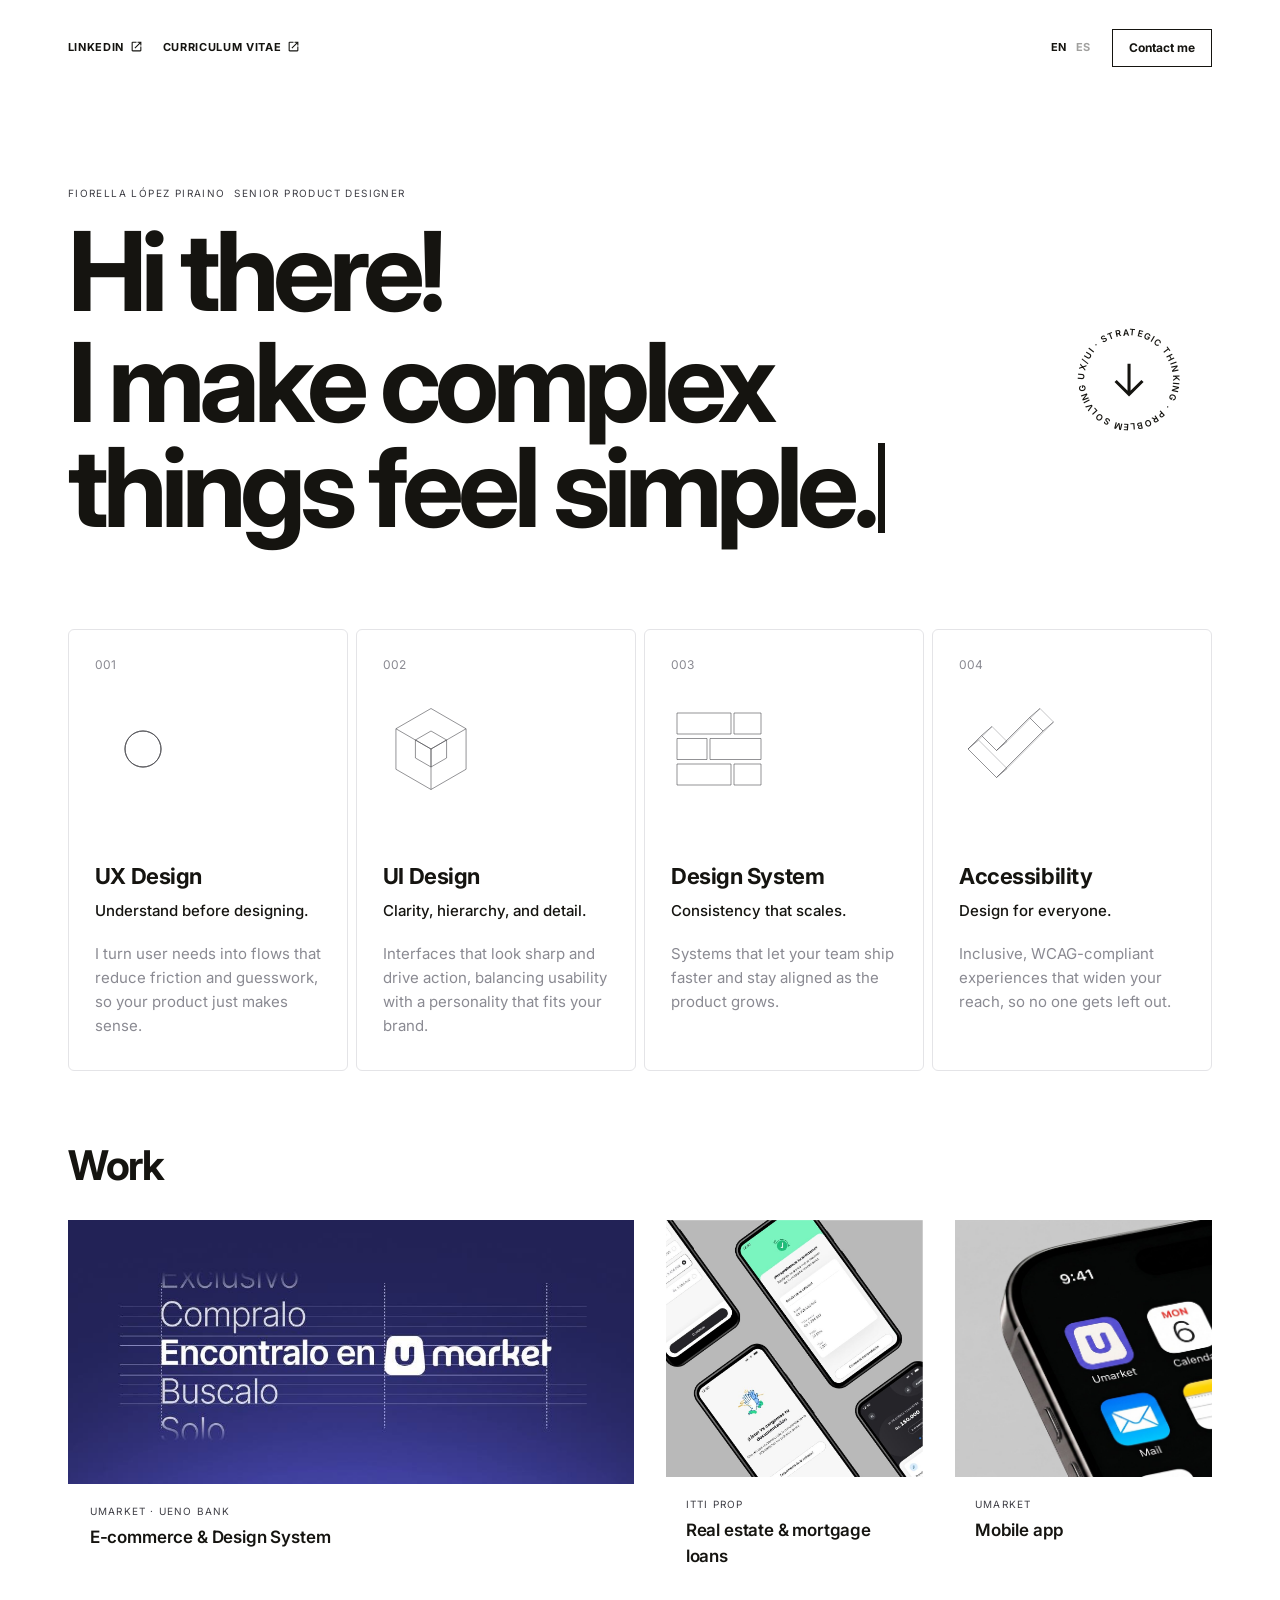
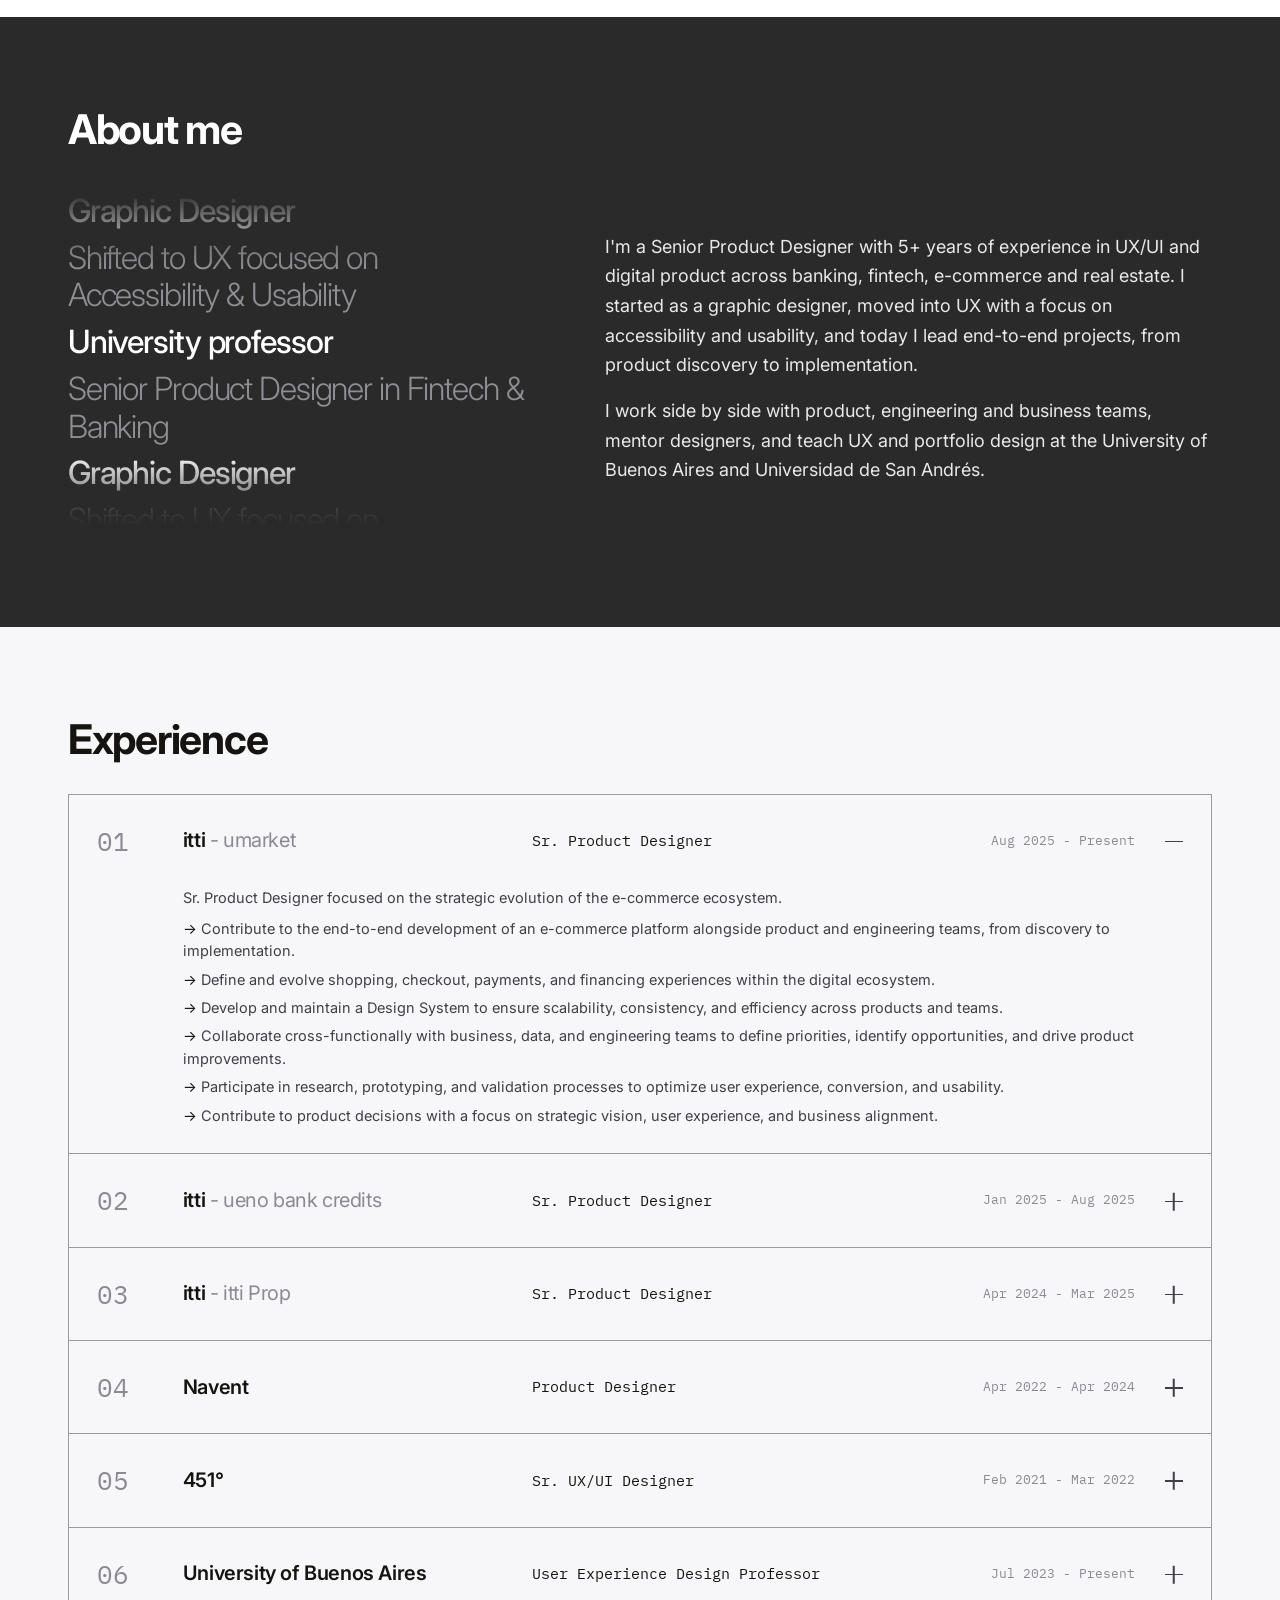
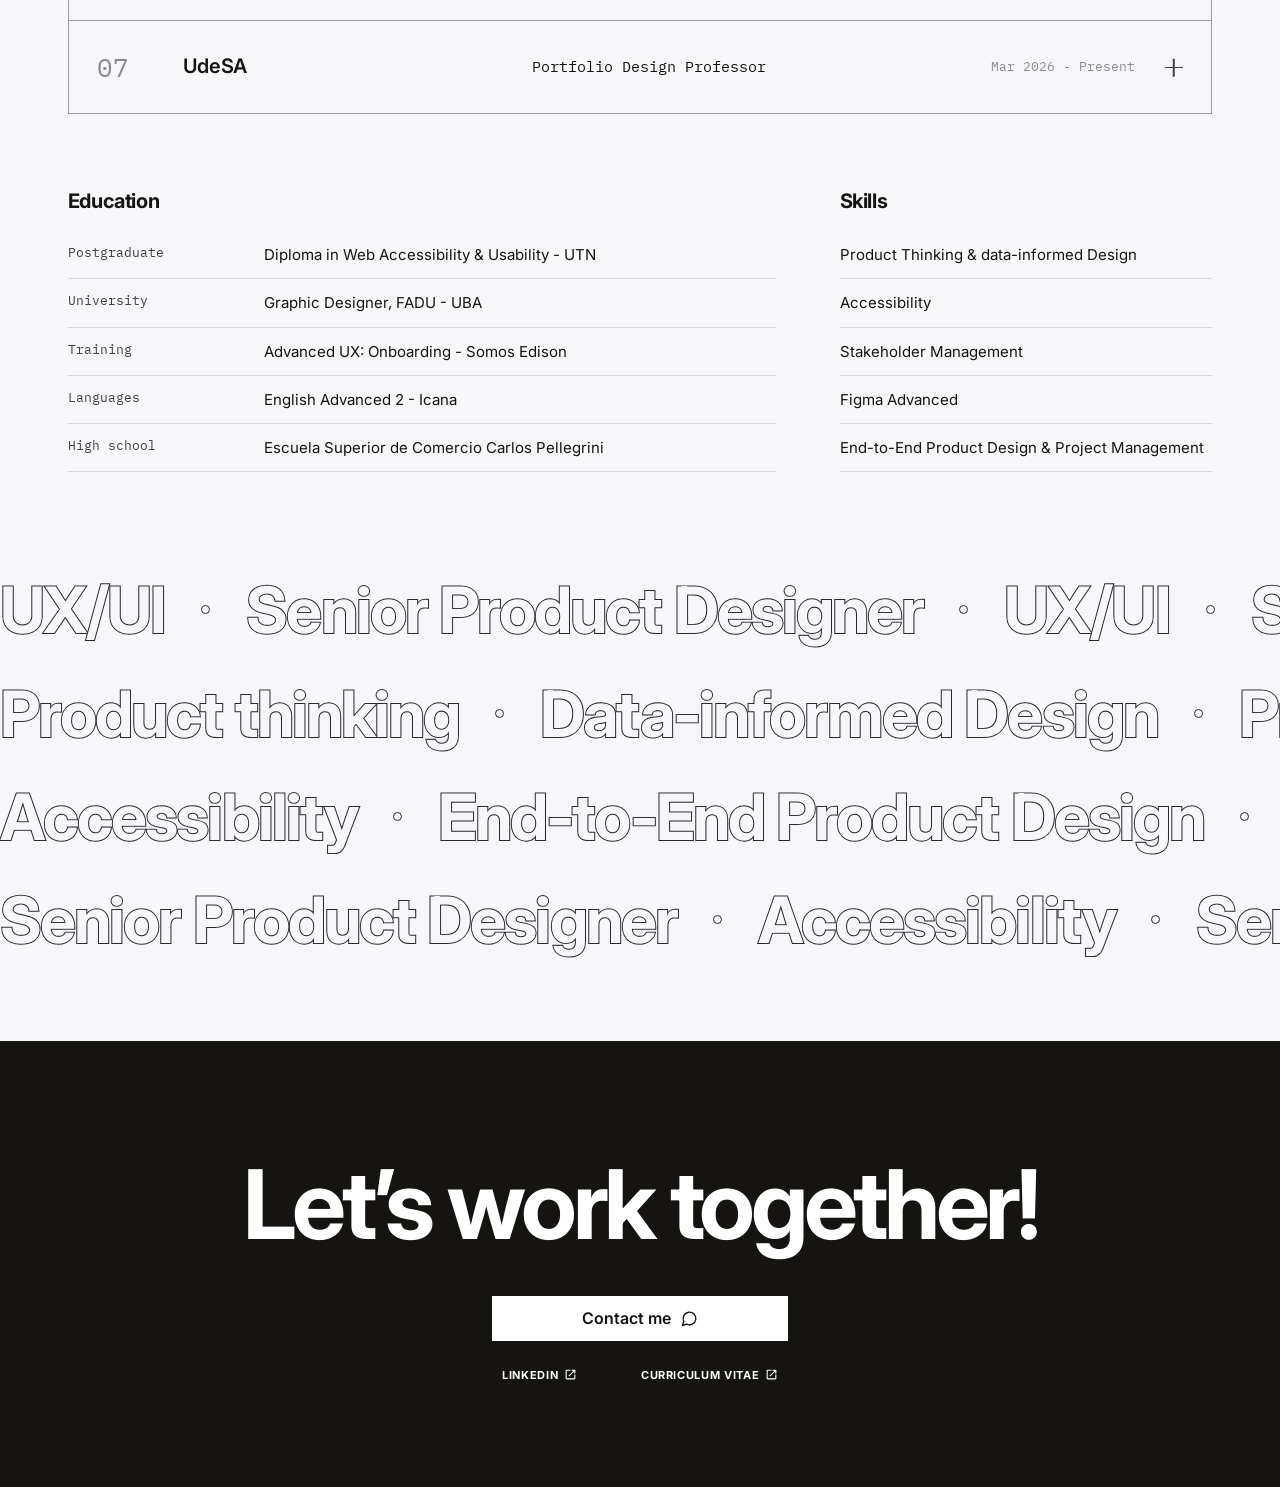
==== index.html @ e880e8de "Add files via upload" ====
<!DOCTYPE html>
<html lang="en">
<head>
  <meta charset="utf-8">
  <meta name="viewport" content="width=device-width, initial-scale=1">
  <title>Fiorella López Piraino · Senior Product Designer</title>
  <meta name="description" content="Senior Product Designer in fintech, banking and e-commerce. I make complex things feel simple.">
  <link rel="preconnect" href="https://fonts.googleapis.com">
  <link rel="preconnect" href="https://fonts.gstatic.com" crossorigin>
  <link href="https://fonts.googleapis.com/css2?family=Inter:wght@300;400;500;600;700;800&family=IBM+Plex+Mono:wght@400;500&display=swap" rel="stylesheet">
  <link rel="stylesheet" href="styles.css">
  <!-- Apply the saved language before the page paints -->
  <script>try { var l = localStorage.getItem('lang'); if (l === 'es' || l === 'en') document.documentElement.lang = l; } catch (e) {}</script>
</head>
<body>
  <!--
    HOW TEXTS WORK
    Every text exists twice: data-lang="en" (English) and data-lang="es" (Spanish).
    The EN / ES buttons show one and hide the other. To edit a text, change both versions.
  -->

  <!-- ===== Floating contact button (appears after scrolling) ===== -->
  <a class="float-contact" href="mailto:fiorelopezp@hotmail.com"><span data-lang="en">Contact me</span><span data-lang="es">Contactame</span></a>

  <!-- ===== Header: hides when you scroll down, comes back when you scroll up ===== -->
  <header class="site-header" id="top">
    <nav class="wrap nav">
      <div class="nav-links">
        <a href="https://linkedin.com/in/fiorelopez" target="_blank" rel="noopener">LinkedIn <svg class="i-ext" viewBox="0 0 24 24" aria-hidden="true"><path d="M5 21q-.825 0-1.413-.588T3 19V5q0-.825.588-1.413T5 3h7v2H5v14h14v-7h2v7q0 .825-.588 1.413T19 21H5Zm4.7-5.3-1.4-1.4L17.6 5H14V3h7v7h-2V6.4l-9.3 9.3Z"/></svg></a>
        <a href="#" target="_blank" rel="noopener"><span data-lang="en">Curriculum vitae</span><span data-lang="es">Currículum</span> <svg class="i-ext" viewBox="0 0 24 24" aria-hidden="true"><path d="M5 21q-.825 0-1.413-.588T3 19V5q0-.825.588-1.413T5 3h7v2H5v14h14v-7h2v7q0 .825-.588 1.413T19 21H5Zm4.7-5.3-1.4-1.4L17.6 5H14V3h7v7h-2V6.4l-9.3 9.3Z"/></svg></a>
      </div>
      <div class="nav-right">
        <div class="lang" role="group" aria-label="Language / Idioma">
          <button type="button" data-set-lang="en">EN</button>
          <button type="button" data-set-lang="es">ES</button>
        </div>
        <a class="btn-outline" href="mailto:fiorelopezp@hotmail.com"><span data-lang="en">Contact me</span><span data-lang="es">Contactame</span></a>
      </div>
    </nav>
  </header>

  <main>
    <!-- ===== Hero ===== -->
    <section class="hero wrap">
      <p class="eyebrow reveal">Fiorella López Piraino &nbsp;Senior Product Designer</p>
      <div class="hero-row">
        <h1 class="hero-title">
          <span class="line"><span>Hi there!</span></span>
          <!-- Typing effect: the phrases are in script.js -->
          <span class="typed" aria-live="polite"><span class="typed-text">I make complex
things feel simple.</span><span class="caret" aria-hidden="true"></span></span>
        </h1>
        <a class="scroll-badge" href="#services" aria-label="Scroll to content">
          <svg class="ring" viewBox="0 0 120 120" aria-hidden="true">
            <defs><path id="circle" d="M60,60 m-46,0 a46,46 0 1,1 92,0 a46,46 0 1,1 -92,0"/></defs>
            <text><textPath href="#circle">UX/UI · STRATEGIC THINKING · PROBLEM SOLVING · WIREFRAMING · </textPath></text>
          </svg>
          <svg class="arrow" viewBox="0 0 24 24" aria-hidden="true"><path d="M12 4v16M5 13l7 7 7-7"/></svg>
        </a>
      </div>
    </section>

    <!-- ===== Services ===== -->
    <section class="services wrap" id="services">
      <article class="service reveal">
        <span class="num">001</span>
        <svg class="icon icon-ux" viewBox="0 0 64 64" aria-hidden="true"><circle class="c c1" cx="32" cy="32" r="12"/><circle class="c c2" cx="32" cy="32" r="12"/><circle class="c c3" cx="32" cy="32" r="12"/></svg>
        <h3><span data-lang="en">UX Design</span><span data-lang="es">Diseño UX</span></h3>
        <p class="lead"><span data-lang="en">Understand before designing.</span><span data-lang="es">Entender antes de diseñar.</span></p>
        <p class="desc"><span data-lang="en">I turn user needs into flows that reduce friction and guesswork, so your product just makes sense.</span><span data-lang="es">Convierto las necesidades de las personas en flujos que reducen la fricción y las dudas, para que tu producto simplemente se entienda.</span></p>
      </article>
      <article class="service reveal">
        <span class="num">002</span>
        <svg class="icon icon-ui" viewBox="0 0 64 64" aria-hidden="true"><g class="outer"><path d="M32.00 5.00 L55.38 18.50 L55.38 45.50 L32.00 59.00 L8.62 45.50 L8.62 18.50Z M32 32 L55.38 18.50 M32 32 L32.00 59.00 M32 32 L8.62 18.50"/></g><g class="inner"><path d="M32.00 20.00 L42.39 26.00 L42.39 38.00 L32.00 44.00 L21.61 38.00 L21.61 26.00Z M32 32 L42.39 26.00 M32 32 L32.00 44.00 M32 32 L21.61 26.00"/></g></svg>
        <h3><span data-lang="en">UI Design</span><span data-lang="es">Diseño UI</span></h3>
        <p class="lead"><span data-lang="en">Clarity, hierarchy, and detail.</span><span data-lang="es">Claridad, jerarquía y detalle.</span></p>
        <p class="desc"><span data-lang="en">Interfaces that look sharp and drive action, balancing usability with a personality that fits your brand.</span><span data-lang="es">Interfaces prolijas que invitan a la acción, equilibrando usabilidad con una personalidad acorde a tu marca.</span></p>
      </article>
      <article class="service reveal">
        <span class="num">003</span>
        <svg class="icon icon-ds" viewBox="0 0 64 64" aria-hidden="true"><rect class="b a1" x="4" y="8" width="36" height="14"/><rect class="b a2" x="42" y="8" width="18" height="14"/><rect class="b b1" x="4" y="25" width="20" height="14"/><rect class="b b2" x="26" y="25" width="34" height="14"/><rect class="b c1" x="4" y="42" width="36" height="14"/><rect class="b c2" x="42" y="42" width="18" height="14"/></svg>
        <h3>Design System</h3>
        <p class="lead"><span data-lang="en">Consistency that scales.</span><span data-lang="es">Consistencia que escala.</span></p>
        <p class="desc"><span data-lang="en">Systems that let your team ship faster and stay aligned as the product grows.</span><span data-lang="es">Sistemas que le permiten a tu equipo lanzar más rápido y mantenerse alineado a medida que el producto crece.</span></p>
      </article>
      <article class="service reveal">
        <span class="num">004</span>
        <svg class="icon icon-a11y" viewBox="0 0 64 64" aria-hidden="true"><g class="check"><path class="back" d="M13 26 L22 17 L32 27 L54 5 L63 14 L32 45Z"/><path d="M6 32 L13 26 M15 23 L22 17 M25 33 L32 27 M47 11 L54 5 M56 20 L63 14 M25 51 L32 45"/><path class="front" d="M6 32 L15 23 L25 33 L47 11 L56 20 L25 51Z"/></g></svg>
        <h3><span data-lang="en">Accessibility</span><span data-lang="es">Accesibilidad</span></h3>
        <p class="lead"><span data-lang="en">Design for everyone.</span><span data-lang="es">Diseño para todas las personas.</span></p>
        <p class="desc"><span data-lang="en">Inclusive, WCAG-compliant experiences that widen your reach, so no one gets left out.</span><span data-lang="es">Experiencias inclusivas, alineadas a WCAG, que amplían tu alcance para que nadie quede afuera.</span></p>
      </article>
    </section>

    <!-- ===== Work ===== -->
    <section class="work wrap" id="work">
      <h2 class="section-title reveal"><span data-lang="en">Work</span><span data-lang="es">Proyectos</span></h2>
      <div class="work-grid">
        <a class="project project--wide reveal" href="#" data-cursor-en="View case" data-cursor-es="Ver caso">
          <div class="project-media"><img src="assets/work-umarket.jpg" alt="umarket brand visual: Encontralo en umarket" width="908" height="510"></div>
          <p class="project-client">umarket · ueno bank</p>
          <h3 class="project-title"><span data-lang="en">E-commerce &amp; Design System</span><span data-lang="es">E-commerce y Design System</span></h3>
        </a>
        <a class="project reveal" href="#" data-cursor-en="View case" data-cursor-es="Ver caso">
          <div class="project-media"><img src="assets/work-itti-prop.jpg" alt="Four phones showing itti Prop loan pre-approval screens" width="913" height="912"></div>
          <p class="project-client">itti Prop</p>
          <h3 class="project-title"><span data-lang="en">Real estate &amp; mortgage loans</span><span data-lang="es">Real estate y créditos hipotecarios</span></h3>
        </a>
        <a class="project reveal" href="#" data-cursor-en="View case" data-cursor-es="Ver caso">
          <div class="project-media"><img src="assets/work-umarket-app.jpg" alt="Phone home screen with the umarket app icon" width="1600" height="1067"></div>
          <p class="project-client">umarket</p>
          <h3 class="project-title"><span data-lang="en">Mobile app</span><span data-lang="es">App mobile</span></h3>
        </a>
      </div>
    </section>

    <!-- ===== About ===== -->
    <section class="about" id="about">
      <div class="wrap about-grid">
        <h2 class="section-title reveal"><span data-lang="en">About me</span><span data-lang="es">Sobre mí</span></h2>

        <!-- Moving list: the visible track is duplicated so the loop is seamless -->
        <div class="reel reveal">
          <ul class="sr-only" data-lang="en">
            <li>Graphic Designer</li><li>Shifted to UX focused on Accessibility &amp; Usability</li><li>University professor</li><li>Senior Product Designer in Fintech &amp; Banking</li>
          </ul>
          <ul class="sr-only" data-lang="es">
            <li>Diseñadora gráfica</li><li>Especialización en UX</li><li>Accesibilidad y Usabilidad</li><li>Docente universitaria</li><li>Senior Product Designer</li><li>Fintech &amp; Banking</li>
          </ul>
          <ul class="reel-track" aria-hidden="true" data-lang="en">
            <li>Graphic Designer</li><li>Shifted to UX focused on Accessibility &amp; Usability</li><li>University professor</li><li>Senior Product Designer in Fintech &amp; Banking</li>
            <li>Graphic Designer</li><li>Shifted to UX focused on Accessibility &amp; Usability</li><li>University professor</li><li>Senior Product Designer in Fintech &amp; Banking</li>
          </ul>
          <ul class="reel-track" aria-hidden="true" data-lang="es">
            <li>Diseñadora gráfica</li><li>Especialización en UX</li><li>Accesibilidad y Usabilidad</li><li>Docente universitaria</li><li>Senior Product Designer</li><li>Fintech &amp; Banking</li>
            <li>Diseñadora gráfica</li><li>Especialización en UX</li><li>Accesibilidad y Usabilidad</li><li>Docente universitaria</li><li>Senior Product Designer</li><li>Fintech &amp; Banking</li>
          </ul>
        </div>

        <div class="about-text reveal">
          <div data-lang="en">
            <p>I'm a Senior Product Designer with 5+ years of experience in UX/UI and digital product across banking, fintech, e-commerce and real estate. I started as a graphic designer, moved into UX with a focus on accessibility and usability, and today I lead end-to-end projects, from product discovery to implementation.</p>
            <p>I work side by side with product, engineering and business teams, mentor designers, and teach UX and portfolio design at the University of Buenos Aires and Universidad de San Andrés.</p>
          </div>
          <div data-lang="es">
            <p>Soy Senior Product Designer con más de 5 años de experiencia en UX/UI y producto digital en banca, fintech, e-commerce y real estate. Empecé como diseñadora gráfica, me pasé a UX con foco en accesibilidad y usabilidad, y hoy lidero proyectos end-to-end, de product discovery a implementación.</p>
            <p>Trabajo codo a codo con equipos de producto, ingeniería y negocio, mentoreo diseñadores y doy clases de UX y de diseño de portfolio en la Universidad de Buenos Aires y la Universidad de San Andrés.</p>
          </div>
        </div>
      </div>
    </section>

    <!-- ===== Experience ===== -->
    <section class="experience" id="experience">
      <div class="wrap">
        <h2 class="section-title reveal"><span data-lang="en">Experience</span><span data-lang="es">Experiencia</span></h2>
        <div class="accordion reveal">

          <details class="job" open>
            <summary><span class="job-num">01</span><span class="job-co"><b>itti</b> - umarket</span><span class="job-role">Sr. Product Designer</span><span class="job-date"><span data-lang="en">Aug 2025 - Present</span><span data-lang="es">Ago 2025 - Actualidad</span></span><span class="job-toggle" aria-hidden="true"></span></summary>
            <div class="job-body"><div class="job-inner">
              <div data-lang="en">
                <p>Sr. Product Designer focused on the strategic evolution of the e-commerce ecosystem.</p>
                <ul>
                  <li>Contribute to the end-to-end development of an e-commerce platform alongside product and engineering teams, from discovery to implementation.</li>
                  <li>Define and evolve shopping, checkout, payments, and financing experiences within the digital ecosystem.</li>
                  <li>Develop and maintain a Design System to ensure scalability, consistency, and efficiency across products and teams.</li>
                  <li>Collaborate cross-functionally with business, data, and engineering teams to define priorities, identify opportunities, and drive product improvements.</li>
                  <li>Participate in research, prototyping, and validation processes to optimize user experience, conversion, and usability.</li>
                  <li>Contribute to product decisions with a focus on strategic vision, user experience, and business alignment.</li>
                </ul>
              </div>
              <div data-lang="es">
                <p>Sr. Product Designer enfocada en la evolución estratégica del ecosistema de e-commerce.</p>
                <ul>
                  <li>Participo en el desarrollo end-to-end de una plataforma de e-commerce junto a los equipos de producto e ingeniería, de discovery a implementación.</li>
                  <li>Defino y evoluciono las experiencias de compra, checkout, pagos y financiación dentro del ecosistema digital.</li>
                  <li>Desarrollo y mantengo un Design System para asegurar escalabilidad, consistencia y eficiencia entre productos y equipos.</li>
                  <li>Colaboro con negocio, data e ingeniería para definir prioridades, detectar oportunidades e impulsar mejoras de producto.</li>
                  <li>Participo en procesos de research, prototipado y validación para optimizar la experiencia, la conversión y la usabilidad.</li>
                  <li>Aporto a las decisiones de producto con foco en visión estratégica, experiencia de usuario y alineación con el negocio.</li>
                </ul>
              </div>
            </div></div>
          </details>

          <details class="job">
            <summary><span class="job-num">02</span><span class="job-co"><b>itti</b> - ueno bank credits</span><span class="job-role">Sr. Product Designer</span><span class="job-date"><span data-lang="en">Jan 2025 - Aug 2025</span><span data-lang="es">Ene 2025 - Ago 2025</span></span><span class="job-toggle" aria-hidden="true"></span></summary>
            <div class="job-body"><div class="job-inner">
              <ul data-lang="en">
                <li>Designed the loans section of the app and the end-to-end application, management and payment flows.</li>
                <li>Validated solutions through user testing and supported the handoff to development.</li>
              </ul>
              <ul data-lang="es">
                <li>Diseñé la sección de préstamos de la app y los flujos end-to-end de solicitud, gestión y pago.</li>
                <li>Validé las soluciones con testeos de usuarios y acompañé el handoff a desarrollo.</li>
              </ul>
            </div></div>
          </details>

          <details class="job">
            <summary><span class="job-num">03</span><span class="job-co"><b>itti</b> - itti Prop</span><span class="job-role">Sr. Product Designer</span><span class="job-date"><span data-lang="en">Apr 2024 - Mar 2025</span><span data-lang="es">Abr 2024 - Mar 2025</span></span><span class="job-toggle" aria-hidden="true"></span></summary>
            <div class="job-body"><div class="job-inner">
              <ul data-lang="en">
                <li>Designed from scratch a platform connecting real estate listings with financial services; led strategy, research and testing.</li>
                <li>Reduced usability issues from 11 to 5 between testing rounds; in its first month, 45 loans were approved, three times the bank's monthly average.</li>
              </ul>
              <ul data-lang="es">
                <li>Diseñé desde cero una plataforma que une oferta inmobiliaria y servicios financieros; lideré estrategia, research y testeo.</li>
                <li>Reduje los problemas de usabilidad de 11 a 5 entre rondas de testeo; en su primer mes se aprobaron 45 préstamos, el triple del promedio mensual del banco.</li>
              </ul>
            </div></div>
          </details>

          <details class="job">
            <summary><span class="job-num">04</span><span class="job-co"><b>Navent</b></span><span class="job-role">Product Designer</span><span class="job-date"><span data-lang="en">Apr 2022 - Apr 2024</span><span data-lang="es">Abr 2022 - Abr 2024</span></span><span class="job-toggle" aria-hidden="true"></span></summary>
            <div class="job-body"><div class="job-inner">
              <ul data-lang="en">
                <li>Apps &amp; Seekers: UX/UI for Android, iOS and web apps of LATAM real estate portals; user research, design systems and accessibility.</li>
                <li>Financial Services: financial interfaces (rental guarantees, mortgage loans) compliant with local regulations; regional design system and usability testing.</li>
              </ul>
              <ul data-lang="es">
                <li>Apps &amp; Seekers: UX/UI de apps Android, iOS y web de portales inmobiliarios de LATAM; user research, design systems y accesibilidad.</li>
                <li>Financial Services: interfaces financieras (garantías de alquiler, créditos hipotecarios) según regulaciones locales; design system regional y usability testing.</li>
              </ul>
            </div></div>
          </details>

          <details class="job">
            <summary><span class="job-num">05</span><span class="job-co"><b>451°</b></span><span class="job-role">Sr. UX/UI Designer</span><span class="job-date"><span data-lang="en">Feb 2021 - Mar 2022</span><span data-lang="es">Feb 2021 - Mar 2022</span></span><span class="job-toggle" aria-hidden="true"></span></summary>
            <div class="job-body"><div class="job-inner">
              <ul data-lang="en"><li>UX/UI flows and prototypes for Visa International within Visa's Design System; presentations to stakeholders.</li></ul>
              <ul data-lang="es"><li>Flujos UX/UI y prototipos para Visa Internacional bajo el Design System de Visa; presentaciones a stakeholders.</li></ul>
            </div></div>
          </details>

          <details class="job">
            <summary><span class="job-num">06</span><span class="job-co"><b><span data-lang="en">University of Buenos Aires</span><span data-lang="es">Universidad de Buenos Aires</span></b></span><span class="job-role"><span data-lang="en">User Experience Design Professor</span><span data-lang="es">Docente de Diseño de Experiencia de Usuario</span></span><span class="job-date"><span data-lang="en">Jul 2023 - Present</span><span data-lang="es">Jul 2023 - Actualidad</span></span><span class="job-toggle" aria-hidden="true"></span></summary>
            <div class="job-body"><div class="job-inner">
              <ul data-lang="en"><li>Elective course for Graphic Design, Industrial Design and Image &amp; Sound: human-centered methods and research (Cátedra Valdez / UX Labs).</li></ul>
              <ul data-lang="es"><li>Materia optativa para Diseño Gráfico, Industrial e Imagen y Sonido: metodologías centradas en personas y research (Cátedra Valdez / UX Labs).</li></ul>
            </div></div>
          </details>

          <details class="job">
            <summary><span class="job-num">07</span><span class="job-co"><b>UdeSA</b></span><span class="job-role"><span data-lang="en">Portfolio Design Professor</span><span data-lang="es">Docente de Diseño de Portfolio</span></span><span class="job-date"><span data-lang="en">Mar 2026 - Present</span><span data-lang="es">Mar 2026 - Actualidad</span></span><span class="job-toggle" aria-hidden="true"></span></summary>
            <div class="job-body"><div class="job-inner">
              <ul data-lang="en"><li>Guiding advanced Design students through portfolios, case studies and defending their design decisions.</li></ul>
              <ul data-lang="es"><li>Acompaño a estudiantes avanzados de Diseño en sus portfolios, casos de estudio y la defensa de sus decisiones de diseño.</li></ul>
            </div></div>
          </details>

        </div>

        <div class="edu-skills">
          <div class="reveal">
            <h3 class="small-title"><span data-lang="en">Education</span><span data-lang="es">Educación</span></h3>
            <dl class="table" data-lang="en">
              <div><dt>Postgraduate</dt><dd>Diploma in Web Accessibility &amp; Usability - UTN</dd></div>
              <div><dt>University</dt><dd>Graphic Designer, FADU - UBA</dd></div>
              <div><dt>Training</dt><dd>Advanced UX: Onboarding - Somos Edison</dd></div>
              <div><dt>Languages</dt><dd>English Advanced 2 - Icana</dd></div>
              <div><dt>High school</dt><dd>Escuela Superior de Comercio Carlos Pellegrini</dd></div>
            </dl>
            <dl class="table" data-lang="es">
              <div><dt>Posgrado</dt><dd>Diplomatura en Accesibilidad y Usabilidad Web - UTN</dd></div>
              <div><dt>Universitario</dt><dd>Diseñadora Gráfica, FADU - UBA</dd></div>
              <div><dt>Capacitación</dt><dd>UX Avanzado: Onboarding - Somos Edison</dd></div>
              <div><dt>Idiomas</dt><dd>Inglés Advanced 2 - Icana</dd></div>
              <div><dt>Secundario</dt><dd>Escuela Superior de Comercio Carlos Pellegrini</dd></div>
            </dl>
          </div>
          <div class="reveal">
            <h3 class="small-title"><span data-lang="en">Skills</span><span data-lang="es">Habilidades</span></h3>
            <ul class="table skills" data-lang="en">
              <li>Product Thinking &amp; data-informed Design</li>
              <li>Accessibility</li>
              <li>Stakeholder Management</li>
              <li>Figma Advanced</li>
              <li>End-to-End Product Design &amp; Project Management</li>
            </ul>
            <ul class="table skills" data-lang="es">
              <li>Product thinking y diseño data-informed</li>
              <li>Accesibilidad</li>
              <li>Gestión de stakeholders</li>
              <li>Figma avanzado</li>
              <li>Diseño de producto end-to-end y gestión de proyectos</li>
            </ul>
          </div>
        </div>
      </div>

      <!-- ===== Marquee: outlined words moving sideways (same terms in both languages) ===== -->
      <div class="marquee" aria-hidden="true">
        <div class="marquee-row"><div class="marquee-track"><span>UX/UI</span><i></i><span>Senior Product Designer</span><i></i><span>UX/UI</span><i></i><span>Senior Product Designer</span><i></i></div></div>
        <div class="marquee-row reverse"><div class="marquee-track"><span>Product thinking</span><i></i><span>Data-informed Design</span><i></i><span>Product thinking</span><i></i><span>Data-informed Design</span><i></i></div></div>
        <div class="marquee-row"><div class="marquee-track"><span>Accessibility</span><i></i><span>End-to-End Product Design</span><i></i><span>Accessibility</span><i></i><span>End-to-End Product Design</span><i></i></div></div>
        <div class="marquee-row reverse"><div class="marquee-track"><span>Senior Product Designer</span><i></i><span>Accessibility</span><i></i><span>Senior Product Designer</span><i></i><span>Accessibility</span><i></i></div></div>
      </div>
    </section>
  </main>

  <!-- ===== Footer ===== -->
  <footer class="footer" id="contact">
    <div class="wrap">
      <h2 class="reveal">Let’s work together!</h2>
      <a class="btn-white reveal" href="mailto:fiorelopezp@hotmail.com"><span data-lang="en">Contact me</span><span data-lang="es">Contactame</span> <svg class="i-chat" viewBox="0 0 24 24" aria-hidden="true"><path d="M7.9 20A9 9 0 1 0 4 16.1L2 22Z"/></svg></a>
      <div class="footer-links">
        <a href="https://linkedin.com/in/fiorelopez" target="_blank" rel="noopener">LinkedIn <svg class="i-ext" viewBox="0 0 24 24" aria-hidden="true"><path d="M5 21q-.825 0-1.413-.588T3 19V5q0-.825.588-1.413T5 3h7v2H5v14h14v-7h2v7q0 .825-.588 1.413T19 21H5Zm4.7-5.3-1.4-1.4L17.6 5H14V3h7v7h-2V6.4l-9.3 9.3Z"/></svg></a>
        <a href="#" target="_blank" rel="noopener"><span data-lang="en">Curriculum vitae</span><span data-lang="es">Currículum</span> <svg class="i-ext" viewBox="0 0 24 24" aria-hidden="true"><path d="M5 21q-.825 0-1.413-.588T3 19V5q0-.825.588-1.413T5 3h7v2H5v14h14v-7h2v7q0 .825-.588 1.413T19 21H5Zm4.7-5.3-1.4-1.4L17.6 5H14V3h7v7h-2V6.4l-9.3 9.3Z"/></svg></a>
      </div>
    </div>
  </footer>

  <!-- Custom cursor shown over project cards -->
  <div class="cursor" aria-hidden="true"><span></span></div>

  <script src="script.js"></script>
</body>
</html>
---- styles.css ----
/* =========================================================
   Fiorella López Piraino · Portfolio
   Colors, fonts and sizes live here as variables:
   change a value once and it updates the whole site.
   ========================================================= */
:root {
  --ink: #151410;          /* main text, dark footer */
  --ink-2: #3F3F46;        /* secondary text */
  --muted: #8A8A92;        /* small labels, descriptions */
  --line: #E4E4E7;         /* borders */
  --line-strong: #9A9AA0;  /* experience list borders */
  --paper: #FFFFFF;        /* page background */
  --soft: #F7F7F9;         /* experience section background */
  --about: #2A2A2A;        /* about section background */
  --sans: "Inter", -apple-system, "Segoe UI", Helvetica, Arial, sans-serif;
  --mono: "IBM Plex Mono", ui-monospace, "SFMono-Regular", Menlo, monospace;
  --ease: cubic-bezier(.2, .7, .2, 1);
  color-scheme: light;
}

* { box-sizing: border-box; }
html { scroll-behavior: smooth; }
body { margin: 0; background: var(--paper); color: var(--ink); font-family: var(--sans); font-size: 16px; line-height: 1.55; -webkit-font-smoothing: antialiased; }
img { max-width: 100%; display: block; }
/* Language: show only the texts of the active language */
html[lang="en"] [data-lang="es"], html[lang="es"] [data-lang="en"] { display: none !important; }
.sr-only { position: absolute; width: 1px; height: 1px; padding: 0; margin: -1px; overflow: hidden; clip: rect(0 0 0 0); white-space: nowrap; border: 0; }
a { color: inherit; text-decoration: none; }
a:focus-visible, summary:focus-visible { outline: 2px solid var(--ink); outline-offset: 3px; }
h1, h2, h3, p { margin: 0; }
.wrap { max-width: 1512px; margin: 0 auto; padding: 0 clamp(16px, 5.3vw, 80px); }
.section-title { font-size: clamp(32px, 3.2vw, 48px); font-weight: 700; letter-spacing: -0.03em; line-height: 1.1; }

/* ---------- Header ---------- */
.site-header { position: sticky; top: 0; z-index: 50; background: rgba(255,255,255,.92); backdrop-filter: blur(8px); transition: transform .45s var(--ease); }
.site-header.is-hidden { transform: translateY(-100%); }
.nav { display: flex; justify-content: space-between; align-items: center; height: 96px; }
.nav-links, .nav-right { display: flex; gap: 20px; align-items: center; }
.nav a, .lang { font-size: 11px; font-weight: 700; letter-spacing: .06em; text-transform: uppercase; }
.lang { display: flex; gap: 6px; }
.lang button { background: none; border: 0; padding: 4px 2px; font: inherit; color: var(--ink); opacity: .4; cursor: pointer; transition: opacity .2s; }
.lang button:hover { opacity: .75; }
.lang button[aria-pressed="true"] { opacity: 1; }
.i-ext { width: 13px; height: 13px; fill: currentColor; vertical-align: -2px; margin-left: 2px; }
.i-chat { width: 17px; height: 17px; fill: none; stroke: currentColor; stroke-width: 2; stroke-linejoin: round; vertical-align: -3px; margin-left: 6px; }
.btn-outline { border: 1.5px solid var(--ink); padding: 9px 16px; font-size: 12px !important; letter-spacing: 0 !important; text-transform: none !important; transition: background .25s, color .25s; }
.btn-outline:hover { background: var(--ink); color: #fff; }

/* Floating contact button: hidden at the top, slides in after scrolling */
.float-contact { position: fixed; top: 0; right: clamp(16px, 8.5vw, 130px); z-index: 60; background: var(--ink); color: #fff; font-size: 12px; font-weight: 600; padding: 10px 18px; transform: translateY(-110%); transition: transform .45s var(--ease); }
.float-contact.is-visible { transform: translateY(0); }

/* ---------- Hero ---------- */
.hero { padding-top: clamp(56px, 7vw, 110px); padding-bottom: clamp(56px, 7vw, 110px); }
.eyebrow { font-size: 10px; letter-spacing: .14em; text-transform: uppercase; color: var(--ink-2); margin-bottom: 18px; }
.hero-row { display: flex; justify-content: space-between; align-items: center; gap: 32px; }
.hero-title { font-size: clamp(52px, 8.6vw, 132px); font-weight: 700; letter-spacing: -0.055em; line-height: .95; }
.hero-title .line { display: block; overflow: hidden; padding-bottom: .06em; }
.typed { display: block; white-space: pre-line; min-height: 1.9em; }
.caret { display: inline-block; width: .06em; height: .82em; margin-left: .04em; background: var(--ink); vertical-align: -0.06em; animation: blink 1s steps(1) infinite; }
@keyframes blink { 50% { opacity: 0; } }
.hero-title .line > span { display: inline-block; transform: translateY(105%); animation: rise .9s var(--ease) forwards; }
.hero-title .line:nth-child(2) > span { animation-delay: .12s; }
.hero-title .line:nth-child(3) > span { animation-delay: .24s; }
@keyframes rise { to { transform: translateY(0); } }

.scroll-badge { position: relative; width: clamp(96px, 9vw, 136px); aspect-ratio: 1; flex: none; margin-right: 2vw; }
.scroll-badge .ring { position: absolute; inset: 0; animation: spin 20s linear infinite; }
.scroll-badge .ring text { font-family: var(--sans); font-size: 9.2px; font-weight: 600; letter-spacing: .14em; fill: var(--ink); }
.scroll-badge .arrow { position: absolute; inset: 30%; fill: none; stroke: var(--ink); stroke-width: 1.6; transition: transform .35s var(--ease); }
.scroll-badge:hover .arrow { transform: translateY(6px); }
@keyframes spin { to { transform: rotate(360deg); } }

/* ---------- Services ---------- */
.services { display: grid; grid-template-columns: repeat(4, 1fr); gap: 8px; padding-bottom: 72px; }
.service { border: 1px solid var(--line); border-radius: 6px; padding: 26px 26px 32px; display: grid; align-content: start; gap: 6px; background: var(--paper); transition: transform .35s var(--ease), box-shadow .35s; }
.service:hover { transform: translateY(-4px); box-shadow: 0 10px 30px rgba(21,20,16,.07); }
.service .num { font-size: 12px; color: var(--muted); }
.service .icon { width: 96px; height: 96px; margin: 20px 0 56px; fill: none; stroke: #4A4A50; stroke-width: .6; overflow: visible; }
.service .icon * { transform-box: fill-box; transform-origin: center; vector-effect: non-scaling-stroke; }

/* Animated icons (loop). Very thin dark-grey lines; non-scaling-stroke keeps them thin at any size. */
/* 001 UX: three rings breathe at different rhythms, split apart and merge into one */
.icon-ux .c { animation: 4.8s cubic-bezier(.65,0,.35,1) infinite; }
.icon-ux .c1 { animation-name: ux1; } .icon-ux .c2 { animation-name: ux2; } .icon-ux .c3 { animation-name: ux3; }
@keyframes ux1 { 0%, 100% { transform: scale(2.5); } 25% { transform: scale(1.35); } 50% { transform: scale(.75); } 72% { transform: scale(1.05); } }
@keyframes ux2 { 0%, 100% { transform: scale(1.85); } 25% { transform: scale(1.1); } 50% { transform: scale(.55); } 72% { transform: scale(1.05); } }
@keyframes ux3 { 0%, 100% { transform: scale(1.15); } 25% { transform: scale(.7); } 50% { transform: scale(.32); } 72% { transform: scale(1.05); } }

/* 002 UI: a cube inside a cube, turning at different times */
.icon-ui .outer { animation: ui-out 6s cubic-bezier(.7,0,.3,1) infinite; }
.icon-ui .inner { animation: ui-in 6s cubic-bezier(.7,0,.3,1) infinite; }
@keyframes ui-out { 0%, 12% { transform: rotate(0) scale(1); } 38%, 50% { transform: rotate(60deg) scale(.92); } 76%, 88% { transform: rotate(120deg) scale(1); } 100% { transform: rotate(120deg) scale(1); } }
@keyframes ui-in { 0%, 20% { transform: rotate(0) scale(1); } 45%, 55% { transform: rotate(-120deg) scale(1.45); } 80%, 100% { transform: rotate(-240deg) scale(1); } }

/* 003 Design System: blocks swap places */
.icon-ds .b { animation: 5s var(--ease) infinite; }
.icon-ds .a1 { animation-name: ds-a1; } .icon-ds .a2 { animation-name: ds-a2; }
.icon-ds .b1 { animation-name: ds-b1; animation-delay: .25s; } .icon-ds .b2 { animation-name: ds-b2; animation-delay: .25s; }
.icon-ds .c1 { animation-name: ds-a1; animation-delay: .5s; } .icon-ds .c2 { animation-name: ds-a2; animation-delay: .5s; }
@keyframes ds-a1 { 0%, 15% { transform: translateX(0); } 35%, 65% { transform: translateX(20px); } 85%, 100% { transform: translateX(0); } }
@keyframes ds-a2 { 0%, 15% { transform: translateX(0); } 35%, 65% { transform: translateX(-38px); } 85%, 100% { transform: translateX(0); } }
@keyframes ds-b1 { 0%, 15% { transform: translateX(0); } 35%, 65% { transform: translateX(36px); } 85%, 100% { transform: translateX(0); } }
@keyframes ds-b2 { 0%, 15% { transform: translateX(0); } 35%, 65% { transform: translateX(-22px); } 85%, 100% { transform: translateX(0); } }

/* 004 Accessibility: a 3D check mark turning on its axis */
.icon-a11y { animation: a11y 5s cubic-bezier(.65,0,.35,1) infinite; }
.icon-a11y .back { stroke-opacity: .55; }
@keyframes a11y {
  0%, 100% { transform: perspective(260px) rotateY(-28deg) rotateX(8deg) rotateZ(-6deg); }
  50% { transform: perspective(260px) rotateY(32deg) rotateX(-6deg) rotateZ(6deg); }
}
.service h3 { font-size: 22px; font-weight: 700; letter-spacing: -0.02em; }
.service .lead { font-size: 15px; font-weight: 500; margin-bottom: 14px; }
.service .desc { font-size: 15px; color: var(--muted); line-height: 1.6; }

/* ---------- Work ---------- */
.work { padding-bottom: 48px; }
.work .section-title { margin-bottom: 32px; }
.work-grid { display: grid; grid-template-columns: 2.2fr 1fr 1fr; gap: 32px; align-items: start; }
.project { display: grid; gap: 4px; cursor: none; }
.project-media { overflow: hidden; aspect-ratio: 1 / 1; background: #eee; margin-bottom: 16px; }
.project--wide .project-media { aspect-ratio: 675 / 315; }
.project-media img { width: 100%; height: 100%; object-fit: cover; transition: transform .9s var(--ease); }
.project:hover .project-media img { transform: scale(1.06); }
.project-client { font-size: 10px; letter-spacing: .12em; text-transform: uppercase; color: var(--ink-2); padding: 0 20px; }
.project-title { font-size: 17px; font-weight: 600; letter-spacing: -0.01em; padding: 0 20px; }
.project--wide .project-title, .project--wide .project-client { padding: 0 22px; }

/* Custom cursor ("View case") over projects */
.cursor { position: fixed; left: 0; top: 0; z-index: 100; pointer-events: none; width: 104px; height: 104px; margin: -52px 0 0 -52px; border-radius: 50%; background: var(--ink); color: #fff; display: grid; place-items: center; font-size: 12px; font-weight: 600; transform: scale(0); transition: transform .3s var(--ease); }
.cursor.is-active { transform: scale(1); }

/* ---------- About ---------- */
.about { background: var(--about); color: #fff; padding: clamp(64px, 7vw, 96px) 0 clamp(72px, 8vw, 112px); }
.about-grid { display: grid; grid-template-columns: 1.3fr 1.7fr; gap: 40px 72px; }
.about .section-title { grid-column: 1 / -1; }
.reel { position: relative; height: clamp(260px, 26vw, 380px); overflow: hidden;
  -webkit-mask-image: linear-gradient(transparent, #000 22%, #000 78%, transparent); mask-image: linear-gradient(transparent, #000 22%, #000 78%, transparent); }
.reel-track { list-style: none; margin: 0; padding: 0; animation: reel 18s linear infinite; }
.reel-track li { font-size: clamp(24px, 2.5vw, 38px); font-weight: 300; letter-spacing: -0.035em; line-height: 1.18; padding-bottom: .28em; color: #8E8E93; }
.reel-track li:nth-child(odd) { color: #fff; font-weight: 500; }
.reel:hover .reel-track { animation-play-state: paused; }
@keyframes reel { to { transform: translateY(-50%); } }
.about-text { align-self: center; }
.about-text > div { display: grid; gap: 16px; }
.about-text { display: grid; gap: 16px; font-size: 18px; line-height: 1.65; color: #E9E9EC; max-width: 62ch; }

/* ---------- Experience ---------- */
.experience { background: var(--soft); padding-top: clamp(64px, 7vw, 96px); overflow: hidden; }
.experience .section-title { margin-bottom: 32px; }
.accordion { border: 1px solid var(--line-strong); }
.job + .job { border-top: 1px solid var(--line-strong); }
.job summary { position: relative; isolation: isolate; overflow: hidden; list-style: none; display: grid; grid-template-columns: 70px 1.25fr 1.2fr 1fr 32px; align-items: center; gap: 16px; padding: 26px 28px; cursor: pointer; }
.job summary::-webkit-details-marker { display: none; }
.job-num { font-family: var(--mono); font-size: 26px; color: var(--muted); }
.job-co { font-size: 20px; color: var(--muted); letter-spacing: -0.02em; }
.job-co b { color: var(--ink); font-weight: 600; }
.job-role { font-family: var(--mono); font-size: 15px; }
.job-date { font-family: var(--mono); font-size: 13px; color: var(--muted); text-align: right; }
.job-toggle { width: 18px; height: 18px; justify-self: end; position: relative; }
.job-toggle::before, .job-toggle::after { content: ""; position: absolute; left: 0; right: 0; top: 50%; height: 1.5px; background: var(--ink-2); transition: transform .35s var(--ease); }
.job-toggle::after { transform: rotate(90deg); }
.job[open] .job-toggle::after { transform: rotate(0); }
.job summary::before { content: ""; position: absolute; inset: 0; z-index: -1; background: var(--ink); transform: scaleY(0); transform-origin: bottom; transition: transform .5s var(--ease); }
.job summary > * { transition: color .3s; }
.job summary:hover::before, .job summary:focus-visible::before { transform: scaleY(1); }
.job summary:hover > *, .job summary:hover .job-co b,
.job summary:focus-visible > *, .job summary:focus-visible .job-co b { color: #fff; }
.job summary:hover .job-toggle::before, .job summary:hover .job-toggle::after,
.job summary:focus-visible .job-toggle::before, .job summary:focus-visible .job-toggle::after { background: #fff; }
.job-toggle::before, .job-toggle::after { transition: transform .35s var(--ease), background .3s; }
.job-body { display: grid; grid-template-rows: 0fr; transition: grid-template-rows .45s var(--ease); }
.job[open] .job-body { grid-template-rows: 1fr; }
.job-inner { overflow: hidden; padding: 0 28px 0 114px; }
.job[open] .job-inner { padding-bottom: 26px; }
.job-inner p, .job-inner li { font-size: 14.5px; color: var(--ink-2); }
.job-inner ul { list-style: none; padding: 0; margin: 8px 0 0; display: grid; gap: 6px; }
.job-inner li::before { content: "→ "; color: var(--ink); }

.edu-skills { display: grid; grid-template-columns: 1.9fr 1fr; gap: 64px; padding: 72px 0 40px; }
.small-title { font-size: 20px; font-weight: 700; letter-spacing: -0.02em; margin-bottom: 14px; }
.table { margin: 0; padding: 0; list-style: none; }
.table > div, .table > li { border-bottom: 1px solid #D8D8DC; padding: 12px 0; font-size: 15px; }
.table > div { display: grid; grid-template-columns: 180px 1fr; gap: 16px; }
.table dt { font-family: var(--mono); font-size: 13px; color: var(--ink-2); }
.table dd { margin: 0; }

/* Marquee: outlined text, rows move in opposite directions */
.marquee { padding: 48px 0 72px; display: grid; gap: 4px; }
.marquee-row { overflow: hidden; white-space: nowrap; }
.marquee-track { display: inline-flex; align-items: center; gap: 36px; padding-right: 36px; animation: marquee 40s linear infinite; }
.marquee-row.reverse .marquee-track { animation-direction: reverse; animation-duration: 46s; }
.marquee-track span { font-size: clamp(40px, 5vw, 76px); font-weight: 700; letter-spacing: -0.03em; color: var(--soft); -webkit-text-stroke: 2px #2A2A2E; paint-order: stroke fill; transition: color .3s; }
.marquee-track span:hover { color: var(--ink); }
.marquee-track i { width: 9px; height: 9px; border-radius: 50%; border: 1px solid #2A2A2E; flex: none; }
@keyframes marquee { to { transform: translateX(-50%); } }

/* ---------- Footer ---------- */
.footer { background: var(--ink); color: #fff; text-align: center; padding: clamp(80px, 9vw, 130px) 0 clamp(72px, 8vw, 120px); }
.footer h2 { font-size: clamp(48px, 7.5vw, 110px); font-weight: 700; letter-spacing: -0.045em; line-height: 1; }
.btn-white { display: inline-block; background: #fff; color: var(--ink); font-weight: 600; font-size: 16px; padding: 10px clamp(40px, 7vw, 108px); margin-top: 44px; transition: transform .3s var(--ease), background .3s; }
.btn-white:hover { transform: translateY(-3px); background: #EDEDED; }
.footer-links { display: flex; gap: 64px; justify-content: center; margin-top: 26px; font-size: 11px; font-weight: 700; letter-spacing: .06em; text-transform: uppercase; }

/* ---------- Reveal on scroll ---------- */
.reveal { opacity: 0; transform: translateY(28px); transition: opacity .9s var(--ease), transform .9s var(--ease); }
.reveal.is-in { opacity: 1; transform: none; }
.no-js .reveal { opacity: 1; transform: none; }

/* ---------- Responsive ---------- */
@media (max-width: 1100px) {
  .services { grid-template-columns: repeat(2, 1fr); }
  .work-grid { grid-template-columns: 1fr 1fr; }
  .project--wide { grid-column: 1 / -1; }
  .job summary { grid-template-columns: 48px 1fr 32px; }
  .job-role, .job-date { grid-column: 2; text-align: left; }
  .job-toggle { grid-column: 3; grid-row: 1; }
  .job-inner { padding-left: 92px; }
}
@media (max-width: 760px) {
  .nav { height: 72px; }
  .nav-links { display: none; }
  .hero-row { flex-direction: column; align-items: flex-start; }
  .services, .work-grid, .about-grid, .edu-skills { grid-template-columns: 1fr; }
  .job summary { padding: 20px 16px; }
  .job-inner { padding-left: 16px; padding-right: 16px; }
  .table > div { grid-template-columns: 1fr; gap: 2px; }
  .footer-links { gap: 28px; }
  .project { cursor: pointer; }
}

/* Respect people who turn animations off in their system */
@media (prefers-reduced-motion: reduce) {
  *, *::before, *::after { animation: none !important; transition: none !important; }
  .reveal, .hero-title .line > span { opacity: 1; transform: none; }
  .reel { height: auto; -webkit-mask-image: none; mask-image: none; }
  .reel-track li:nth-child(n+5) { display: none; }
  html { scroll-behavior: auto; }
}
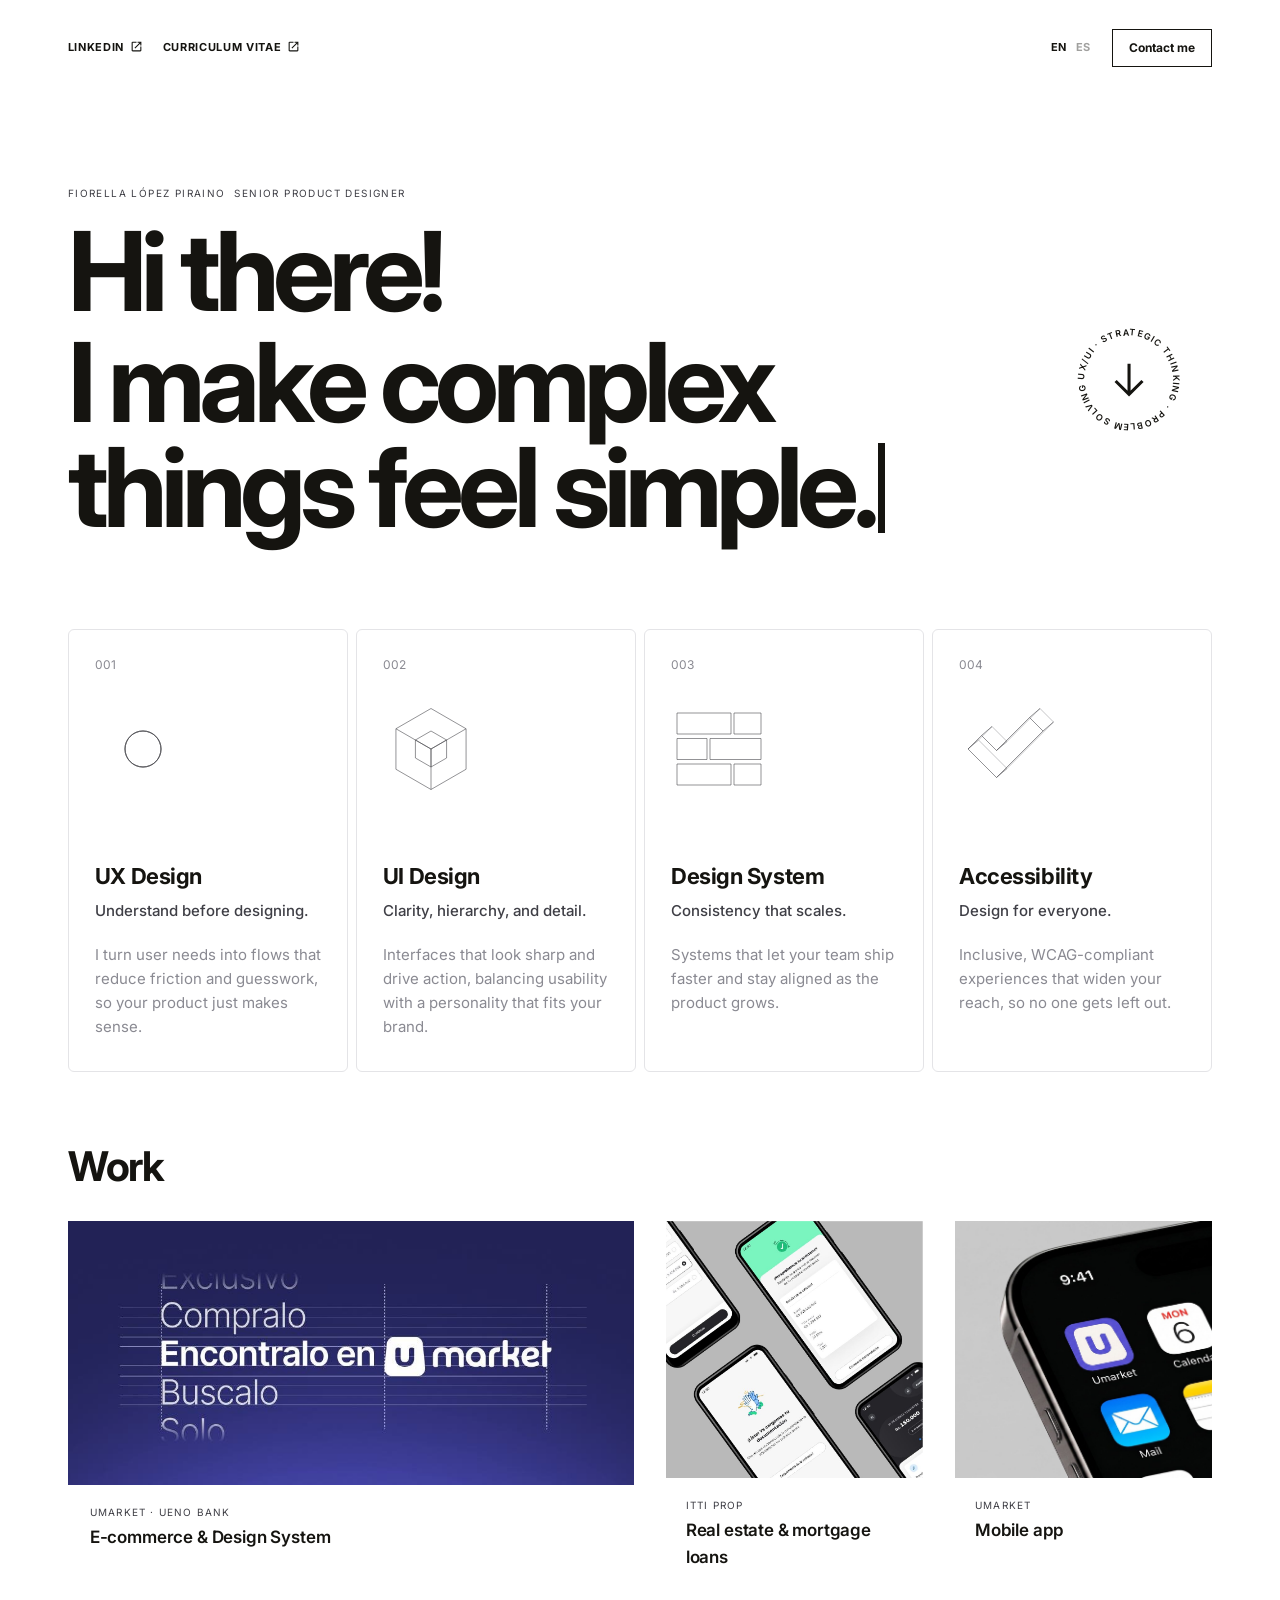
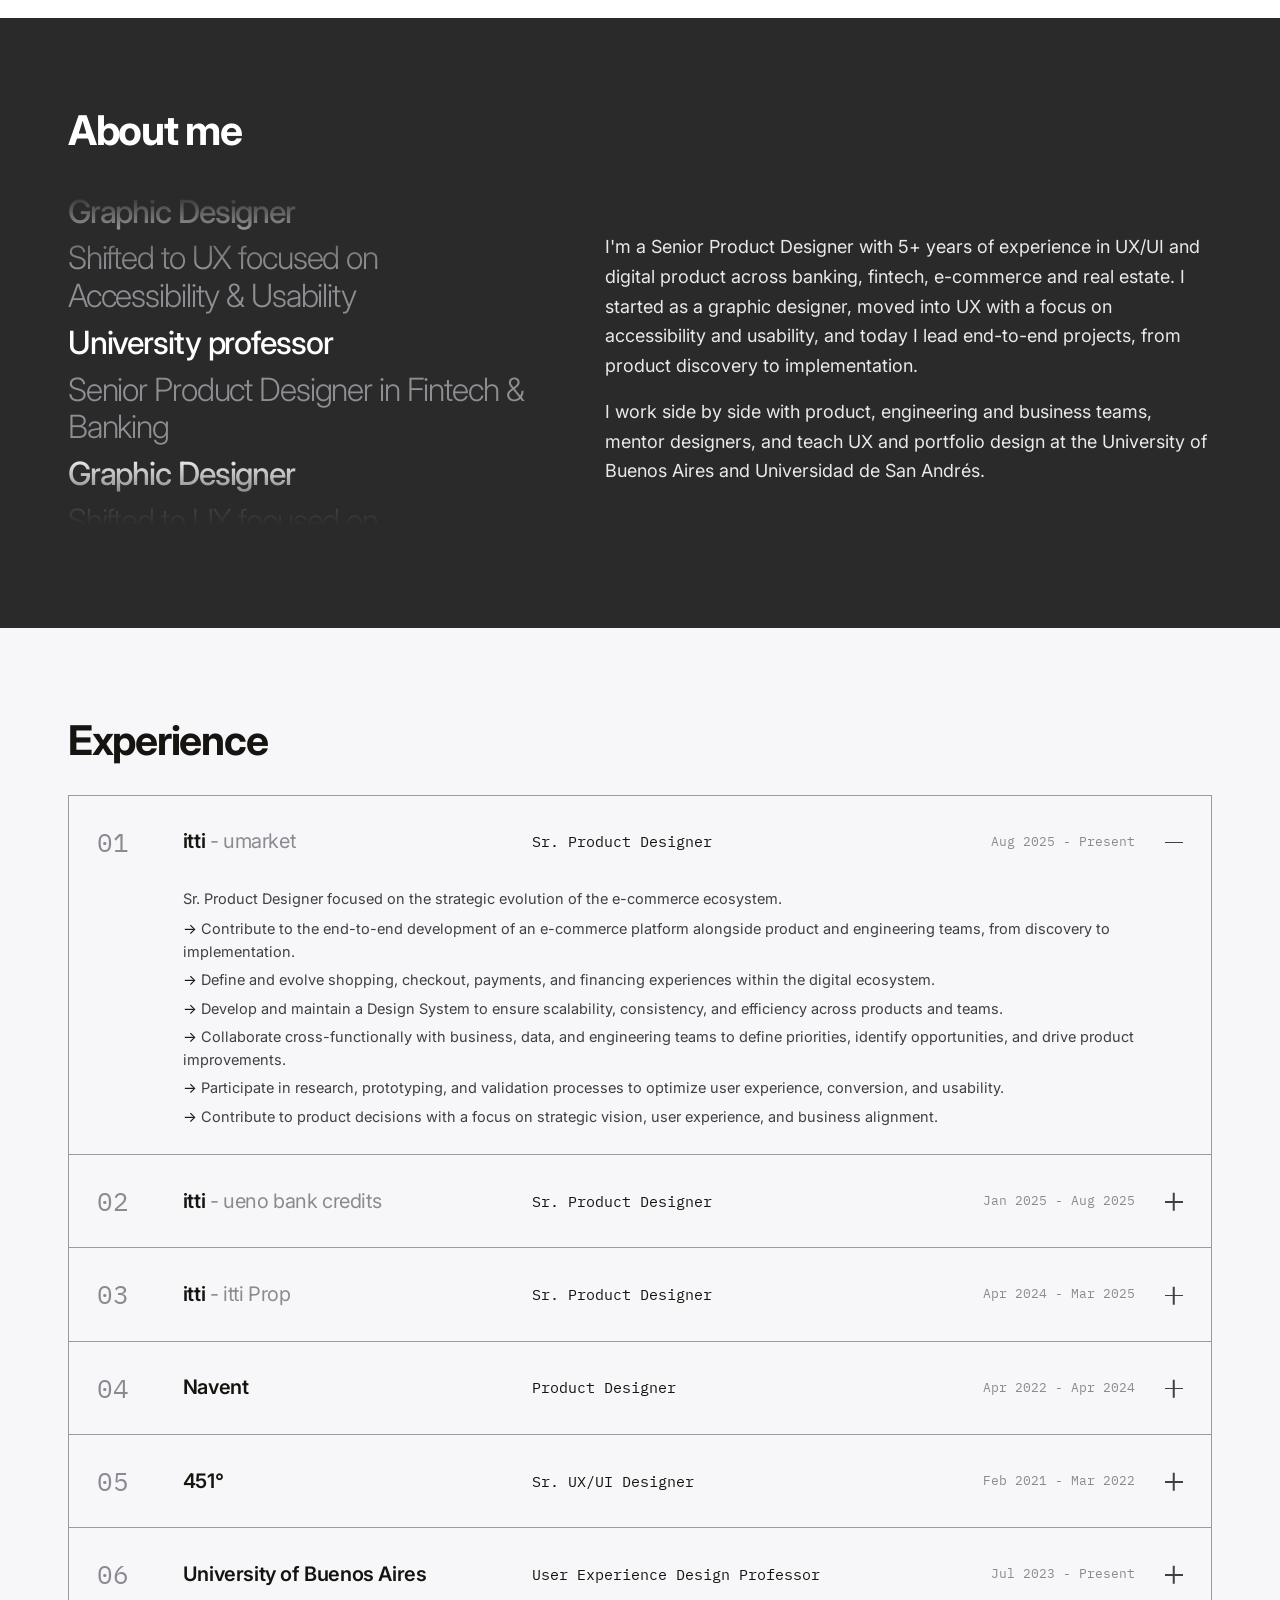
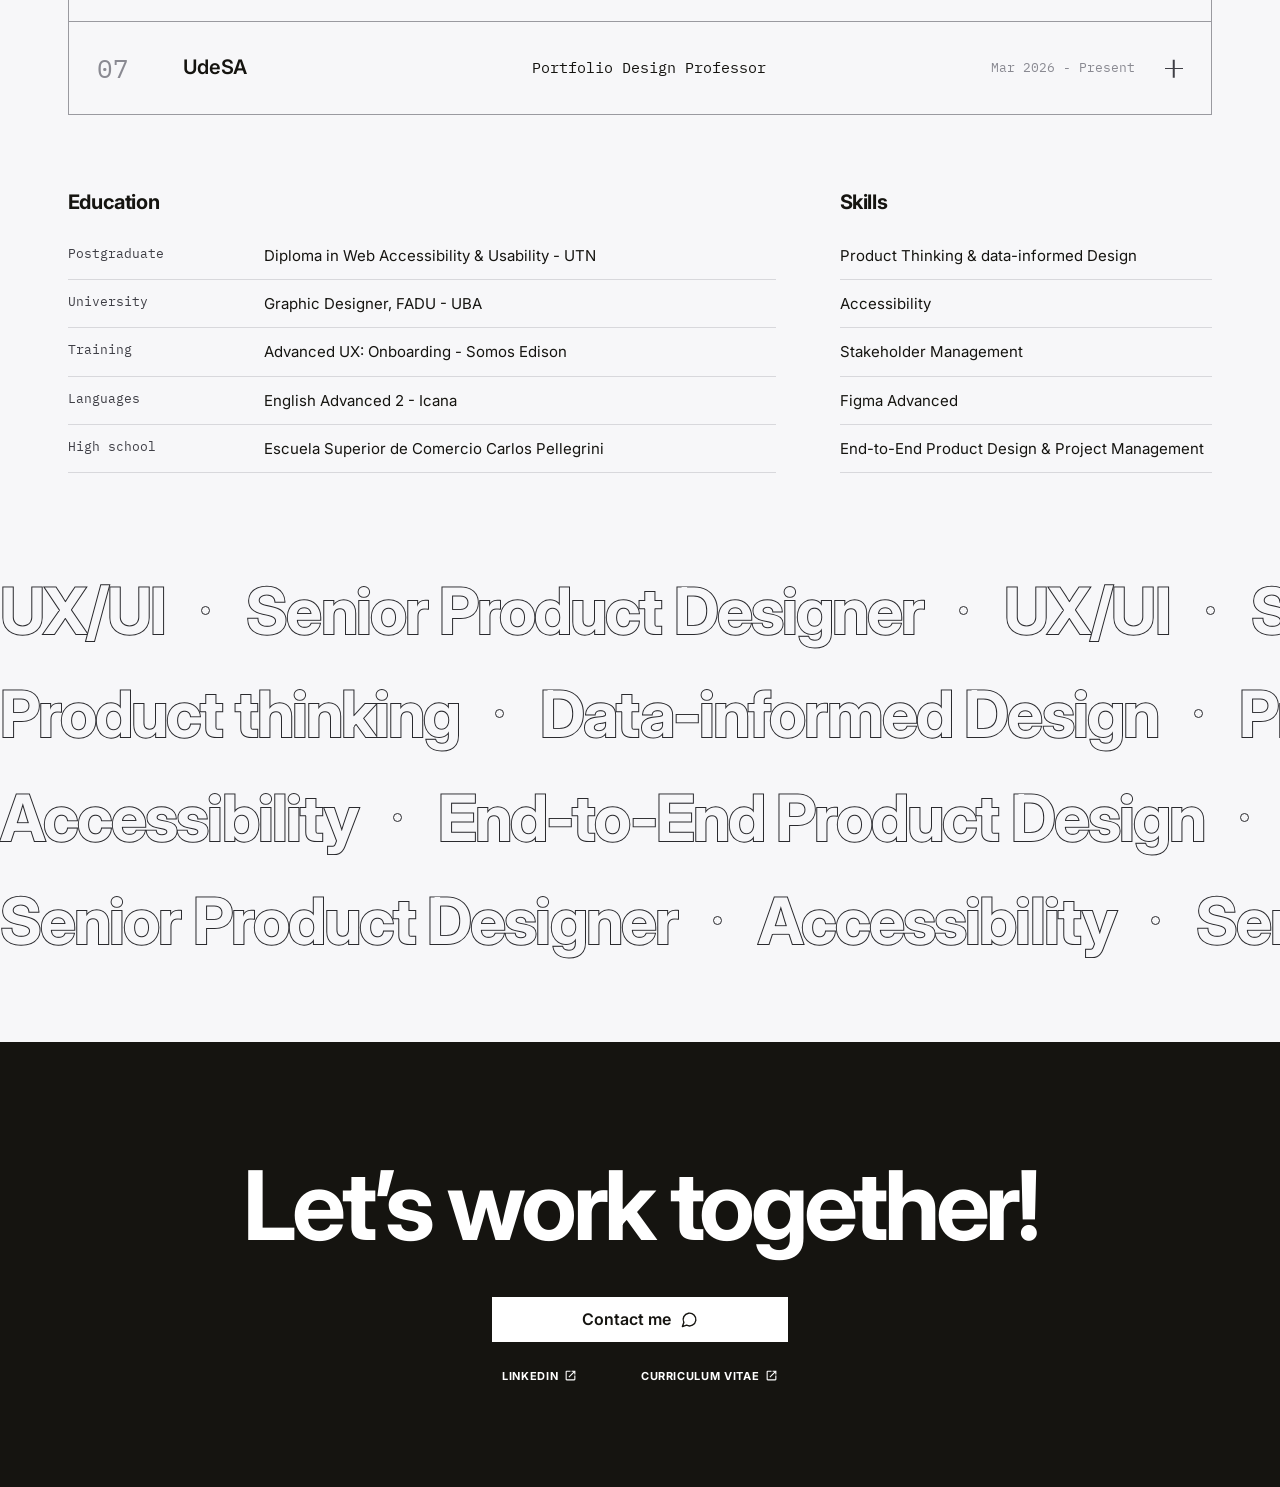
==== commit 855e41a8: "Add files via upload" ====
--- a/index.html
+++ b/index.html
@@ -20,21 +20,21 @@
   -->
 
   <!-- ===== Floating contact button (appears after scrolling) ===== -->
-  <a class="float-contact" href="mailto:fiorelopezp@hotmail.com"><span data-lang="en">Contact me</span><span data-lang="es">Contactame</span></a>
+  <a class="float-contact" href="mailto:fiorelopezph@gmail.com"><span data-lang="en">Contact me</span><span data-lang="es">Contactame</span></a>
 
   <!-- ===== Header: hides when you scroll down, comes back when you scroll up ===== -->
   <header class="site-header" id="top">
     <nav class="wrap nav">
       <div class="nav-links">
         <a href="https://linkedin.com/in/fiorelopez" target="_blank" rel="noopener">LinkedIn <svg class="i-ext" viewBox="0 0 24 24" aria-hidden="true"><path d="M5 21q-.825 0-1.413-.588T3 19V5q0-.825.588-1.413T5 3h7v2H5v14h14v-7h2v7q0 .825-.588 1.413T19 21H5Zm4.7-5.3-1.4-1.4L17.6 5H14V3h7v7h-2V6.4l-9.3 9.3Z"/></svg></a>
-        <a href="#" target="_blank" rel="noopener"><span data-lang="en">Curriculum vitae</span><span data-lang="es">Currículum</span> <svg class="i-ext" viewBox="0 0 24 24" aria-hidden="true"><path d="M5 21q-.825 0-1.413-.588T3 19V5q0-.825.588-1.413T5 3h7v2H5v14h14v-7h2v7q0 .825-.588 1.413T19 21H5Zm4.7-5.3-1.4-1.4L17.6 5H14V3h7v7h-2V6.4l-9.3 9.3Z"/></svg></a>
+        <a href="cv.html" target="_blank" rel="noopener"><span data-lang="en">Curriculum vitae</span><span data-lang="es">Currículum</span> <svg class="i-ext" viewBox="0 0 24 24" aria-hidden="true"><path d="M5 21q-.825 0-1.413-.588T3 19V5q0-.825.588-1.413T5 3h7v2H5v14h14v-7h2v7q0 .825-.588 1.413T19 21H5Zm4.7-5.3-1.4-1.4L17.6 5H14V3h7v7h-2V6.4l-9.3 9.3Z"/></svg></a>
       </div>
       <div class="nav-right">
         <div class="lang" role="group" aria-label="Language / Idioma">
           <button type="button" data-set-lang="en">EN</button>
           <button type="button" data-set-lang="es">ES</button>
         </div>
-        <a class="btn-outline" href="mailto:fiorelopezp@hotmail.com"><span data-lang="en">Contact me</span><span data-lang="es">Contactame</span></a>
+        <a class="btn-outline" href="mailto:fiorelopezph@gmail.com"><span data-lang="en">Contact me</span><span data-lang="es">Contactame</span></a>
       </div>
     </nav>
   </header>
@@ -96,7 +96,7 @@
     <section class="work wrap" id="work">
       <h2 class="section-title reveal"><span data-lang="en">Work</span><span data-lang="es">Proyectos</span></h2>
       <div class="work-grid">
-        <a class="project project--wide reveal" href="#" data-cursor-en="View case" data-cursor-es="Ver caso">
+        <a class="project project--wide reveal" href="umarket.html" data-cursor-en="View case" data-cursor-es="Ver caso">
           <div class="project-media"><img src="assets/work-umarket.jpg" alt="umarket brand visual: Encontralo en umarket" width="908" height="510"></div>
           <p class="project-client">umarket · ueno bank</p>
           <h3 class="project-title"><span data-lang="en">E-commerce &amp; Design System</span><span data-lang="es">E-commerce y Design System</span></h3>
@@ -304,10 +304,10 @@
   <footer class="footer" id="contact">
     <div class="wrap">
       <h2 class="reveal">Let’s work together!</h2>
-      <a class="btn-white reveal" href="mailto:fiorelopezp@hotmail.com"><span data-lang="en">Contact me</span><span data-lang="es">Contactame</span> <svg class="i-chat" viewBox="0 0 24 24" aria-hidden="true"><path d="M7.9 20A9 9 0 1 0 4 16.1L2 22Z"/></svg></a>
+      <a class="btn-white reveal" href="mailto:fiorelopezph@gmail.com"><span data-lang="en">Contact me</span><span data-lang="es">Contactame</span> <svg class="i-chat" viewBox="0 0 24 24" aria-hidden="true"><path d="M7.9 20A9 9 0 1 0 4 16.1L2 22Z"/></svg></a>
       <div class="footer-links">
         <a href="https://linkedin.com/in/fiorelopez" target="_blank" rel="noopener">LinkedIn <svg class="i-ext" viewBox="0 0 24 24" aria-hidden="true"><path d="M5 21q-.825 0-1.413-.588T3 19V5q0-.825.588-1.413T5 3h7v2H5v14h14v-7h2v7q0 .825-.588 1.413T19 21H5Zm4.7-5.3-1.4-1.4L17.6 5H14V3h7v7h-2V6.4l-9.3 9.3Z"/></svg></a>
-        <a href="#" target="_blank" rel="noopener"><span data-lang="en">Curriculum vitae</span><span data-lang="es">Currículum</span> <svg class="i-ext" viewBox="0 0 24 24" aria-hidden="true"><path d="M5 21q-.825 0-1.413-.588T3 19V5q0-.825.588-1.413T5 3h7v2H5v14h14v-7h2v7q0 .825-.588 1.413T19 21H5Zm4.7-5.3-1.4-1.4L17.6 5H14V3h7v7h-2V6.4l-9.3 9.3Z"/></svg></a>
+        <a href="cv.html" target="_blank" rel="noopener"><span data-lang="en">Curriculum vitae</span><span data-lang="es">Currículum</span> <svg class="i-ext" viewBox="0 0 24 24" aria-hidden="true"><path d="M5 21q-.825 0-1.413-.588T3 19V5q0-.825.588-1.413T5 3h7v2H5v14h14v-7h2v7q0 .825-.588 1.413T19 21H5Zm4.7-5.3-1.4-1.4L17.6 5H14V3h7v7h-2V6.4l-9.3 9.3Z"/></svg></a>
       </div>
     </div>
   </footer>
--- a/styles.css
+++ b/styles.css
@@ -59,10 +59,10 @@
 .typed { display: block; white-space: pre-line; min-height: 1.9em; }
 .caret { display: inline-block; width: .06em; height: .82em; margin-left: .04em; background: var(--ink); vertical-align: -0.06em; animation: blink 1s steps(1) infinite; }
 @keyframes blink { 50% { opacity: 0; } }
-.hero-title .line > span { display: inline-block; transform: translateY(105%); animation: rise .9s var(--ease) forwards; }
+.hero-title .line > span { display: inline-block; opacity: 0; animation: fadein 1.2s ease-out .15s forwards; }
 .hero-title .line:nth-child(2) > span { animation-delay: .12s; }
 .hero-title .line:nth-child(3) > span { animation-delay: .24s; }
-@keyframes rise { to { transform: translateY(0); } }
+@keyframes fadein { to { opacity: 1; } }
 
 .scroll-badge { position: relative; width: clamp(96px, 9vw, 136px); aspect-ratio: 1; flex: none; margin-right: 2vw; }
 .scroll-badge .ring { position: absolute; inset: 0; animation: spin 20s linear infinite; }
@@ -238,3 +238,154 @@
   .reel-track li:nth-child(n+5) { display: none; }
   html { scroll-behavior: auto; }
 }
+
+/* =========================================================
+   Inner pages (cv.html, umarket.html)
+   ========================================================= */
+.nav-home { opacity: .55; transition: opacity .2s; }
+.nav-home:hover { opacity: 1; }
+/* Softer fade-in on inner pages */
+.page-cv .reveal, .page-case .reveal { transform: translateY(12px); transition: opacity 1.1s ease-out, transform 1.1s var(--ease); }
+.page-cv .reveal.is-in, .page-case .reveal.is-in { transform: none; }
+.ms { font-family: "Material Symbols Outlined"; font-size: 26px; line-height: 1; font-weight: 300; display: inline-block; font-feature-settings: "liga"; -webkit-font-smoothing: antialiased; }
+.ms-svg { width: 24px; height: 24px; fill: none; stroke: currentColor; stroke-width: 1.5; stroke-linejoin: round; }
+
+/* ---------- CV ---------- */
+.cv { padding-top: clamp(40px, 5vw, 72px); padding-bottom: clamp(80px, 9vw, 130px); max-width: 1180px; }
+.cv-name { text-align: center; font-size: clamp(26px, 3.6vw, 48px); font-weight: 300; letter-spacing: .14em; text-transform: uppercase; line-height: 1.15; margin-bottom: clamp(40px, 5vw, 72px); }
+.cv-name b { font-weight: 700; }
+.cv-grid { display: grid; grid-template-columns: minmax(220px, 300px) 1fr; gap: 0 clamp(32px, 5vw, 72px); }
+.cv-side { padding-right: clamp(24px, 3vw, 48px); border-right: 1px solid var(--line); }
+.cv-photo { width: min(220px, 80%); height: auto; aspect-ratio: 1; object-fit: cover; border-radius: 50%; margin: 0 auto 48px; filter: grayscale(1); }
+.cv-block { margin-bottom: 40px; font-size: 15px; color: var(--ink-2); line-height: 1.6; }
+.cv-block p + p { margin-top: 6px; }
+.cv-block a:hover { color: var(--ink); text-decoration: underline; }
+.cv-h { font-size: 15px; font-weight: 700; letter-spacing: .28em; text-transform: uppercase; color: var(--ink); margin-bottom: 18px; }
+.cv-section { padding: 28px 0 8px; border-top: 1px solid var(--line); }
+.cv-section:first-child { border-top: 0; padding-top: 0; }
+.cv-entry { margin-bottom: 26px; }
+.cv-entry h3 { font-size: 14px; font-weight: 700; letter-spacing: .04em; text-transform: uppercase; margin-bottom: 6px; }
+.cv-entry .sep { font-weight: 400; color: var(--muted); margin: 0 4px; }
+.cv-entry p { font-size: 15px; color: var(--ink-2); line-height: 1.6; max-width: 70ch; }
+.cv-skills { list-style: none; padding: 0; margin: 0 0 20px; font-size: 15px; color: var(--ink-2); line-height: 1.9; }
+
+/* ---------- Case study ---------- */
+.page-case { --violet: #5754D6; --lavender: #E6E7FB; --band: #F4F4F6; }
+.case-hero { padding-top: clamp(24px, 3vw, 48px); }
+.case-title { font-size: clamp(64px, 10vw, 150px); font-weight: 700; letter-spacing: -0.055em; line-height: .95; }
+.case-about { display: grid; grid-template-columns: 1.6fr 1fr; gap: clamp(32px, 8vw, 140px); padding-top: clamp(64px, 8vw, 120px); padding-bottom: clamp(56px, 7vw, 100px); }
+.case-h2 { font-size: clamp(28px, 2.6vw, 40px); font-weight: 700; letter-spacing: -0.03em; line-height: 1.12; margin-bottom: 24px; }
+.case-h2.big { font-size: clamp(32px, 3.2vw, 48px); }
+.case-h3 { font-size: clamp(20px, 1.6vw, 24px); font-weight: 500; letter-spacing: -0.015em; margin: 8px 0 20px; }
+.lead { font-size: clamp(17px, 1.3vw, 20px); line-height: 1.6; color: var(--ink-2); }
+.tags { list-style: none; padding: 0; margin: 28px 0 0; display: flex; flex-wrap: wrap; gap: 10px; }
+.tags li { font-size: 12px; border: 1px solid var(--violet); color: var(--ink-2); border-radius: 999px; padding: 6px 12px; }
+.case-meta { margin: 0; }
+.case-meta div { padding: 16px 0; border-bottom: 1px solid var(--line); }
+.case-meta dt { font-size: 15px; font-weight: 600; color: var(--violet); margin-bottom: 4px; }
+.case-meta dd { margin: 0; font-size: 14px; color: var(--ink-2); line-height: 1.55; }
+.case-wide { max-width: 1512px; margin: 0 auto; padding: 0 clamp(8px, 1.5vw, 24px); }
+.case-split { display: grid; grid-template-columns: 1fr 1.5fr; gap: clamp(32px, 6vw, 100px); align-items: center; padding-top: clamp(80px, 10vw, 160px); }
+.case-split p { font-size: clamp(16px, 1.2vw, 19px); line-height: 1.65; color: var(--ink-2); }
+.callout { margin-top: 20px !important; background: var(--lavender); color: var(--ink) !important; font-weight: 600; padding: 10px 16px; }
+.case-text { padding-top: clamp(72px, 8vw, 130px); }
+.case-text p { font-size: clamp(16px, 1.15vw, 18px); line-height: 1.7; color: var(--ink-2); }
+.case-text .narrow { max-width: 760px; }
+.cols { display: grid; grid-template-columns: 1fr 1fr; gap: clamp(24px, 4vw, 64px); }
+.cols p + p { margin-top: 22px; }
+.case-figure { margin: 48px 0 0; }
+.case-figure img { width: 100%; border: 1px solid var(--line); }
+
+/* Grey band, edge to edge */
+.band { background: var(--band); margin-top: clamp(64px, 7vw, 110px); padding: clamp(48px, 5vw, 72px) 0; }
+.band-h { font-size: 17px; font-weight: 500; margin: 32px 0 14px; }
+.band .wrap > .band-h:first-child { margin-top: 0; }
+.stats { display: grid; gap: 14px; }
+.g-panorama { grid-template-columns: 1fr 1fr 1fr .7fr; }
+.g-pagos { grid-template-columns: repeat(5, 1fr) 1.8fr; }
+.g-bottom { display: grid; grid-template-columns: 1.65fr 1fr; gap: 24px; }
+.g-canales { grid-template-columns: 2.1fr 1fr 1fr 1fr; }
+.g-cat { grid-template-columns: 1fr 1fr 1.4fr; }
+.stat { background: #fff; border: 1px solid #ECECEF; border-radius: 6px; padding: 20px 18px; display: flex; flex-direction: column; gap: 10px; min-height: 150px; }
+.stat strong { font-size: clamp(26px, 2.3vw, 38px); font-weight: 700; letter-spacing: -0.03em; line-height: 1; margin-top: 8px; }
+.stat p { font-size: 12.5px !important; line-height: 1.45 !important; color: var(--muted) !important; }
+.stat.accent { background: var(--violet); border-color: var(--violet); color: #fff; justify-content: flex-end; }
+.stat.accent strong { font-size: clamp(36px, 3.4vw, 52px); }
+.stat.accent p { color: rgba(255,255,255,.85) !important; font-size: 14px !important; }
+.stat.accent .ms { align-self: flex-start; margin-bottom: auto; }
+.stat.note { background: var(--lavender); border-color: #CDD0F5; }
+.stat.note p { color: var(--ink-2) !important; }
+.stat.note b { color: var(--ink); }
+.pie-card { display: flex; align-items: center; gap: 24px; padding: 8px 4px; }
+.pie { width: 130px; height: 130px; border-radius: 50%; flex: none; background: conic-gradient(var(--violet) 0 81%, #CBD2F7 81% 100%); transform: rotate(-69deg); }
+.pie-legend { list-style: none; padding: 0; margin: 0; display: grid; gap: 22px; }
+.pie-legend li { display: flex; align-items: center; gap: 8px; font-size: 12px; color: var(--muted); }
+.pie-legend strong { display: block; font-size: 26px; color: var(--ink); letter-spacing: -0.02em; line-height: 1; }
+.pie-legend .dot { width: 8px; height: 8px; border-radius: 50%; background: var(--violet); }
+.pie-legend .dot.light { background: #CBD2F7; }
+.pie-legend .ms { font-size: 20px; color: var(--ink); }
+.source { margin-top: 24px; font-size: 11px; color: var(--muted); }
+.band-ds { padding: 0; margin-top: 48px; }
+.band-ds img { margin: 0 auto; }
+
+/* World Cup */
+.mundial { display: grid; grid-template-columns: 1fr 1.25fr; gap: clamp(24px, 4vw, 64px); align-items: center; }
+.mundial p + p { margin-top: 22px; }
+.mundial-phones img { width: 100%; border-radius: 10px; }
+.mundial-results { display: grid; grid-template-columns: 1fr 1.25fr; gap: clamp(24px, 4vw, 64px); align-items: center; margin-top: 40px; }
+.g-mundial { grid-template-columns: 1fr 1fr; }
+.g-mundial .stat { min-height: 120px; }
+
+/* Testing */
+.testing { display: grid; grid-template-columns: 1fr 1fr 1.1fr; gap: clamp(20px, 3vw, 48px); align-items: center; }
+.arrows { list-style: none; padding: 0; margin: 0; font-weight: 600; font-size: 16px; line-height: 2.1; }
+.testing img { width: 100%; border-radius: 10px; }
+
+/* Results */
+.results { display: grid; grid-template-columns: repeat(3, 1fr); background: #EEF2FC; border-radius: 12px; padding: clamp(28px, 3vw, 44px) 16px; text-align: center; margin-top: 8px; }
+.results strong { display: block; font-size: clamp(36px, 3.4vw, 52px); font-weight: 700; letter-spacing: -0.03em; }
+.results p { font-size: 13px !important; color: var(--ink-2); }
+.motto { font-size: clamp(20px, 1.7vw, 26px) !important; color: var(--ink) !important; line-height: 1.5 !important; margin-top: 40px; font-weight: 500; }
+
+/* Video + prototype */
+.case-video { background: #EEF2FC; border-radius: 12px; padding: clamp(32px, 4vw, 64px) 16px; margin-top: clamp(56px, 6vw, 96px); display: flex; justify-content: center; }
+.phone-frame { position: relative; width: min(340px, 80vw); aspect-ratio: 9 / 16; border-radius: 36px; overflow: hidden; background: #111; box-shadow: 0 0 0 8px #151410, 0 30px 60px rgba(21,20,16,.18); }
+.phone-frame video { width: 100%; height: 100%; object-fit: cover; display: block; }
+.sound-btn { position: absolute; left: 50%; bottom: 64px; transform: translate(-50%, 12px); opacity: 0; pointer-events: none; display: inline-flex; align-items: center; gap: 6px; background: #fff; color: var(--ink); border: 0; border-radius: 999px; padding: 10px 18px; font: 600 14px var(--sans); cursor: pointer; box-shadow: 0 6px 20px rgba(0,0,0,.25); transition: opacity .4s, transform .4s var(--ease); }
+.sound-btn .ms { font-size: 20px; }
+.sound-btn.is-visible { opacity: 1; transform: translate(-50%, 0); pointer-events: auto; }
+.proto-link { display: flex; justify-content: center; align-items: center; gap: 4px; background: #EEF2FC; border-radius: 12px; padding: 36px 16px; margin: 12px 0 clamp(80px, 9vw, 130px); font-size: clamp(17px, 1.4vw, 21px); font-weight: 600; transition: background .25s; }
+.proto-link:hover { background: #E0E6FA; }
+.proto-link .i-ext { width: 18px; height: 18px; }
+
+@media (max-width: 1100px) {
+  .g-panorama { grid-template-columns: 1fr 1fr; }
+  .g-pagos { grid-template-columns: repeat(3, 1fr); }
+  .g-pagos .accent { grid-column: span 3; }
+  .g-bottom { grid-template-columns: 1fr; }
+  .testing { grid-template-columns: 1fr 1fr; }
+  .testing img { grid-column: span 2; max-width: 520px; }
+}
+@media (max-width: 760px) {
+  .cv-grid { grid-template-columns: 1fr; }
+  .cv-side { border-right: 0; padding-right: 0; border-bottom: 1px solid var(--line); margin-bottom: 32px; }
+  .case-about, .case-split, .cols, .mundial, .mundial-results, .testing { grid-template-columns: 1fr; }
+  .testing img { grid-column: auto; }
+  .g-canales { grid-template-columns: 1fr 1fr 1fr; }
+  .g-canales .pie-card { grid-column: span 3; }
+  .g-cat { grid-template-columns: 1fr 1fr; }
+  .g-cat .note { grid-column: span 2; }
+  .g-pagos { grid-template-columns: 1fr 1fr; }
+  .g-pagos .accent { grid-column: span 2; }
+  .results { grid-template-columns: 1fr; gap: 24px; }
+  .nav-home { display: none; }
+}
+/* Icon font: if it hasn't loaded yet, never show the icon's name as text */
+.ms { width: 1em; height: 1em; overflow: hidden; white-space: nowrap; }
+.case-text p + .case-h3 { margin-top: 48px; }
+.testing { margin-top: 24px; }
+@media (max-width: 760px) {
+  /* The flow diagram is wide: on phones it scrolls sideways */
+  .case-figure.flow { overflow-x: auto; -webkit-overflow-scrolling: touch; }
+  .case-figure.flow img { width: 900px; max-width: none; }
+}
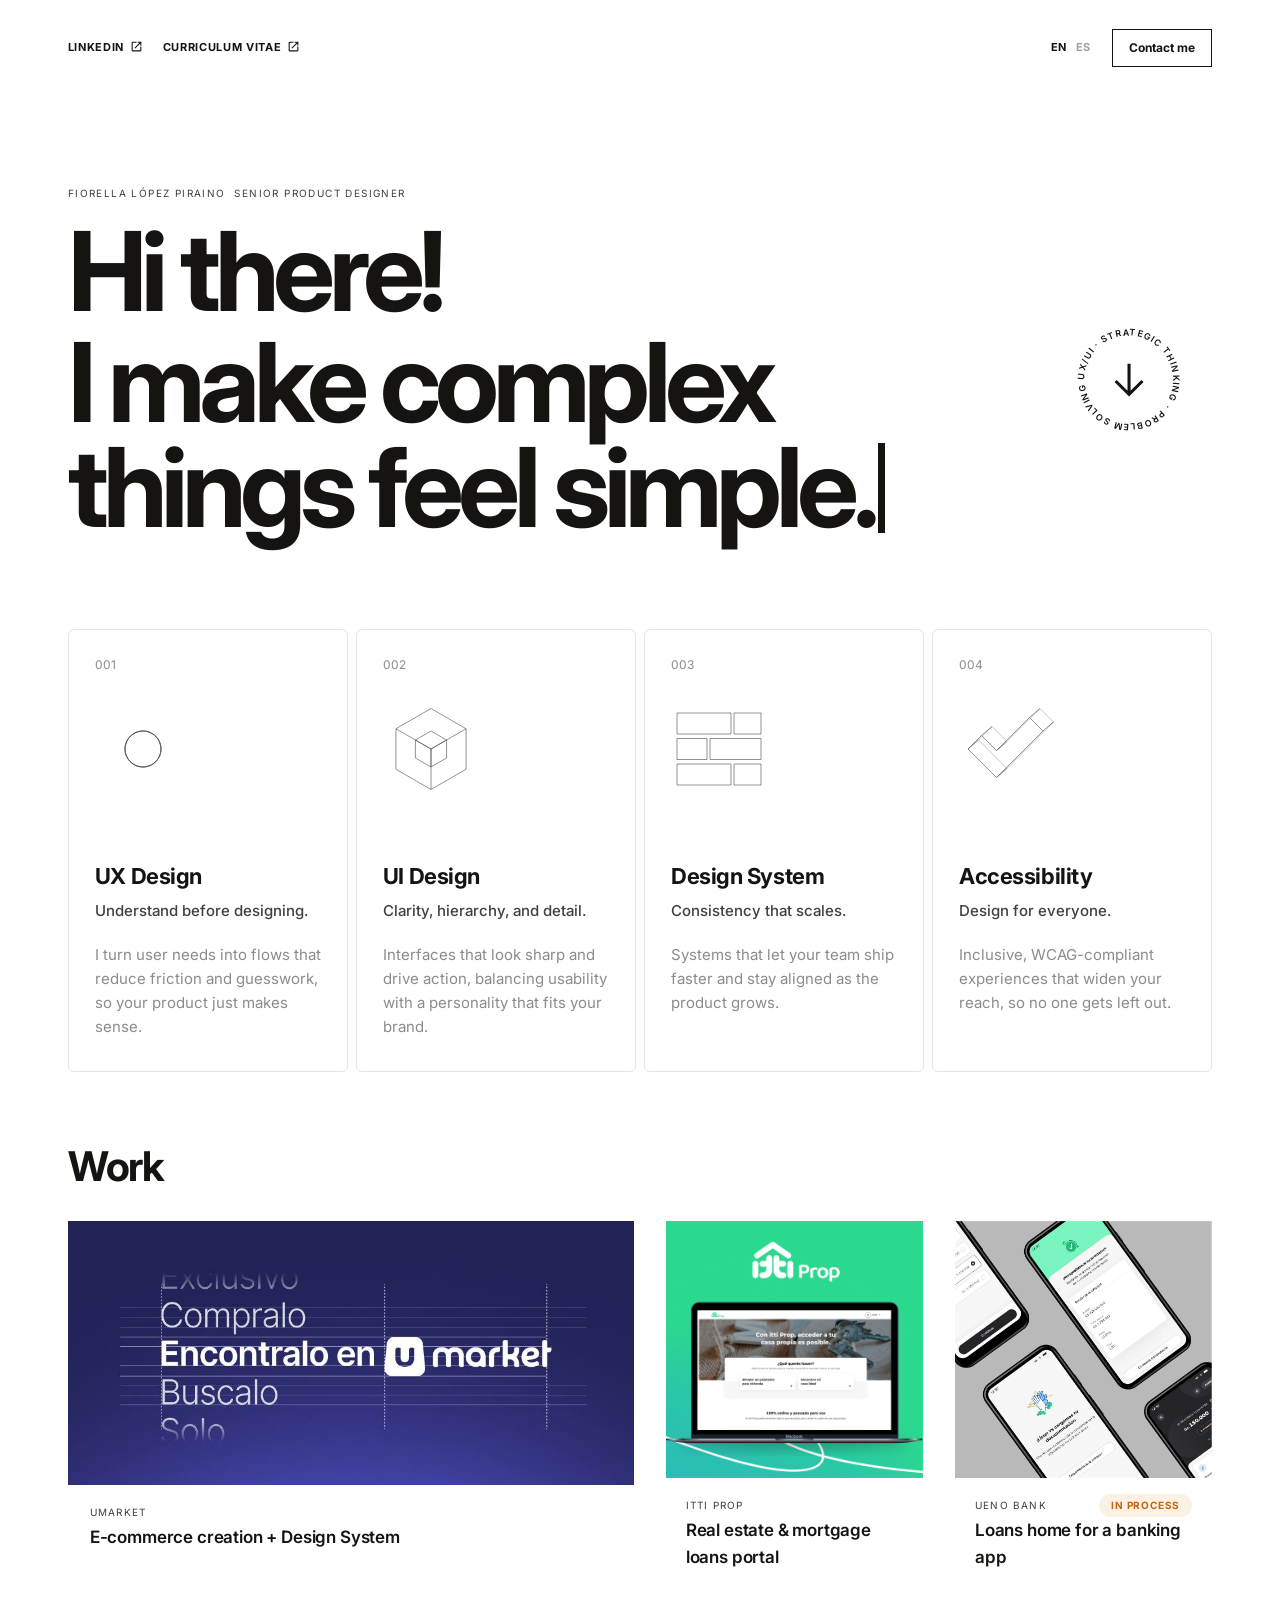
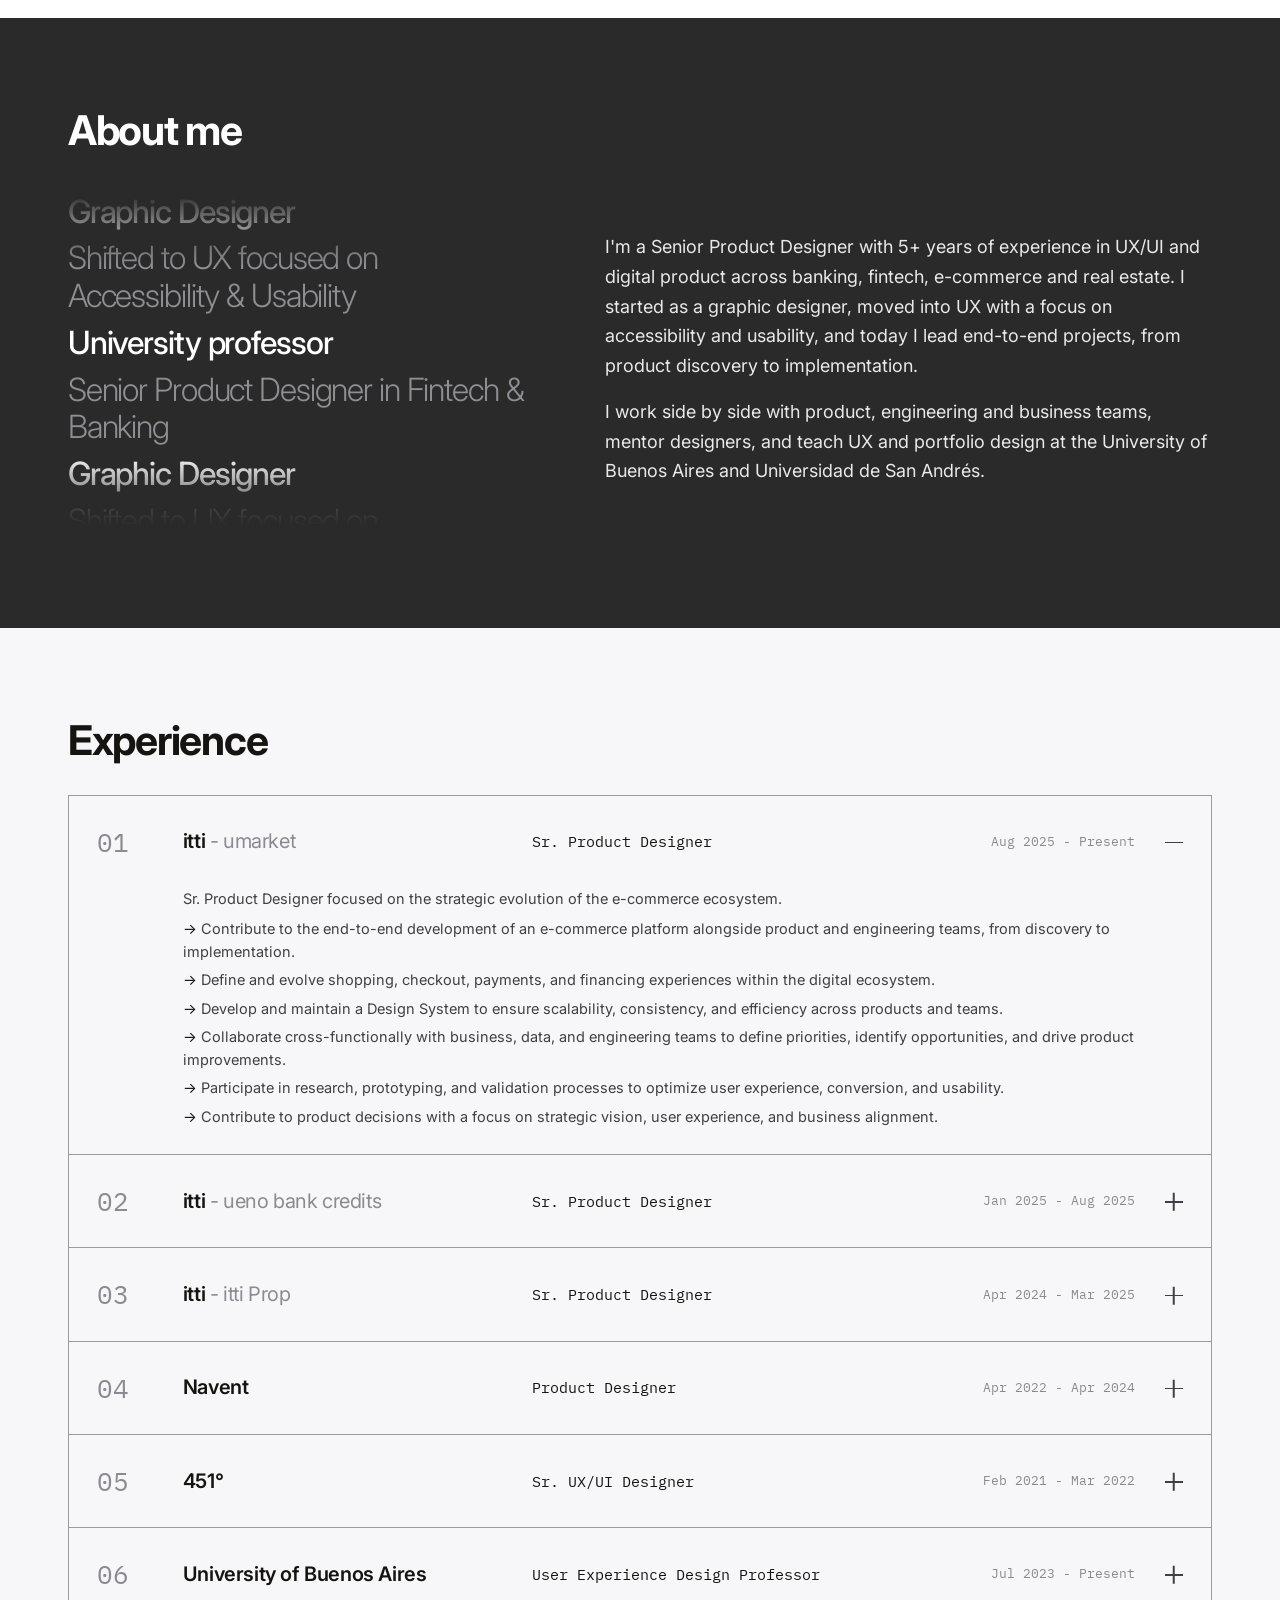
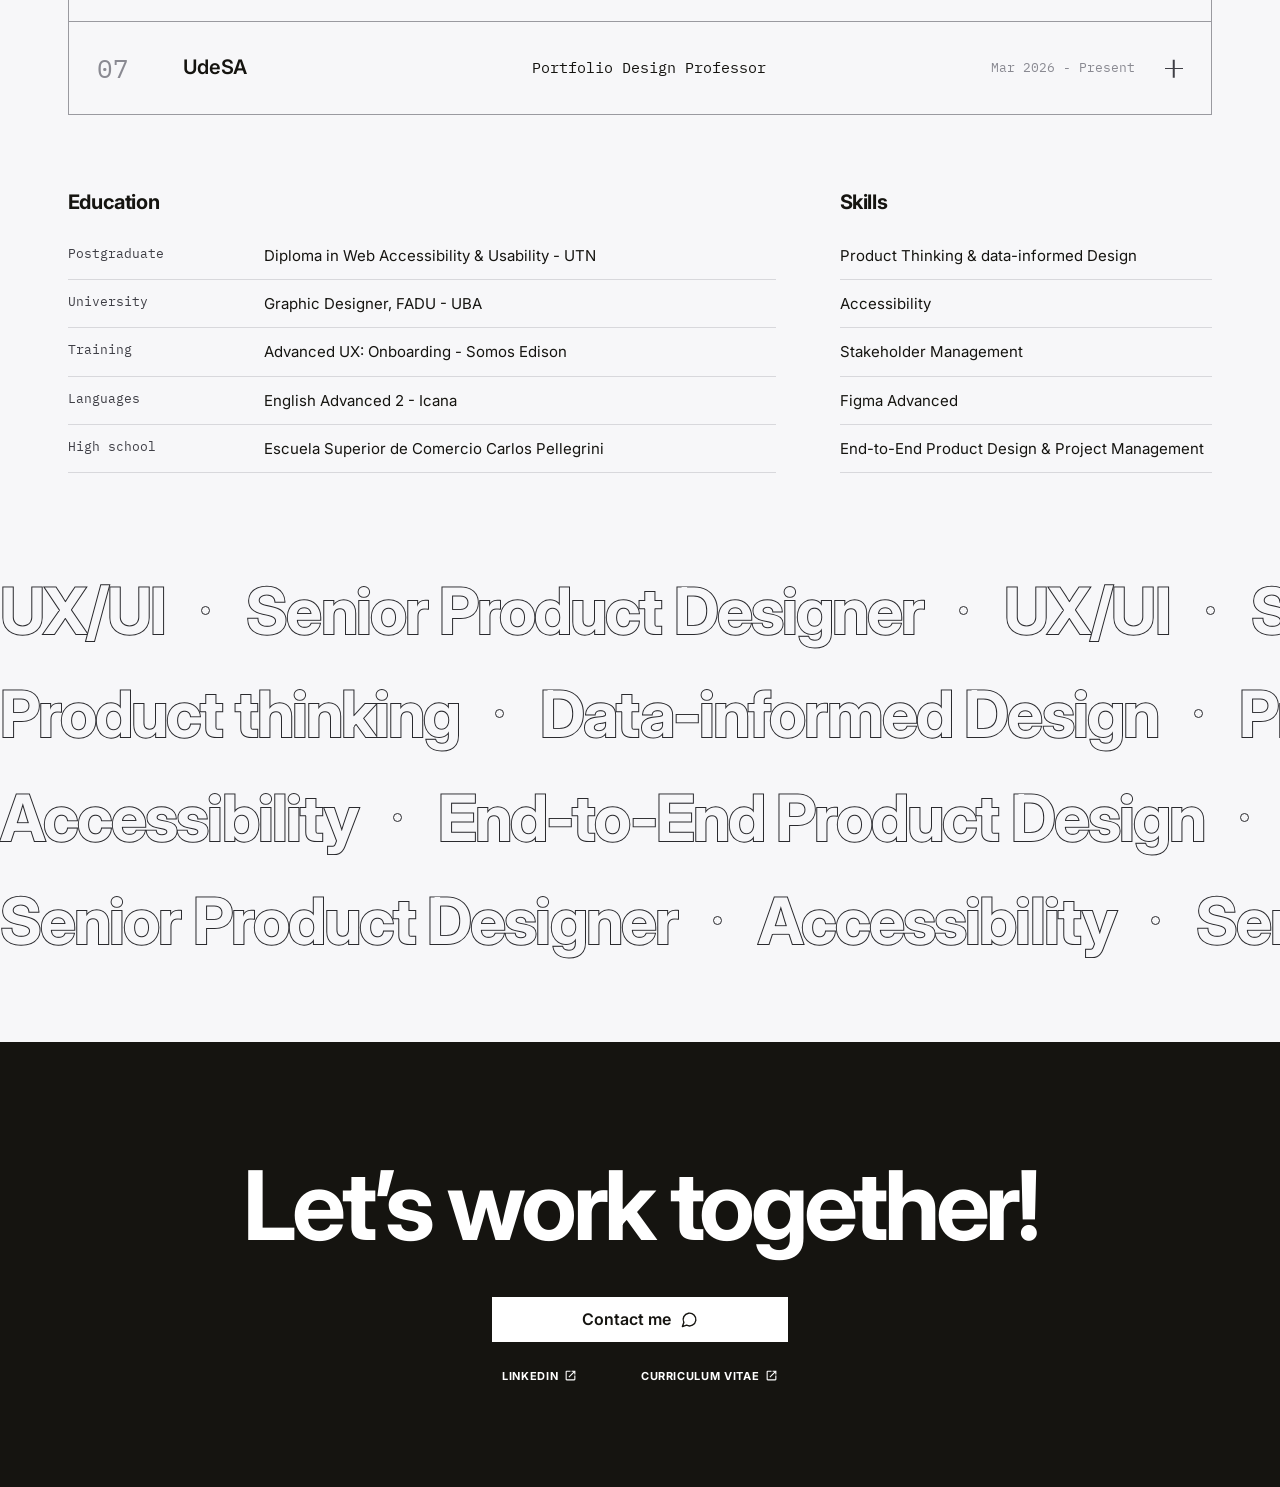
==== commit fad70557: "v9 · Sección Work actualizada + caso de estudio itti Prop Sección Work (index.html): - umarket: eti" ====
--- a/index.html
+++ b/index.html
@@ -98,19 +98,19 @@
       <div class="work-grid">
         <a class="project project--wide reveal" href="umarket.html" data-cursor-en="View case" data-cursor-es="Ver caso">
           <div class="project-media"><img src="assets/work-umarket.jpg" alt="umarket brand visual: Encontralo en umarket" width="908" height="510"></div>
-          <p class="project-client">umarket · ueno bank</p>
-          <h3 class="project-title"><span data-lang="en">E-commerce &amp; Design System</span><span data-lang="es">E-commerce y Design System</span></h3>
+          <p class="project-client">umarket</p>
+          <h3 class="project-title"><span data-lang="en">E-commerce creation + Design System</span><span data-lang="es">Creación de ecommerce + Design System</span></h3>
         </a>
-        <a class="project reveal" href="#" data-cursor-en="View case" data-cursor-es="Ver caso">
-          <div class="project-media"><img src="assets/work-itti-prop.jpg" alt="Four phones showing itti Prop loan pre-approval screens" width="913" height="912"></div>
+        <a class="project reveal" href="ittiprop.html" data-cursor-en="View case" data-cursor-es="Ver caso">
+          <div class="project-media"><img src="assets/work-itti-prop.jpg" alt="itti Prop logo and the platform home on a laptop" width="1200" height="1200"></div>
           <p class="project-client">itti Prop</p>
-          <h3 class="project-title"><span data-lang="en">Real estate &amp; mortgage loans</span><span data-lang="es">Real estate y créditos hipotecarios</span></h3>
+          <h3 class="project-title"><span data-lang="en">Real estate &amp; mortgage loans portal</span><span data-lang="es">Portal de viviendas y préstamos hipotecarios</span></h3>
         </a>
-        <a class="project reveal" href="#" data-cursor-en="View case" data-cursor-es="Ver caso">
-          <div class="project-media"><img src="assets/work-umarket-app.jpg" alt="Phone home screen with the umarket app icon" width="1600" height="1067"></div>
-          <p class="project-client">umarket</p>
-          <h3 class="project-title"><span data-lang="en">Mobile app</span><span data-lang="es">App mobile</span></h3>
-        </a>
+        <div class="project project--soon reveal">
+          <div class="project-media"><img src="assets/work-ueno-prestamos.jpg" alt="Phones showing loan screens of the ueno bank app" width="913" height="912"></div>
+          <p class="project-client">ueno bank <span class="pill-soon"><span data-lang="en">In process</span><span data-lang="es">En proceso</span></span></p>
+          <h3 class="project-title"><span data-lang="en">Loans home for a banking app</span><span data-lang="es">Home de préstamos para app bancaria</span></h3>
+        </div>
       </div>
     </section>
 
--- a/styles.css
+++ b/styles.css
@@ -389,3 +389,277 @@
   .case-figure.flow { overflow-x: auto; -webkit-overflow-scrolling: touch; }
   .case-figure.flow img { width: 900px; max-width: none; }
 }
+
+/* ---------- Round 2 adjustments (case study) ---------- */
+/* Pills: soft grey hover (not clickable) */
+.tags li { cursor: default; transition: background .25s, border-color .25s; }
+.tags li:hover { background: #EDEDF0; }
+/* Research cards closer to the Figma */
+.stat { padding: 18px 16px; min-height: 0; gap: 8px; }
+.stat .ms, .stat .ms-svg { color: var(--ink); }
+.stat .ms { font-size: 24px; }
+.stat strong { font-size: clamp(24px, 2vw, 30px); margin-top: 10px; }
+.stat p { font-size: 12px !important; }
+.stat.note p { font-size: 12px !important; line-height: 1.5 !important; margin-top: 10px; }
+.stat.accent strong { font-size: clamp(32px, 3vw, 44px); }
+.g-bottom { grid-template-columns: 1.5fr 1fr; gap: 20px; }
+.g-bottom > div { display: flex; flex-direction: column; }
+.g-bottom .stats { flex: 1; }
+.g-canales { grid-template-columns: 2.6fr 1fr 1fr 1fr; }
+.g-cat { grid-template-columns: 1fr 1fr 1.45fr; }
+.pie-card { gap: 20px; padding: 0; }
+.pie { width: 120px; height: 120px; }
+.pie-legend strong { font-size: 24px; }
+.pie-legend .ms { font-size: 20px; }
+/* Numbers that count up keep their width steady */
+.count { font-variant-numeric: tabular-nums; }
+/* Figma prototype: text link like the header links */
+.proto-link { background: none; border-radius: 0; padding: 0; margin: 40px 0 clamp(80px, 9vw, 130px); gap: 8px; font-size: 20px; font-weight: 700; letter-spacing: .06em; text-transform: uppercase; transition: opacity .2s; }
+.proto-link:hover { background: none; opacity: .6; }
+.proto-link .i-ext { width: 24px; height: 24px; margin: 0; vertical-align: middle; }
+@media (max-width: 760px) {
+  .g-canales { grid-template-columns: 1fr 1fr 1fr; }
+  .g-cat { grid-template-columns: 1fr 1fr; }
+  .proto-link { font-size: 16px; }
+}
+/* Icons stay invisible until their font loads (never shows the icon's name) */
+.ms { visibility: hidden; }
+.icons-ready .ms { visibility: visible; }
+
+/* ---------- Round 3 adjustments ---------- */
+img { height: auto; } /* images always keep their proportions */
+.stat.accent .ms { color: #fff; }
+.band-ds img { width: 100%; margin: 0; }
+.proto-link { font-size: 18px; }
+.proto-link .i-ext { width: 20px; height: 20px; }
+
+/* ---------- Round 4: Work cards ---------- */
+.project-client { display: flex; justify-content: space-between; align-items: center; gap: 8px; }
+.pill-soon { font-size: 10px; font-weight: 700; letter-spacing: .08em; text-transform: uppercase; color: #C2650F; background: #FDF1E4; border-radius: 999px; padding: 4px 12px; }
+.project--soon { cursor: default !important; }
+.project--soon:hover .project-media img { transform: none; }
+
+/* ---------- itti Prop case study ---------- */
+.page-itti { --violet: #13845A; --lavender: #E3F6EC; --green: #13845A; --mint: #2BD98E; --mint-soft: #E6F7EE; }
+.page-itti .tags li { border-color: #2BB97B; }
+.it-index { margin-top: 8px; }
+.it-index ol { list-style: none; margin: 0; padding: 0; display: grid; grid-template-columns: repeat(3, 1fr); border-top: 1px solid var(--line); }
+.it-index li { border-bottom: 1px solid var(--line); }
+.it-index a { display: flex; gap: 14px; align-items: baseline; padding: 16px 0; font-size: 14px; color: var(--ink); transition: color .2s; }
+.it-index a:hover { color: var(--green); }
+.it-index a .n { font: 500 11px var(--mono); color: var(--green); }
+.it-intro .case-h2 { max-width: 980px; }
+.it-intro-grid { display: grid; grid-template-columns: 1fr 1fr; gap: clamp(32px, 4vw, 64px); align-items: center; margin-top: 24px; }
+.it-intro-grid p + p { margin-top: 20px; }
+.it-intro-grid img { border-radius: 16px; }
+.it-callout { display: inline-block; margin-top: 48px; border: 1.5px solid #2BB97B; border-radius: 999px; padding: 10px 20px; color: var(--ink) !important; font-size: clamp(15px, 1.2vw, 18px) !important; }
+.it-sec { position: relative; padding: clamp(64px, 7vw, 110px) 0; margin-top: clamp(64px, 7vw, 110px); }
+.it-sec.white { margin-top: 0; }
+.it-sec.wrap { padding-left: clamp(16px, 5.3vw, 80px); padding-right: clamp(16px, 5.3vw, 80px); }
+.it-num { font: 500 clamp(28px, 2.6vw, 38px) var(--mono); color: var(--green); line-height: 1; margin-bottom: 10px; }
+.it-ilus { position: absolute; right: clamp(16px, 7vw, 120px); top: clamp(16px, 2vw, 32px); width: clamp(120px, 13vw, 210px); }
+.it-sec > .wrap { position: relative; }
+.it-p { font-size: clamp(15px, 1.1vw, 17px); line-height: 1.7; color: var(--ink-2); max-width: 980px; margin-bottom: 24px !important; }
+.it-h3 { font-size: clamp(22px, 1.8vw, 28px); font-weight: 500; letter-spacing: -0.015em; margin: 0 0 18px; }
+.it-h3.sm { font-size: clamp(19px, 1.5vw, 22px); margin-top: clamp(40px, 4vw, 64px); }
+.it-facts { display: grid; grid-template-columns: 1fr 1fr; gap: 16px; }
+.it-fact { background: #fff; border: 1px solid #ECECEF; border-radius: 10px; padding: 22px 28px; display: grid; grid-template-columns: minmax(110px, auto) 1fr; gap: 20px; align-items: center; }
+.it-fact strong { font-size: clamp(32px, 3vw, 46px); font-weight: 600; letter-spacing: -0.03em; line-height: 1; }
+.it-fact p { font-size: 14px; color: var(--ink-2); line-height: 1.5; }
+.it-fact b { color: var(--ink); }
+.it-fact.col { grid-template-columns: 1fr; gap: 10px; align-items: start; }
+.it-fact.mint { background: #E8F7EF; border-color: #C9ECD9; }
+.page-itti .source { font-size: 11px; color: var(--muted); margin-top: 12px; }
+.page-itti .band .case-h3 { margin-top: 48px; }
+.it-credit { display: grid; grid-template-columns: 3fr 1fr; gap: 16px; }
+.it-credit-side { display: grid; gap: 16px; align-content: start; }
+.mini { display: flex; gap: 22px; align-items: flex-end; height: 120px; margin-top: 14px; }
+.mini div { display: flex; flex-direction: column; align-items: center; justify-content: flex-end; height: 100%; font-size: 11px; color: var(--ink-2); }
+.mini i { display: block; width: 34px; height: calc(var(--h) * .75); background: #A6E6C6; border-radius: 3px 3px 0 0; transform-origin: bottom; transform: scaleY(0); transition: transform 1s var(--ease) .4s; }
+.mini div:first-child i { background: var(--green); min-height: 4px; }
+.mini b { font-size: 12px; margin-top: 6px; color: var(--ink); }
+.is-in .mini i { transform: none; }
+.it-banner { display: flex; align-items: center; gap: 10px; background: #6E6E6B; color: #fff; border-radius: 8px; padding: 10px 16px; margin-top: 16px; font-size: 13px; }
+.it-banner svg { width: 18px; height: 18px; fill: none; stroke: #fff; stroke-width: 1.8; flex: none; }
+
+/* Charts (HTML) */
+.it-chart { background: #fff; border: 1px solid #ECECEF; border-radius: 10px; padding: 22px 24px; }
+.it-chart h4 { margin: 0; font-size: 14px; font-weight: 600; }
+.it-chart .sub { font-size: 12px; color: var(--muted); margin-top: 2px; }
+.legend { list-style: none; margin: 14px 0 0; padding: 0; display: flex; flex-wrap: wrap; gap: 6px 16px; font-size: 11.5px; color: var(--ink-2); }
+.legend i { display: inline-block; width: 10px; height: 10px; border-radius: 2px; background: #2A2A2E; margin-right: 6px; vertical-align: -1px; }
+.legend i.g { background: var(--green); } .legend i.m { background: #45D3A0; } .legend i.l { background: #A6E6C6; }
+.plot { position: relative; height: 340px; margin: 56px 0 0 26px; }
+.plot .grid { position: absolute; inset: 0 0 92px 0; }
+.plot .grid span { position: absolute; left: 0; right: 0; border-top: 1px solid #EEEEF0; }
+.plot .grid em { position: absolute; left: -26px; top: -8px; font: normal 10px var(--sans); color: var(--muted); }
+.bars { position: absolute; inset: 0 0 0 0; display: grid; grid-template-columns: repeat(22, 1fr); gap: 1.3%; align-items: end; }
+.bars .b { position: relative; height: 100%; display: flex; flex-direction: column; justify-content: flex-end; padding-bottom: 92px; }
+.bars .b i { display: block; height: var(--h); background: #2A2A2E; border-radius: 3px 3px 0 0; transform-origin: bottom; transform: scaleY(0); transition: transform 1s var(--ease) var(--d); }
+.bars .b.g i { background: var(--green); } .bars .b.m i { background: #45D3A0; }
+.bars .b span { position: absolute; top: calc(100% - 84px); right: 50%; font-size: 10.5px; color: var(--muted); white-space: nowrap; transform: rotate(-45deg); transform-origin: right top; }
+.bars .b.g span, .bars .b.m span { color: var(--ink); font-weight: 600; }
+.is-in .bars .b i, .is-in .cplot i, .is-in .stack { transform: none !important; }
+.afd-co { position: absolute; display: flex; gap: 8px; align-items: center; font-size: 10.5px; line-height: 1.3; color: var(--ink-2); opacity: 0; transition: opacity .8s .9s; }
+.is-in .afd-co, .is-in .bracket { opacity: 1; }
+.afd-co strong { font-size: clamp(18px, 1.6vw, 24px); font-weight: 700; color: var(--green); letter-spacing: -0.02em; }
+.afd-co.c1 { left: 1%; top: -46px; }
+.afd-co.c2 { left: 26%; top: 22%; }
+.afd-co.c2 strong { color: #2DBD86; }
+.bracket { position: absolute; opacity: 0; transition: opacity .8s .9s; border: 1.5px solid var(--green); border-bottom: 0; height: 10px; }
+.bracket.b1 { left: 0; width: 13.4%; top: -4px; }
+.bracket.b2 { left: 22.8%; width: 22.9%; top: 34%; height: calc(66% - 92px - 18%); border-color: #45D3A0; }
+
+.it-two { display: grid; grid-template-columns: 1fr 1fr; gap: clamp(32px, 5vw, 80px); margin-top: 24px; }
+.it-two p { font-size: 14.5px; color: var(--ink-2); line-height: 1.65; margin-bottom: 12px; }
+.it-two b { color: var(--ink); }
+.it-arrows { list-style: none; margin: 0; padding: 0; display: grid; gap: 12px; }
+.it-arrows li { position: relative; padding-left: 24px; font-size: 14.5px; color: var(--ink-2); line-height: 1.6; }
+.it-arrows li::before { content: "→"; position: absolute; left: 0; color: var(--green); }
+.it-arrows b { color: var(--ink); }
+.it-metrics { display: grid; grid-template-columns: repeat(4, 1fr); gap: 14px; }
+.it-card { background: #fff; border: 1px solid #ECECEF; border-radius: 10px; padding: 18px 20px; font-size: 13.5px; line-height: 1.55; color: var(--ink-2); }
+.it-card b { color: var(--ink); }
+.it-card p { margin-top: 6px; }
+.it-card.big strong { display: block; font-size: clamp(30px, 2.6vw, 40px); font-weight: 700; letter-spacing: -0.03em; color: var(--ink); line-height: 1.1; }
+.it-card.big { display: flex; flex-direction: column; justify-content: center; min-height: 110px; }
+.it-kind { display: inline-block; font-size: 10px; font-weight: 700; letter-spacing: .08em; text-transform: uppercase; border-radius: 999px; padding: 3px 9px; margin-bottom: 8px; }
+.k-pat { background: #EEEEF0; color: #2A2A2E; } .k-pain { background: #FDE8E8; color: #C42424; } .k-find { background: #E2F6EE; color: #10845A; }
+.it-grid3 { display: grid; grid-template-columns: repeat(3, 1fr); gap: 14px; margin-bottom: 24px; }
+.it-grid2 { display: grid; grid-template-columns: repeat(2, 1fr); gap: 14px; }
+.it-quote { margin: 0; background: #fff; border-left: 3px solid #2BB97B; border-radius: 0 10px 10px 0; padding: 22px 28px; }
+.it-quote p { font-size: clamp(15px, 1.2vw, 18px); line-height: 1.5; color: var(--ink); }
+.it-sub { padding: clamp(56px, 6vw, 90px) 0; }
+.it-sub.white { padding-left: clamp(16px, 5.3vw, 80px); padding-right: clamp(16px, 5.3vw, 80px); }
+.band.it-sub { margin-top: clamp(56px, 6vw, 90px); }
+.it-head2 { display: grid; grid-template-columns: 1.2fr 1fr; gap: 32px; align-items: end; }
+.it-head2 img { max-width: min(520px, 100%); justify-self: end; }
+.it-rounds { display: grid; grid-template-columns: 1fr 1fr; gap: 16px; margin-top: 24px; }
+.it-round { border: 1px solid #ECECEF; border-radius: 10px; padding: 22px 24px; }
+.it-round-n { display: flex; align-items: baseline; gap: 12px; font-size: 15px; margin: 6px 0 18px; }
+.it-round-n strong { font-size: 34px; font-weight: 700; }
+.it-round ul { margin: 8px 0 0; padding-left: 18px; font-size: 13.5px; color: var(--ink-2); line-height: 1.8; }
+.it-table { background: #fff; border: 1px solid #ECECEF; border-radius: 10px; overflow: hidden; margin: 8px 0 32px; }
+.it-table .tr { display: grid; grid-template-columns: 1.2fr 1fr 1fr; gap: 24px; padding: 18px 22px; border-top: 1px solid #ECECEF; font-size: 14px; color: var(--ink-2); }
+.it-table .tr b { color: var(--ink); }
+.it-table .th { border-top: 0; font-size: 10.5px; letter-spacing: .1em; text-transform: uppercase; color: var(--muted); padding-top: 14px; padding-bottom: 14px; }
+.it-props { display: grid; grid-template-columns: repeat(5, 1fr); gap: 12px; }
+.it-props div { background: #fff; border: 1px solid #ECECEF; border-radius: 10px; padding: 16px; }
+.it-props .n { font: 600 14px var(--mono); color: var(--green); }
+.it-props p { font-size: 13px; color: var(--ink-2); line-height: 1.5; margin-top: 6px; }
+.it-props b { color: var(--ink); }
+.it-ds-text { padding-top: clamp(56px, 6vw, 90px); }
+
+/* Product module */
+.it-product { position: relative; text-align: center; padding: clamp(56px, 6vw, 90px) 0 clamp(64px, 7vw, 110px); }
+.it-topline { position: absolute; top: 0; left: 0; right: 0; height: 14px; background: linear-gradient(90deg, #6ED696, #5CBEB6); }
+.it-logo { width: clamp(150px, 15vw, 230px); height: auto; margin: 0 auto; }
+.it-claim { font-size: clamp(30px, 3.6vw, 56px); font-weight: 800; letter-spacing: -0.03em; color: #5ACF8F; margin-top: 18px; }
+.it-claim-sub { font-size: clamp(18px, 1.8vw, 28px) !important; color: var(--ink) !important; margin-top: 12px; max-width: 760px; margin-left: auto; margin-right: auto; line-height: 1.3; }
+.it-mac { width: min(1100px, 100%); margin: 8px auto 0; }
+.it-benefits { display: grid; grid-template-columns: repeat(3, 1fr); gap: 16px; max-width: 1100px; margin: 0 auto; text-align: left; }
+.it-benefits p { display: flex; gap: 10px; align-items: flex-start; border: 1px solid #A9E3C5; background: #F3FCF7; border-radius: 14px; padding: 14px 18px; font-size: clamp(15px, 1.2vw, 18px); line-height: 1.4; color: var(--ink); }
+.it-check { width: 22px; height: 22px; flex: none; margin-top: 1px; }
+.it-check rect { fill: #2BD98E; } .it-check path { fill: none; stroke: #fff; stroke-width: 2.6; stroke-linecap: round; stroke-linejoin: round; }
+.it-video { background: #D7FAE8; margin-top: clamp(48px, 5vw, 80px); padding: clamp(24px, 3.5vw, 56px); }
+.desk-frame { position: relative; width: 100%; max-width: 1100px; aspect-ratio: 16 / 9; border-radius: 12px; overflow: hidden; background: #0f2a20; box-shadow: 0 24px 60px rgba(10, 60, 40, .22); }
+.desk-frame video { width: 100%; height: 100%; object-fit: cover; display: block; }
+.desk-frame .sound-btn { bottom: 28px; }
+
+/* Testing */
+.it-tasks { display: grid; grid-template-columns: 1fr 1fr; gap: 16px; }
+.it-task { background: #fff; border: 1px solid #ECECEF; border-radius: 10px; padding: 22px 24px; display: flex; flex-direction: column; }
+.it-task > p { font-size: 13.5px; color: var(--ink-2); line-height: 1.6; }
+.it-task .crit { border-top: 1px solid #ECECEF; margin-top: 14px; padding-top: 12px; }
+.it-task .crit b { color: var(--ink); }
+.it-task .it-chart { border: 0; padding: 22px 0 0; margin-top: auto; }
+.cplot { display: grid; grid-template-columns: repeat(5, 1fr); gap: 10px; margin-top: 34px; height: 260px; }
+.pair { display: flex; flex-direction: column; justify-content: flex-end; height: 100%; }
+.pair .bb { flex: 1; display: flex; gap: 6px; align-items: flex-end; justify-content: center; border-bottom: 1px solid #E4E4E7; }
+.pair .bb i { position: relative; display: block; width: 32%; max-width: 30px; height: var(--h); background: #A6E6C6; border-radius: 3px 3px 0 0; transform-origin: bottom; transform: scaleY(0); transition: transform 1s var(--ease) var(--d); }
+.pair .bb i.p2 { background: var(--green); transition-delay: calc(var(--d) + .15s); }
+.pair .bb em { position: absolute; top: -17px; left: 50%; translate: -50% 0; font: normal 10px var(--sans); color: var(--muted); }
+.pair > span { font-size: 10.5px; color: var(--ink-2); text-align: center; line-height: 1.3; margin-top: 8px; min-height: 42px; }
+.it-imp { background: #fff; border: 1px solid #ECECEF; border-radius: 12px; padding: clamp(18px, 2vw, 28px); margin-top: 16px; }
+.it-imp h3 { display: flex; gap: 12px; align-items: baseline; font-size: clamp(16px, 1.3vw, 19px); font-weight: 600; margin-bottom: 18px; }
+.it-imp h3 .n { font: 600 13px var(--mono); color: var(--green); }
+.it-ba { display: grid; grid-template-columns: 1fr auto 1fr; gap: 18px; align-items: center; }
+.it-ba figure { margin: 0; }
+.it-ba figcaption { display: inline-block; font-size: 11px; font-weight: 600; background: #EEEEF0; border-radius: 6px; padding: 3px 8px; margin-bottom: 10px; }
+.it-ba figcaption.after { background: #E2F6EE; color: #10845A; }
+.it-ba img { border-radius: 10px; }
+.it-ba .arrow { color: var(--green); font-size: 22px; }
+.it-imp-text { display: grid; grid-template-columns: 1fr 1fr; gap: 28px; margin-top: 22px; border-top: 1px solid #ECECEF; padding-top: 18px; }
+.it-imp-text.has-test { grid-template-columns: 1fr 1.2fr 0.9fr; }
+.it-imp-text .eyebrow { margin-bottom: 10px; }
+.it-imp-text p:not(.eyebrow) { font-size: 13.5px; color: var(--ink-2); line-height: 1.6; }
+.it-imp-text .it-arrows li { font-size: 13.5px; }
+.it-test { background: #E8F7EF; border-radius: 10px; padding: 16px 18px; }
+.it-test .lbl { font-size: 12px !important; margin-top: 6px; }
+.it-test .big { font-size: clamp(22px, 1.8vw, 28px) !important; font-weight: 700; color: var(--ink) !important; letter-spacing: -0.02em; }
+.it-test .foot { font-size: 11px !important; color: var(--muted) !important; margin-top: 10px; }
+.it-usab { display: grid; grid-template-columns: 1.1fr 1fr; gap: 32px; align-items: center; margin-top: clamp(48px, 5vw, 80px); }
+.uplot { display: flex; gap: clamp(16px, 2vw, 32px); align-items: flex-end; height: 230px; margin-top: 20px; }
+.ucol { width: 26%; height: 100%; display: flex; flex-direction: column; justify-content: flex-end; align-items: center; text-align: center; }
+.stack { width: 100%; height: calc(var(--h) - 46px); display: flex; flex-direction: column-reverse; border-radius: 3px 3px 0 0; overflow: hidden; transform-origin: bottom; transform: scaleY(0); transition: transform 1.1s var(--ease) .2s; }
+.stack i { display: grid; place-items: center; font: normal 10px var(--sans); color: #fff; }
+.stack .s1 { background: #6AA6E2; } .stack .s2 { background: #EDC23A; } .stack .s3 { background: #EE8E35; } .stack .s4 { background: #D3262A; }
+.ucol strong { font-size: 13px; margin-top: 8px; } .ucol span { font-size: 11px; color: var(--muted); }
+.legend.v { flex-direction: column; margin: 0 0 40px; }
+.legend.v .s1 { background: #6AA6E2; } .legend.v .s2 { background: #EDC23A; } .legend.v .s3 { background: #EE8E35; } .legend.v .s4 { background: #D3262A; }
+.it-score { background: #fff; border: 1px solid #ECECEF; border-radius: 10px; padding: 22px 24px; }
+.it-score .val { display: flex; align-items: baseline; gap: 8px; }
+.it-score .val strong { font-size: clamp(32px, 3vw, 44px); font-weight: 700; letter-spacing: -0.03em; }
+.it-score .val span { color: var(--muted); font-size: 15px; }
+.scale { position: relative; margin: 16px 0 6px; }
+.scale .track { height: 8px; border-radius: 99px; background: linear-gradient(90deg, #DDF6E9, #6CD3A3 55%, #13845A); }
+.scale .knob { position: absolute; top: -6px; left: 0; width: 36px; height: 20px; margin-left: -18px; border: 3px solid #13845A; background: #fff; border-radius: 99px; transition: left 1.6s var(--ease) .3s; }
+.is-in .scale .knob { left: var(--v); }
+.scale ol { list-style: none; margin: 10px 0 0; padding: 0; display: flex; justify-content: space-between; font-size: 10.5px; color: var(--muted); }
+.it-score .note { font-size: 11.5px; color: var(--muted); margin-top: 10px; max-width: 520px; }
+.it-concl { list-style: none; margin: 0; padding: 0; display: grid; grid-template-columns: 1fr 1fr; gap: 16px 48px; }
+.it-concl li { position: relative; padding-left: 24px; font-size: 14.5px; color: var(--ink-2); line-height: 1.6; }
+.it-concl li::before { content: "→"; position: absolute; left: 0; color: var(--ink); }
+.it-concl b { color: var(--ink); }
+.it-impact { display: grid; grid-template-columns: 1fr 1fr; gap: 24px; background: #E4F4EC; border-radius: 12px; padding: clamp(24px, 3vw, 40px); }
+.it-impact strong { display: block; font-size: clamp(40px, 4vw, 60px); font-weight: 700; letter-spacing: -0.04em; line-height: 1; margin-bottom: 14px; }
+.it-impact p { font-size: 14px; color: var(--ink-2); max-width: 320px; line-height: 1.55; }
+.it-impact b { color: var(--ink); }
+.it-last { overflow: hidden; margin-top: 0; }
+.it-swirl { position: absolute; right: -6%; top: -30px; width: min(620px, 55vw); fill: #fff; pointer-events: none; }
+.it-opps { display: grid; grid-template-columns: repeat(4, 1fr); gap: 14px; margin-top: 24px; }
+.it-opps div { background: #fff; border-radius: 10px; padding: 20px; font-size: 14px; line-height: 1.55; color: var(--ink-2); }
+.it-opps b { color: var(--ink); }
+.it-opps .accent { background: var(--green); color: #fff; }
+.it-opps .accent b { color: #fff; }
+
+@media (max-width: 1100px) {
+  .it-props { grid-template-columns: repeat(3, 1fr); }
+  .it-metrics, .it-opps { grid-template-columns: 1fr 1fr; }
+  .it-credit { grid-template-columns: 1fr; }
+  .it-credit-side { grid-template-columns: 1fr 1fr; }
+  .it-imp-text.has-test { grid-template-columns: 1fr 1fr; }
+  .it-imp-text.has-test .it-test { grid-column: span 2; }
+}
+@media (max-width: 760px) {
+  .it-index ol, .it-intro-grid, .it-facts, .it-grid3, .it-grid2, .it-rounds, .it-head2, .it-two, .it-tasks, .it-usab, .it-concl, .it-impact, .it-benefits, .it-imp-text, .it-credit-side { grid-template-columns: 1fr; }
+  .it-imp-text.has-test .it-test { grid-column: auto; }
+  .it-props { grid-template-columns: 1fr 1fr; }
+  .it-table .tr { grid-template-columns: 1fr; gap: 6px; }
+  .it-table .th { display: none; }
+  .it-ba { grid-template-columns: 1fr; }
+  .it-ba .arrow { transform: rotate(90deg); justify-self: center; }
+  .it-ilus { position: static; width: 120px; margin-bottom: 16px; }
+  .it-fact { grid-template-columns: 1fr; gap: 8px; }
+  .plot { overflow-x: auto; }
+  .afd .plot { min-width: 640px; }
+  .afd { overflow-x: auto; }
+}
+/* itti: keep grids from growing wider than the screen */
+.it-credit > *, .it-tasks > *, .it-usab > *, .it-two > *, .it-head2 > * { min-width: 0; }
+.pill-soon { margin: -4px 0; }
+@media (max-width: 760px) {
+  .it-imp-text.has-test { grid-template-columns: 1fr; }
+  .cplot { gap: 4px; }
+  .pair > span { font-size: 9.5px; }
+}
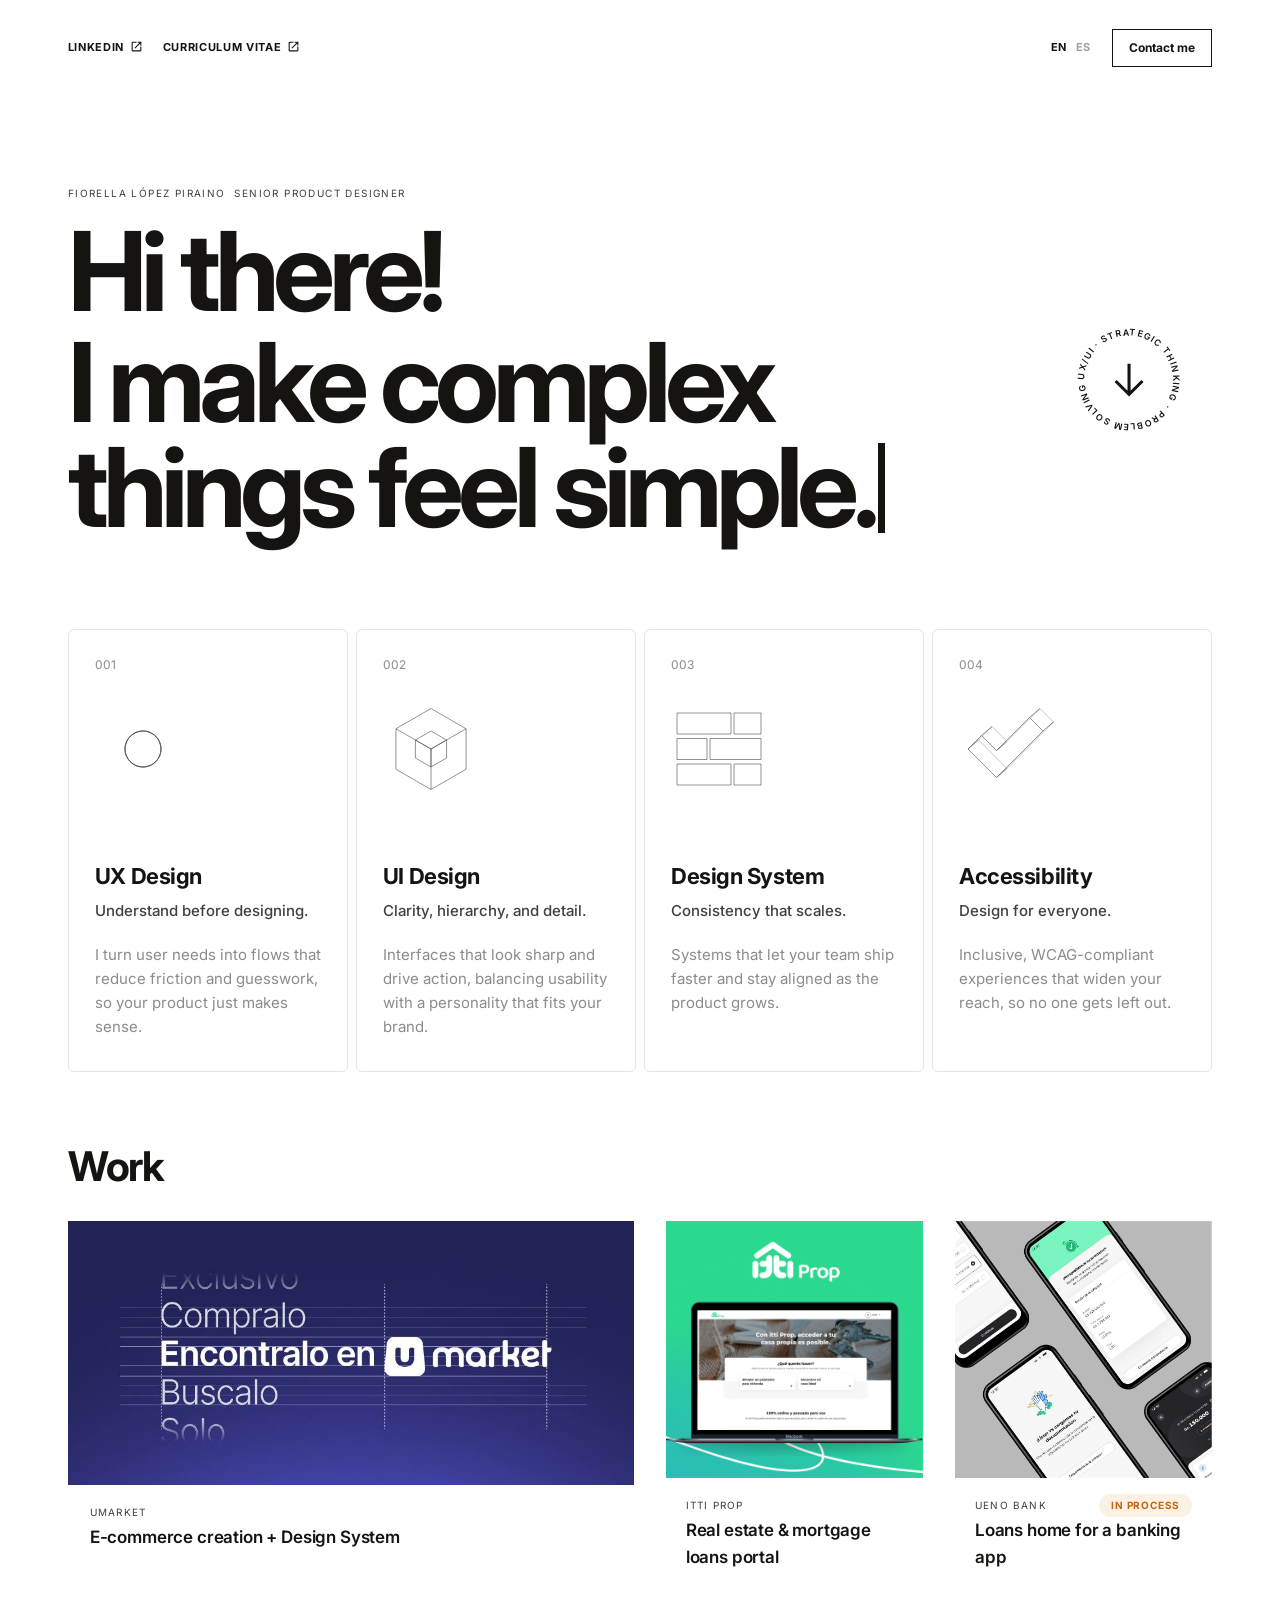
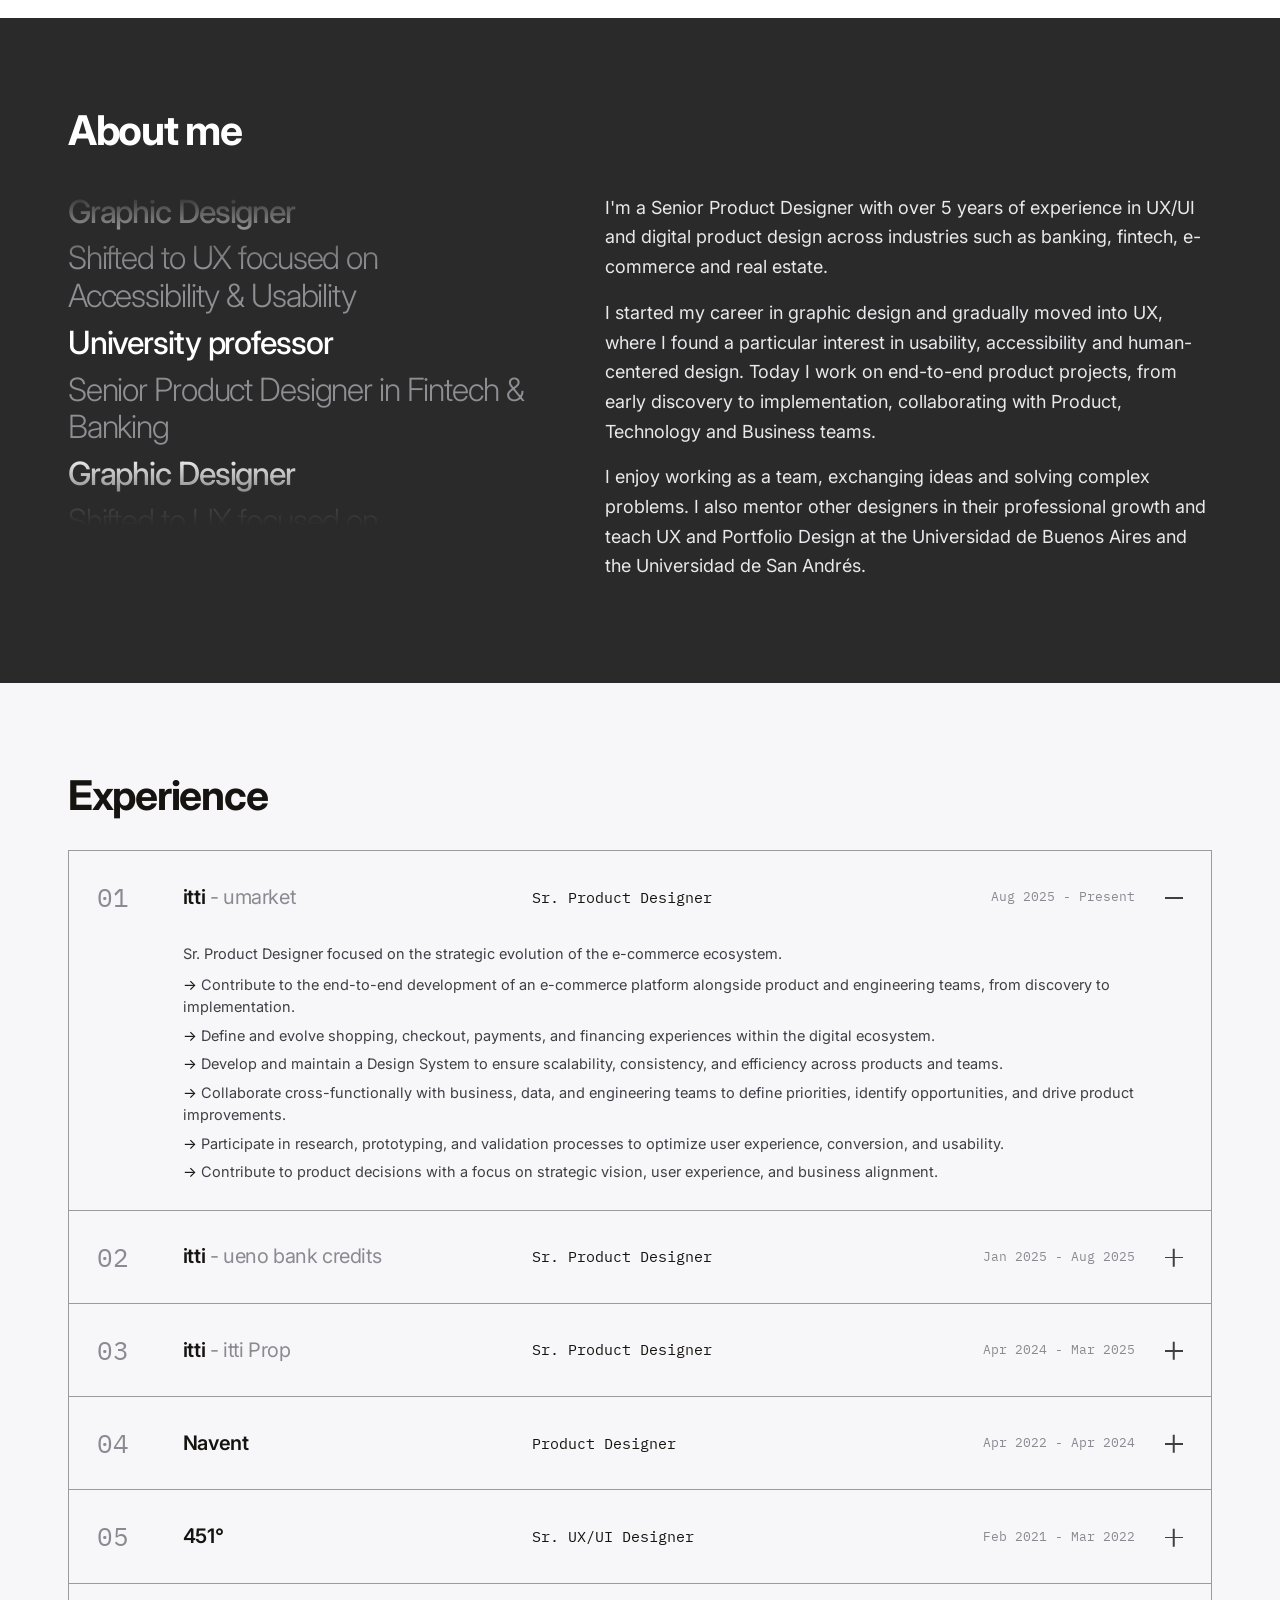
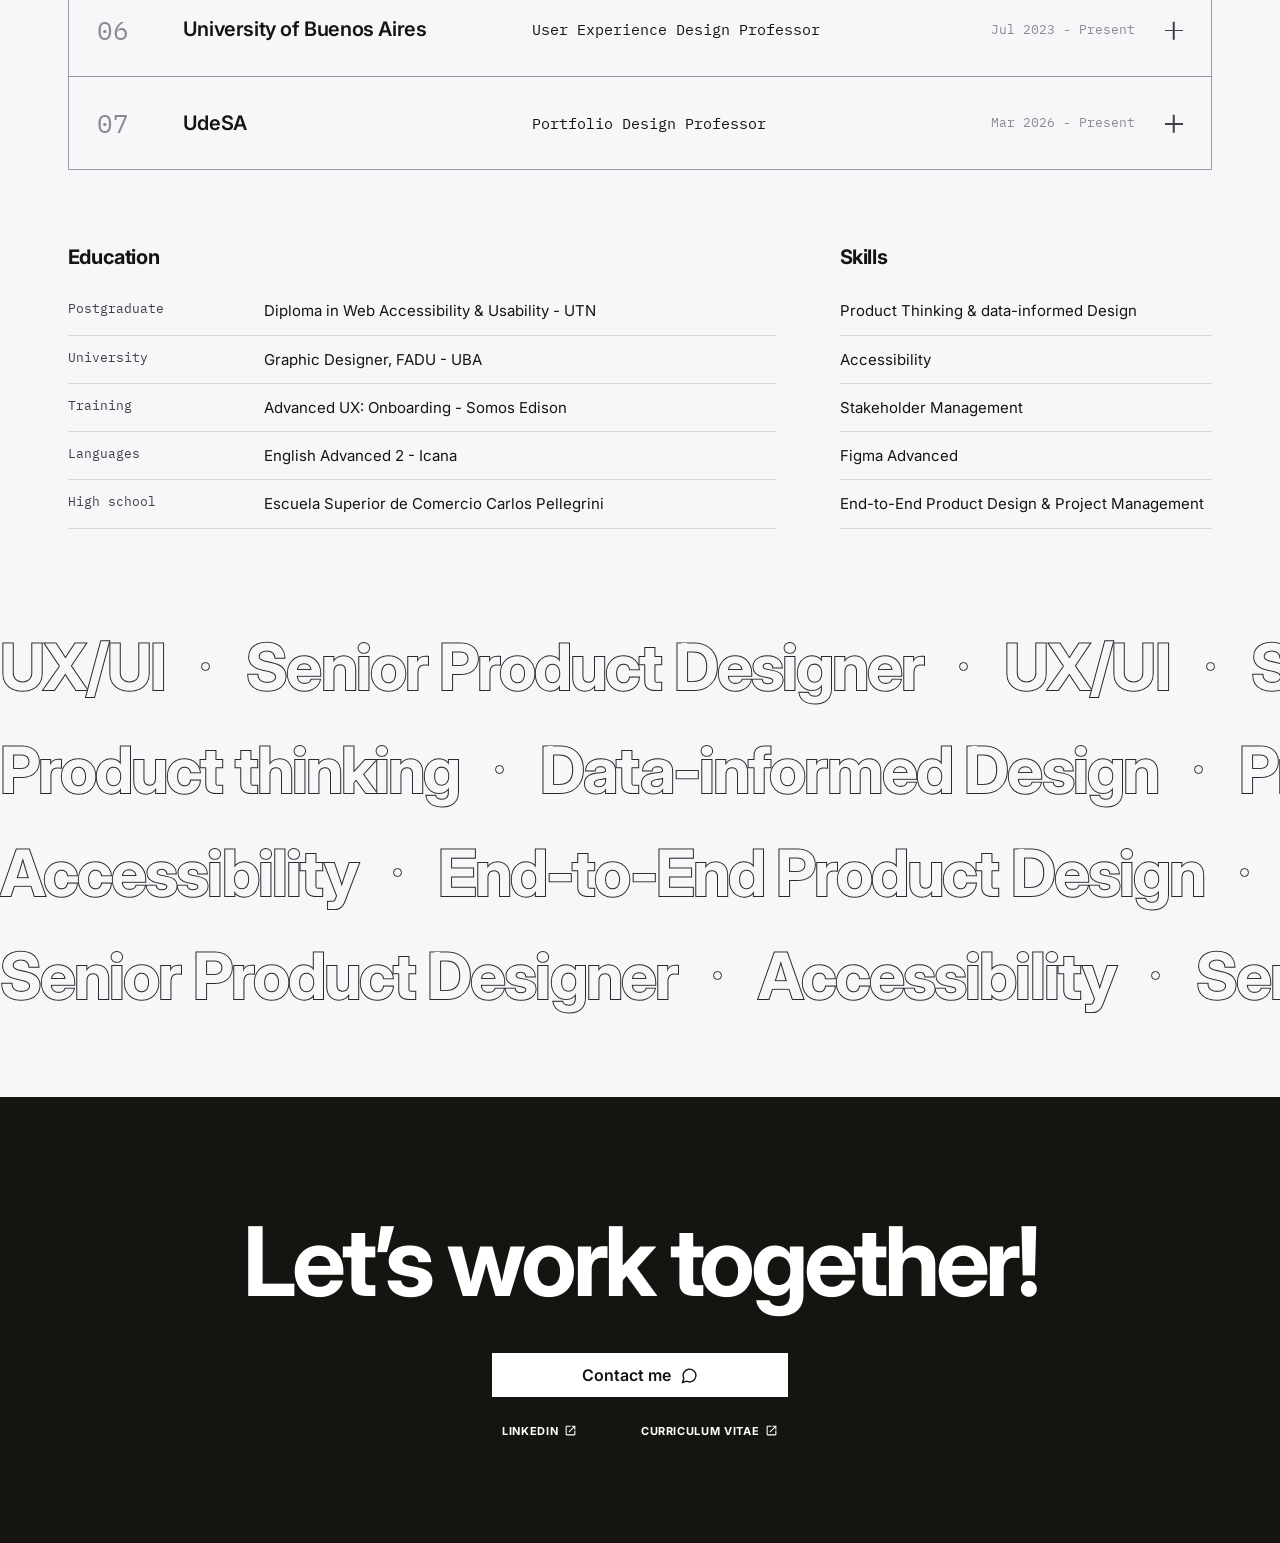
==== commit e20935fa: "v15 Incluye todo lo de la v14 más:  Caso itti Prop, ajustado al PDF: - Intro ("Un país que quiere" ====
--- a/index.html
+++ b/index.html
@@ -18,9 +18,6 @@
     Every text exists twice: data-lang="en" (English) and data-lang="es" (Spanish).
     The EN / ES buttons show one and hide the other. To edit a text, change both versions.
   -->
-
-  <!-- ===== Floating contact button (appears after scrolling) ===== -->
-  <a class="float-contact" href="mailto:fiorelopezph@gmail.com"><span data-lang="en">Contact me</span><span data-lang="es">Contactame</span></a>
 
   <!-- ===== Header: hides when you scroll down, comes back when you scroll up ===== -->
   <header class="site-header" id="top">
@@ -139,12 +136,14 @@
 
         <div class="about-text reveal">
           <div data-lang="en">
-            <p>I'm a Senior Product Designer with 5+ years of experience in UX/UI and digital product across banking, fintech, e-commerce and real estate. I started as a graphic designer, moved into UX with a focus on accessibility and usability, and today I lead end-to-end projects, from product discovery to implementation.</p>
-            <p>I work side by side with product, engineering and business teams, mentor designers, and teach UX and portfolio design at the University of Buenos Aires and Universidad de San Andrés.</p>
+            <p>I'm a Senior Product Designer with over 5 years of experience in UX/UI and digital product design across industries such as banking, fintech, e-commerce and real estate.</p>
+            <p>I started my career in graphic design and gradually moved into UX, where I found a particular interest in usability, accessibility and human-centered design. Today I work on end-to-end product projects, from early discovery to implementation, collaborating with Product, Technology and Business teams.</p>
+            <p>I enjoy working as a team, exchanging ideas and solving complex problems. I also mentor other designers in their professional growth and teach UX and Portfolio Design at the Universidad de Buenos Aires and the Universidad de San Andrés.</p>
           </div>
           <div data-lang="es">
-            <p>Soy Senior Product Designer con más de 5 años de experiencia en UX/UI y producto digital en banca, fintech, e-commerce y real estate. Empecé como diseñadora gráfica, me pasé a UX con foco en accesibilidad y usabilidad, y hoy lidero proyectos end-to-end, de product discovery a implementación.</p>
-            <p>Trabajo codo a codo con equipos de producto, ingeniería y negocio, mentoreo diseñadores y doy clases de UX y de diseño de portfolio en la Universidad de Buenos Aires y la Universidad de San Andrés.</p>
+            <p>Soy Senior Product Designer con más de 5 años de experiencia en UX/UI y diseño de productos digitales en distintas industrias, como banca, fintech, e-commerce y real estate.</p>
+            <p>Empecé mi carrera en diseño gráfico y fui acercándome al mundo de UX, donde encontré un interés particular por la usabilidad, la accesibilidad y el diseño centrado en las personas. Hoy trabajo en proyectos de producto de punta a punta, desde las primeras etapas de discovery hasta su implementación, en colaboración con equipos de Producto, Tecnología y Negocio.</p>
+            <p>Disfruto trabajar en equipo, intercambiar ideas y encontrar soluciones a problemas complejos. También acompaño a otros diseñadores en su desarrollo profesional y doy clases de UX y Diseño de Portfolio en la Universidad de Buenos Aires y la Universidad de San Andrés.</p>
           </div>
         </div>
       </div>
--- a/styles.css
+++ b/styles.css
@@ -162,7 +162,7 @@
 .job-toggle::before, .job-toggle::after { content: ""; position: absolute; left: 0; right: 0; top: 50%; height: 1.5px; background: var(--ink-2); transition: transform .35s var(--ease); }
 .job-toggle::after { transform: rotate(90deg); }
 .job[open] .job-toggle::after { transform: rotate(0); }
-.job summary::before { content: ""; position: absolute; inset: 0; z-index: -1; background: var(--ink); transform: scaleY(0); transform-origin: bottom; transition: transform .5s var(--ease); }
+.job summary::before { content: ""; position: absolute; inset: 0; z-index: -1; background: var(--ink); transform: scaleY(0); transform-origin: top; transition: transform .5s var(--ease); }
 .job summary > * { transition: color .3s; }
 .job summary:hover::before, .job summary:focus-visible::before { transform: scaleY(1); }
 .job summary:hover > *, .job summary:hover .job-co b,
@@ -663,3 +663,73 @@
   .cplot { gap: 4px; }
   .pair > span { font-size: 9.5px; }
 }
+
+/* ---------- v10 ---------- */
+/* Accordion: no dark hover while a row is open */
+.job[open] summary::before, .job[open] summary:hover::before, .job[open] summary:focus-visible::before { transform: scaleY(0); transition-duration: .25s; }
+.job[open] summary:hover > *, .job[open] summary:focus-visible > * { color: inherit; }
+.job[open] summary:hover .job-co b, .job[open] summary:focus-visible .job-co b { color: var(--ink); }
+.job[open] summary:hover .job-num, .job[open] summary:hover .job-co, .job[open] summary:hover .job-date { color: var(--muted); }
+.job[open] summary:hover .job-role { color: var(--ink); }
+.job[open] summary:hover .job-toggle::before, .job[open] summary:hover .job-toggle::after,
+.job[open] summary:focus-visible .job-toggle::before, .job[open] summary:focus-visible .job-toggle::after { background: var(--ink-2); }
+
+/* itti Prop: Ueno Logical only in the product module */
+@font-face { font-family: "Ueno Logical"; src: url("assets/fonts/UenoLogical-Heavy.woff") format("woff"); font-weight: 800; font-display: swap; }
+@font-face { font-family: "Ueno Logical"; src: url("assets/fonts/UenoLogical-Book.woff") format("woff"); font-weight: 400; font-display: swap; }
+.it-product .it-claim { font-family: "Ueno Logical", var(--sans); font-weight: 800; font-size: clamp(30px, 3.75vw, 54px); letter-spacing: 0; }
+.it-product .it-claim-sub { font-family: "Ueno Logical", var(--sans); font-weight: 400; font-size: clamp(22px, 2.78vw, 40px) !important; max-width: 900px; line-height: 1.2; }
+.it-product .it-benefits p { font-family: "Ueno Logical", var(--sans); font-weight: 400; font-size: clamp(17px, 1.71vw, 24.61px); line-height: 1.3; }
+.it-product .it-check { width: 26px; height: 26px; margin-top: 2px; }
+.it-product { padding-top: clamp(64px, 7vw, 110px); }
+
+/* itti Prop: section illustrations aligned with the title block */
+.it-ilus { top: 0; width: clamp(110px, 11vw, 170px); }
+
+/* itti Prop: proposal cards fade in one by one, no movement */
+.it-props.seq .reveal { transform: none !important; transition: opacity .7s ease-out !important; }
+.it-props.seq .reveal:nth-child(1) { transition-delay: 0s !important; }
+.it-props.seq .reveal:nth-child(2) { transition-delay: .2s !important; }
+.it-props.seq .reveal:nth-child(3) { transition-delay: .4s !important; }
+.it-props.seq .reveal:nth-child(4) { transition-delay: .6s !important; }
+.it-props.seq .reveal:nth-child(5) { transition-delay: .8s !important; }
+
+/* itti Prop: video without the green box, keeps its shadow */
+.it-video { background: none; padding: 0; }
+.it-video .desk-frame { margin: 0 auto; }
+
+/* itti Prop: gradient band as divider between Design System and 04 */
+.page-itti > main > .it-topline, main .it-topline { position: static; display: block; height: 14px; background: linear-gradient(90deg, #6ED696, #5CBEB6); }
+main .it-topline + .it-sec { margin-top: 0; }
+
+/* ---------- v13 ---------- */
+/* itti Prop intro: text aligned to the top of the photo, photo a bit smaller (as in the PDF) */
+.it-intro-grid { grid-template-columns: 1.1fr 0.9fr; align-items: start; }
+@media (max-width: 760px) { .it-intro-grid { grid-template-columns: 1fr; } }
+
+/* ---------- v14 ---------- */
+/* Experience accordion: soft grey wash from the top instead of the black fill; text darkens instead of turning white */
+.job summary::before { background: #E9E9EC; }
+.job summary:hover > *, .job summary:focus-visible > * { color: var(--ink-2); }
+.job summary:hover .job-num, .job summary:focus-visible .job-num,
+.job summary:hover .job-co, .job summary:focus-visible .job-co { color: var(--ink-2); }
+.job summary:hover .job-co b, .job summary:focus-visible .job-co b,
+.job summary:hover .job-role, .job summary:focus-visible .job-role { color: var(--ink); }
+.job summary:hover .job-toggle::before, .job summary:hover .job-toggle::after,
+.job summary:focus-visible .job-toggle::before, .job summary:focus-visible .job-toggle::after { background: var(--ink); }
+
+/* ---------- v15 ---------- */
+/* itti Prop: main reading text matched to the PDF (24px, ink color) and kept consistent
+   across "Sobre el proyecto", the intro, the callout and the Design System paragraph */
+.page-itti .case-about .lead,
+.page-itti .it-intro-grid p,
+.page-itti .it-ds-text p { font-size: clamp(18px, 1.6vw, 24px); line-height: 1.65; color: var(--ink); }
+.page-itti .it-intro-grid p + p { margin-top: 0; }
+.page-itti .it-intro-grid p:nth-of-type(n+3) { margin-top: 1.65em; }   /* one blank line between paragraphs (EN/ES copies alternate in the markup) */
+.page-itti .it-ds-text p { max-width: 1280px; }
+.page-itti .it-intro .case-h2 { max-width: 1120px; }
+.page-itti .it-callout { margin-top: clamp(56px, 6.9vw, 104px); padding: 6px 22px; line-height: 1.4; border-width: 1px; font-size: clamp(16px, 1.6vw, 24px) !important; }
+@media (min-width: 761px) {
+  .page-itti .case-about { grid-template-columns: 860fr 406fr; gap: clamp(32px, 5.7vw, 86px); }
+  .page-itti .it-intro-grid { grid-template-columns: 673fr 623fr; gap: clamp(32px, 3.7vw, 56px); margin-top: clamp(32px, 3.7vw, 56px); }
+}
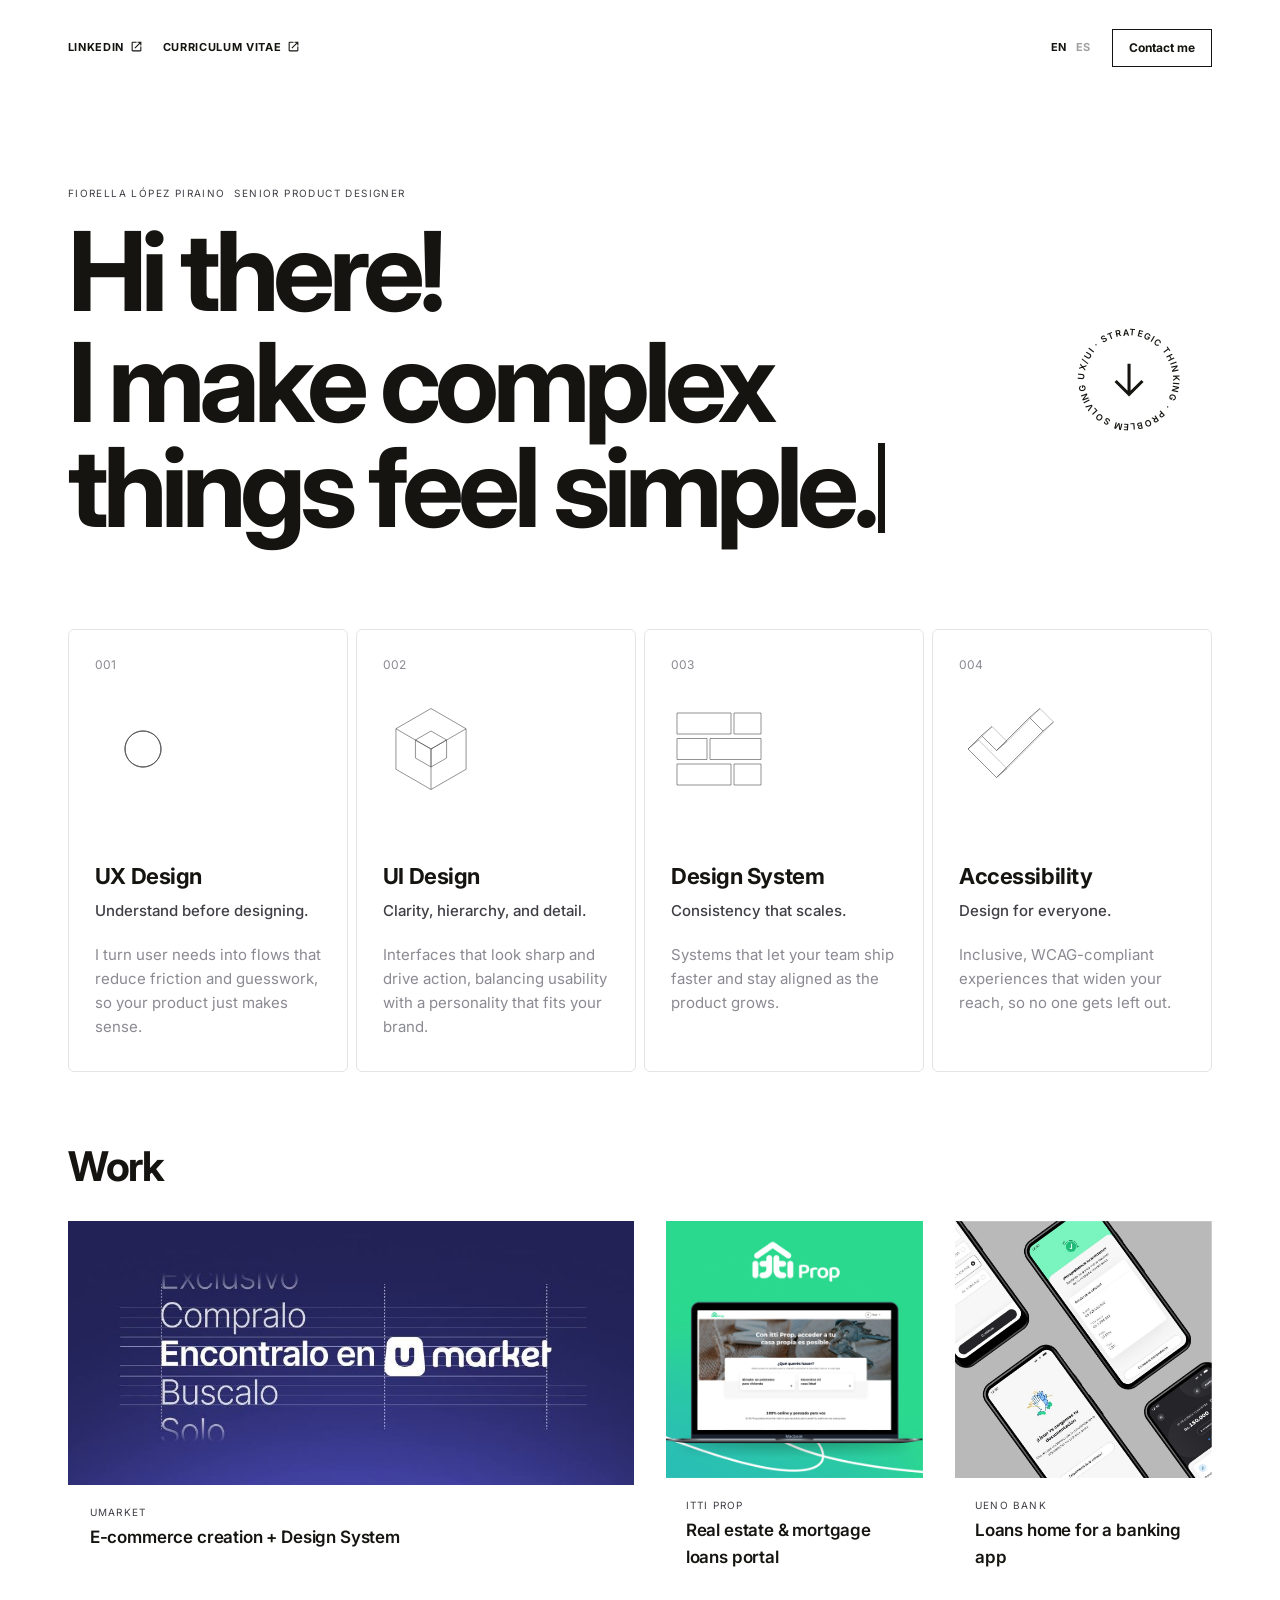
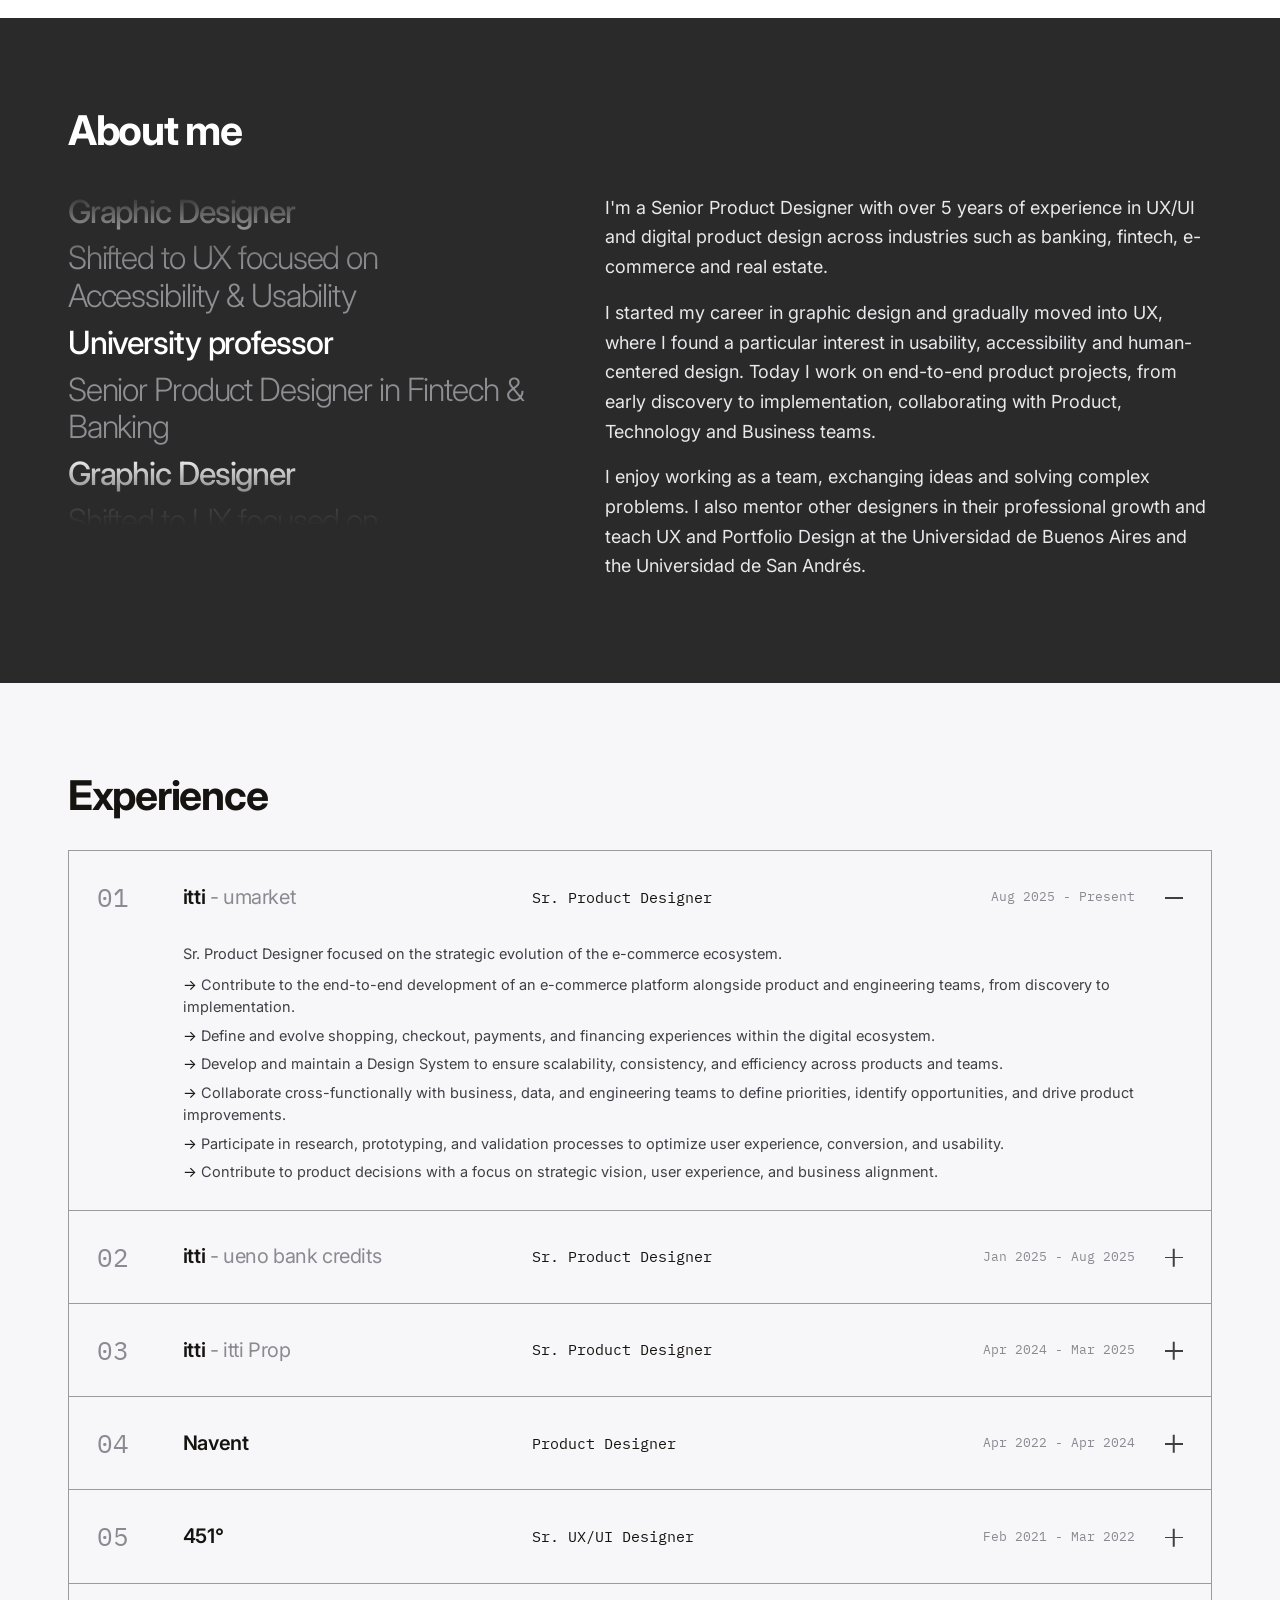
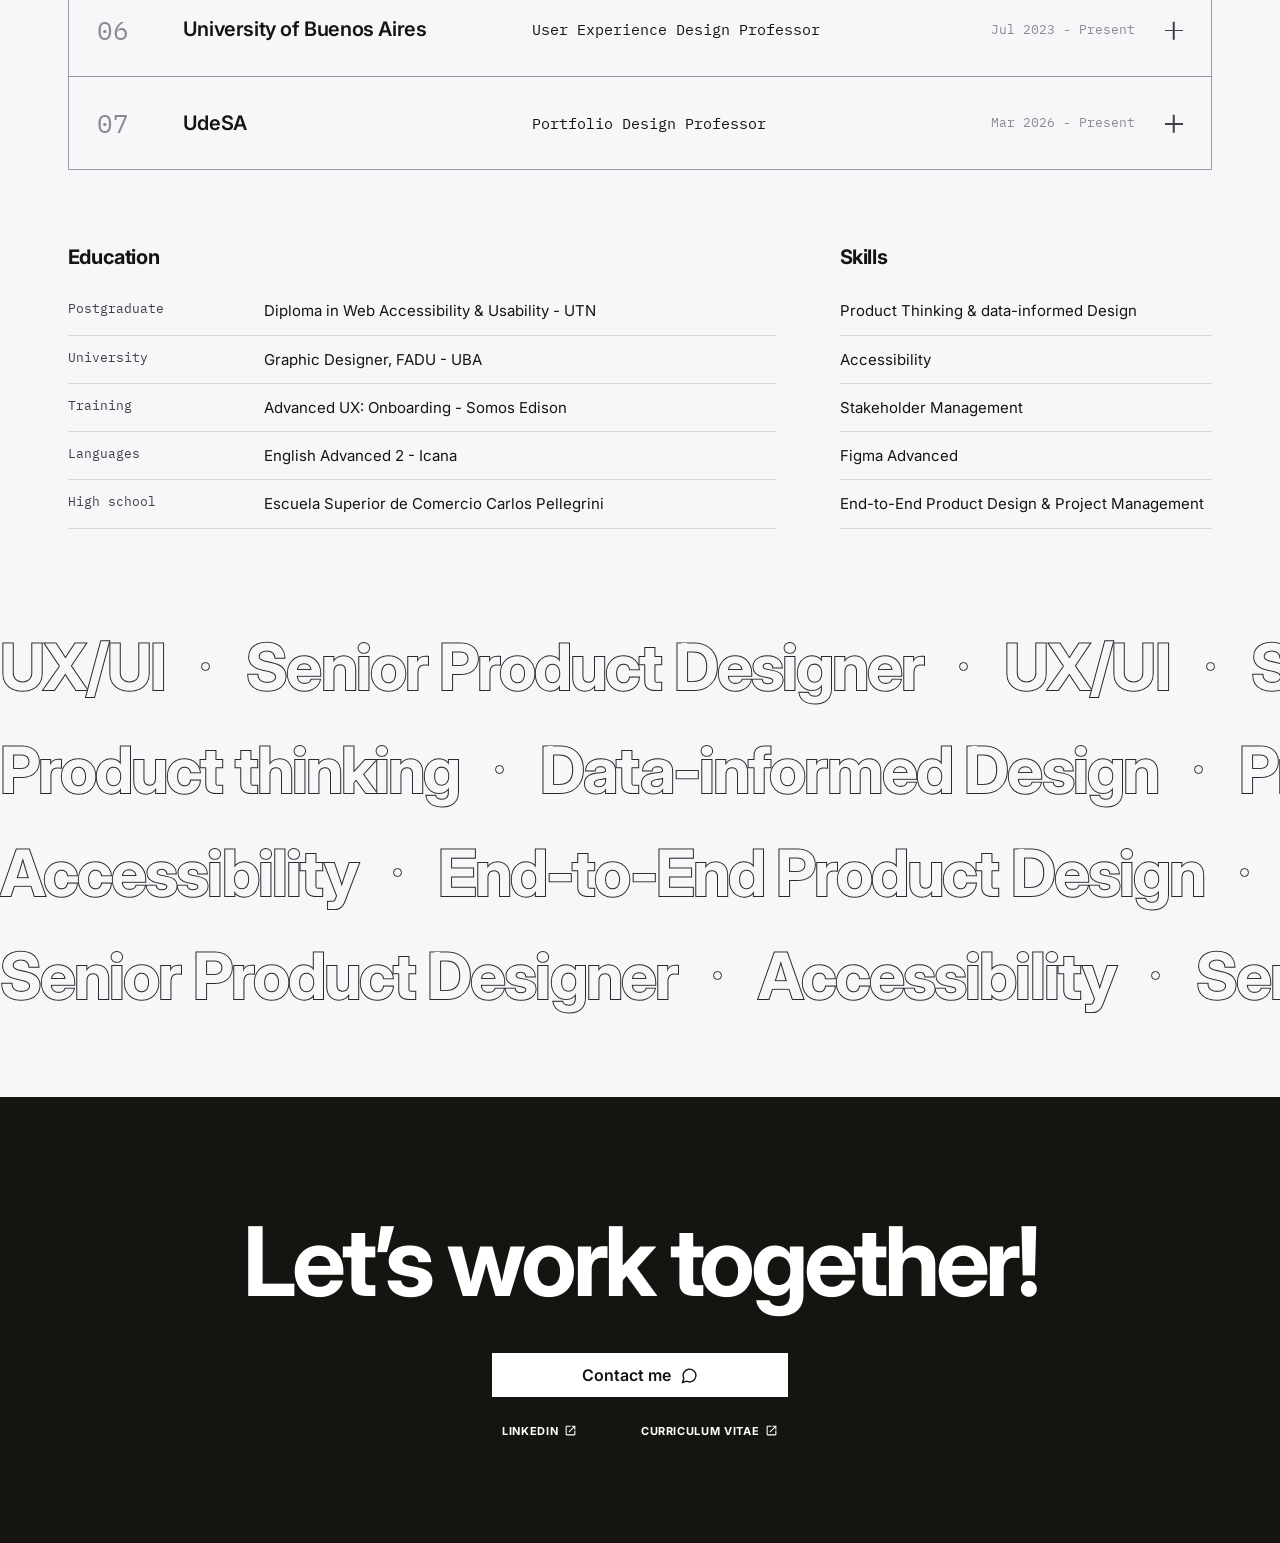
==== commit 7def55f6: "v17 Incluye todo lo de la v16 más:  - Nuevo caso "Home de préstamos" (uenoprestamos.html):   - la" ====
--- a/index.html
+++ b/index.html
@@ -103,11 +103,11 @@
           <p class="project-client">itti Prop</p>
           <h3 class="project-title"><span data-lang="en">Real estate &amp; mortgage loans portal</span><span data-lang="es">Portal de viviendas y préstamos hipotecarios</span></h3>
         </a>
-        <div class="project project--soon reveal">
+        <a class="project reveal" href="uenoprestamos.html" data-cursor-en="View case" data-cursor-es="Ver caso">
           <div class="project-media"><img src="assets/work-ueno-prestamos.jpg" alt="Phones showing loan screens of the ueno bank app" width="913" height="912"></div>
-          <p class="project-client">ueno bank <span class="pill-soon"><span data-lang="en">In process</span><span data-lang="es">En proceso</span></span></p>
+          <p class="project-client">ueno bank</p>
           <h3 class="project-title"><span data-lang="en">Loans home for a banking app</span><span data-lang="es">Home de préstamos para app bancaria</span></h3>
-        </div>
+        </a>
       </div>
     </section>
 
--- a/styles.css
+++ b/styles.css
@@ -718,18 +718,77 @@
 .job summary:hover .job-toggle::before, .job summary:hover .job-toggle::after,
 .job summary:focus-visible .job-toggle::before, .job summary:focus-visible .job-toggle::after { background: var(--ink); }
 
-/* ---------- v15 ---------- */
-/* itti Prop: main reading text matched to the PDF (24px, ink color) and kept consistent
-   across "Sobre el proyecto", the intro, the callout and the Design System paragraph */
-.page-itti .case-about .lead,
-.page-itti .it-intro-grid p,
-.page-itti .it-ds-text p { font-size: clamp(18px, 1.6vw, 24px); line-height: 1.65; color: var(--ink); }
-.page-itti .it-intro-grid p + p { margin-top: 0; }
-.page-itti .it-intro-grid p:nth-of-type(n+3) { margin-top: 1.65em; }   /* one blank line between paragraphs (EN/ES copies alternate in the markup) */
-.page-itti .it-ds-text p { max-width: 1280px; }
-.page-itti .it-intro .case-h2 { max-width: 1120px; }
-.page-itti .it-callout { margin-top: clamp(56px, 6.9vw, 104px); padding: 6px 22px; line-height: 1.4; border-width: 1px; font-size: clamp(16px, 1.6vw, 24px) !important; }
-@media (min-width: 761px) {
-  .page-itti .case-about { grid-template-columns: 860fr 406fr; gap: clamp(32px, 5.7vw, 86px); }
-  .page-itti .it-intro-grid { grid-template-columns: 673fr 623fr; gap: clamp(32px, 3.7vw, 56px); margin-top: clamp(32px, 3.7vw, 56px); }
-}
+
+/* ---------- v16 ---------- */
+/* itti Prop intro: first paragraph starts at the top of the photo (EN/ES copies alternate in the markup,
+   so the "p + p" spacing was also pushing down the first visible paragraph) */
+.it-intro-grid p + p { margin-top: 0; }
+.it-intro-grid p:nth-of-type(n+3) { margin-top: 20px; }
+
+/* ---------- v17 ---------- */
+/* Loans home case (uenoprestamos.html): reuses the itti Prop components with the case violet accent */
+.page-ueno .ue-note { margin-top: 32px; font-size: 14px; color: var(--muted); }
+.page-ueno .band .case-h3 { margin-top: 48px; }
+.ph { aspect-ratio: var(--ar, 16 / 9); border: 1.5px dashed var(--line-strong); border-radius: 16px; background: repeating-linear-gradient(135deg, transparent 0 14px, rgba(0,0,0,.025) 14px 28px); display: grid; place-items: center; padding: 24px; text-align: center; }
+.ph span { font: 500 13px var(--mono); color: var(--muted); max-width: 46ch; }
+.ue-gap { margin-top: 28px; margin-bottom: 28px; }
+.ue-focus .it-card { padding: 26px 28px; }
+.ue-q { font-size: clamp(18px, 1.5vw, 22px); line-height: 1.4; color: var(--ink); letter-spacing: -0.01em; margin: 6px 0 14px !important; }
+.ue-big { font-size: clamp(34px, 3vw, 46px); font-weight: 600; letter-spacing: -0.03em; color: var(--ink); line-height: 1; margin: 8px 0 6px !important; }
+.ue-final { display: grid; grid-template-columns: minmax(260px, 0.8fr) 1fr; gap: clamp(32px, 5vw, 80px); align-items: center; margin-top: 12px; }
+.ue-steps { list-style: none; margin: 0; padding: 0; display: grid; gap: 14px; }
+.ue-steps li { display: grid; grid-template-columns: 44px 1fr; gap: 12px; align-items: baseline; padding-bottom: 14px; border-bottom: 1px solid #E4E4E7; }
+.ue-steps li:last-child { border-bottom: 0; }
+.ue-steps .n { font: 500 15px var(--mono); color: var(--violet); }
+.ue-steps p { font-size: 14.5px; line-height: 1.6; color: var(--ink-2); }
+.ue-steps b { color: var(--ink); font-weight: 600; }
+@media (max-width: 760px) { .ue-final { grid-template-columns: 1fr; } }
+.ue-fig { margin: 0; }
+.ue-fig img { display: block; width: 100%; height: auto; }
+.ue-fig figcaption { font-size: 12.5px; color: var(--muted); margin-top: 12px; text-align: center; }
+.ue-narrow { max-width: 1000px; margin-left: auto; margin-right: auto; }
+.ue-anim video { display: block; width: 100%; height: auto; border-radius: 16px; }
+.ue-steps li { transition: opacity .35s; }
+.ue-steps li.on .n { color: var(--green); }
+.ue-steps li.on b { color: var(--green); }
+/* v17 · loans case layout from Fio's PDF */
+.k-warn { background: #FFF1DE; color: #C26A00; }
+.ue-wf { display: grid; grid-template-columns: 0.95fr 1.05fr; gap: clamp(32px, 5vw, 80px); align-items: center; }
+.ue-arrows { gap: 22px; }
+.ue-arrows li { font-size: clamp(15px, 1.1vw, 17px); }
+.ue-split { display: grid; grid-template-columns: 1fr 1fr; gap: clamp(24px, 3vw, 40px); align-items: start; margin-top: 20px; }
+.ue-stack { display: grid; gap: 14px; }
+.ue-stack .it-card { padding: 20px 22px; }
+.ue-decs { display: grid; grid-template-columns: repeat(4, 1fr); gap: 14px; }
+.ue-dec { background: #fff; border: 1px solid #ECECEF; border-radius: 10px; padding: 18px 20px; font-size: 14px; line-height: 1.55; color: var(--ink-2); }
+.ue-dec b { color: var(--ink); }
+.ue-dec-n { display: block; font: 500 20px var(--mono); color: var(--green); margin-bottom: 8px; }
+.ue-foot { font-size: 11px; font-style: italic; color: var(--ink-2); margin-top: 10px !important; line-height: 1.4; }
+.ue-bullets { margin: 6px 0 14px; padding-left: 20px; font-size: 14.5px; color: var(--ink-2); line-height: 1.65; }
+.ue-bullets b { color: var(--ink); }
+.ue-bullets.ue-lg { font-size: clamp(15px, 1.15vw, 17px); margin-top: 28px; }
+.ue-tight { margin-bottom: 4px !important; }
+.ue-lead { max-width: none; margin-bottom: 40px !important; }
+.ue-center { text-align: center; }
+.ue-video-sec .case-video { margin-top: 24px; }
+@media (max-width: 760px) { .ue-wf, .ue-split, .ue-decs { grid-template-columns: 1fr; } }
+@media (min-width: 761px) and (max-width: 1100px) { .ue-decs { grid-template-columns: 1fr 1fr; } }
+.ue-dec-n { font: 600 20px var(--sans); }
+.ue-ab-img { max-width: 600px; }
+.page-ueno .case-title { font-size: clamp(56px, 7.94vw, 120px); line-height: 1.0833; }   /* 120px / 130px line height at 1512px */
+.ue-states-img { max-width: 820px; margin-left: auto; margin-right: auto; }   /* smaller, so the final-home loop leads */
+/* v17 · loans case: last tweaks */
+.ue-split { align-items: stretch; }
+.ue-split .ue-fig { display: flex; flex-direction: column; justify-content: space-between; }
+.ue-split .ue-fig figcaption { margin-top: 12px; }
+.ue-three { grid-template-columns: repeat(3, 1fr); }
+.ue-three .ue-dec { padding: 20px 20px 34px; }
+.ue-three .ue-dec p { font-size: clamp(16px, 1.25vw, 19px); }
+.ue-decs.seq .reveal { transform: none !important; transition: opacity .7s var(--ease); }
+.ue-decs.seq .reveal:nth-child(1) { transition-delay: 0s; }
+.ue-decs.seq .reveal:nth-child(2) { transition-delay: .25s; }
+.ue-decs.seq .reveal:nth-child(3) { transition-delay: .5s; }
+#s06 .case-video { margin-top: clamp(48px, 5vw, 72px); }
+@media (max-width: 760px) { .ue-three { grid-template-columns: 1fr; } }
+.ue-wf { align-items: start; }
+.ue-wf .ue-fig figcaption { margin-top: 4px; }
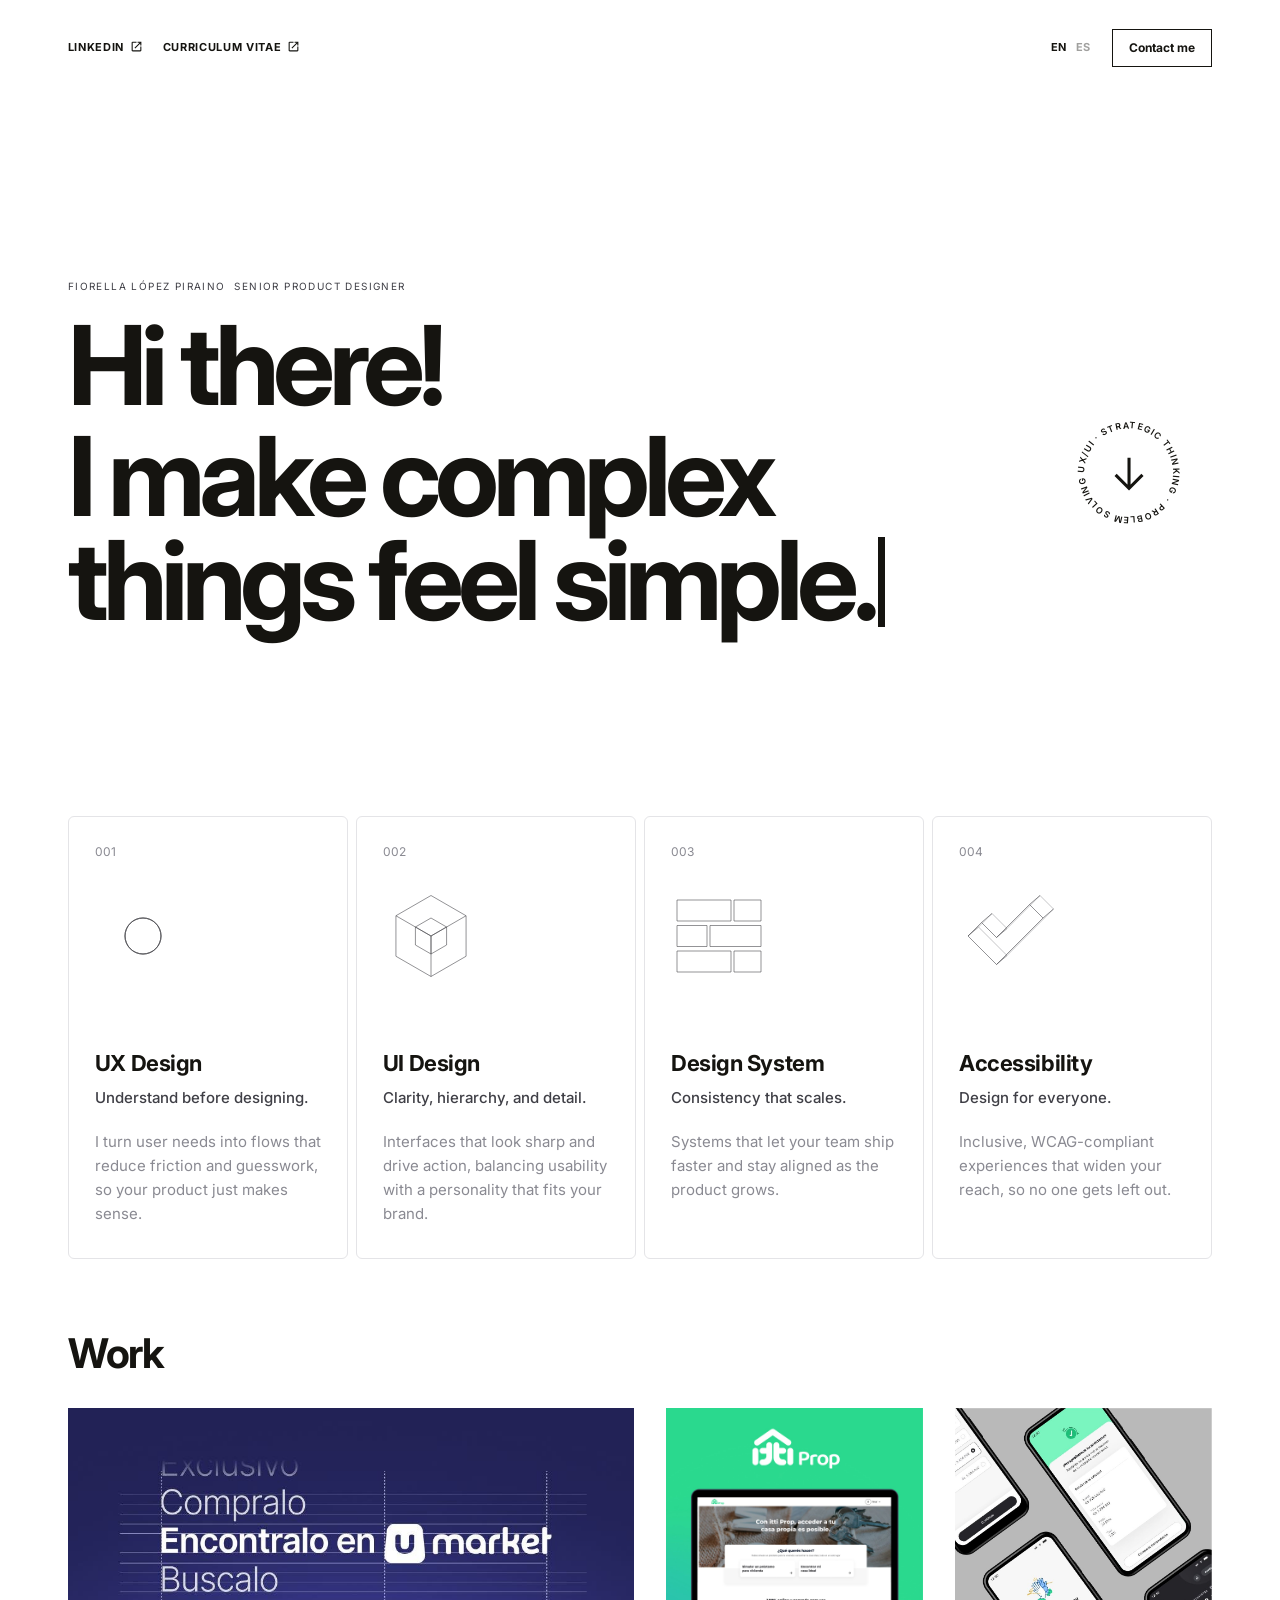
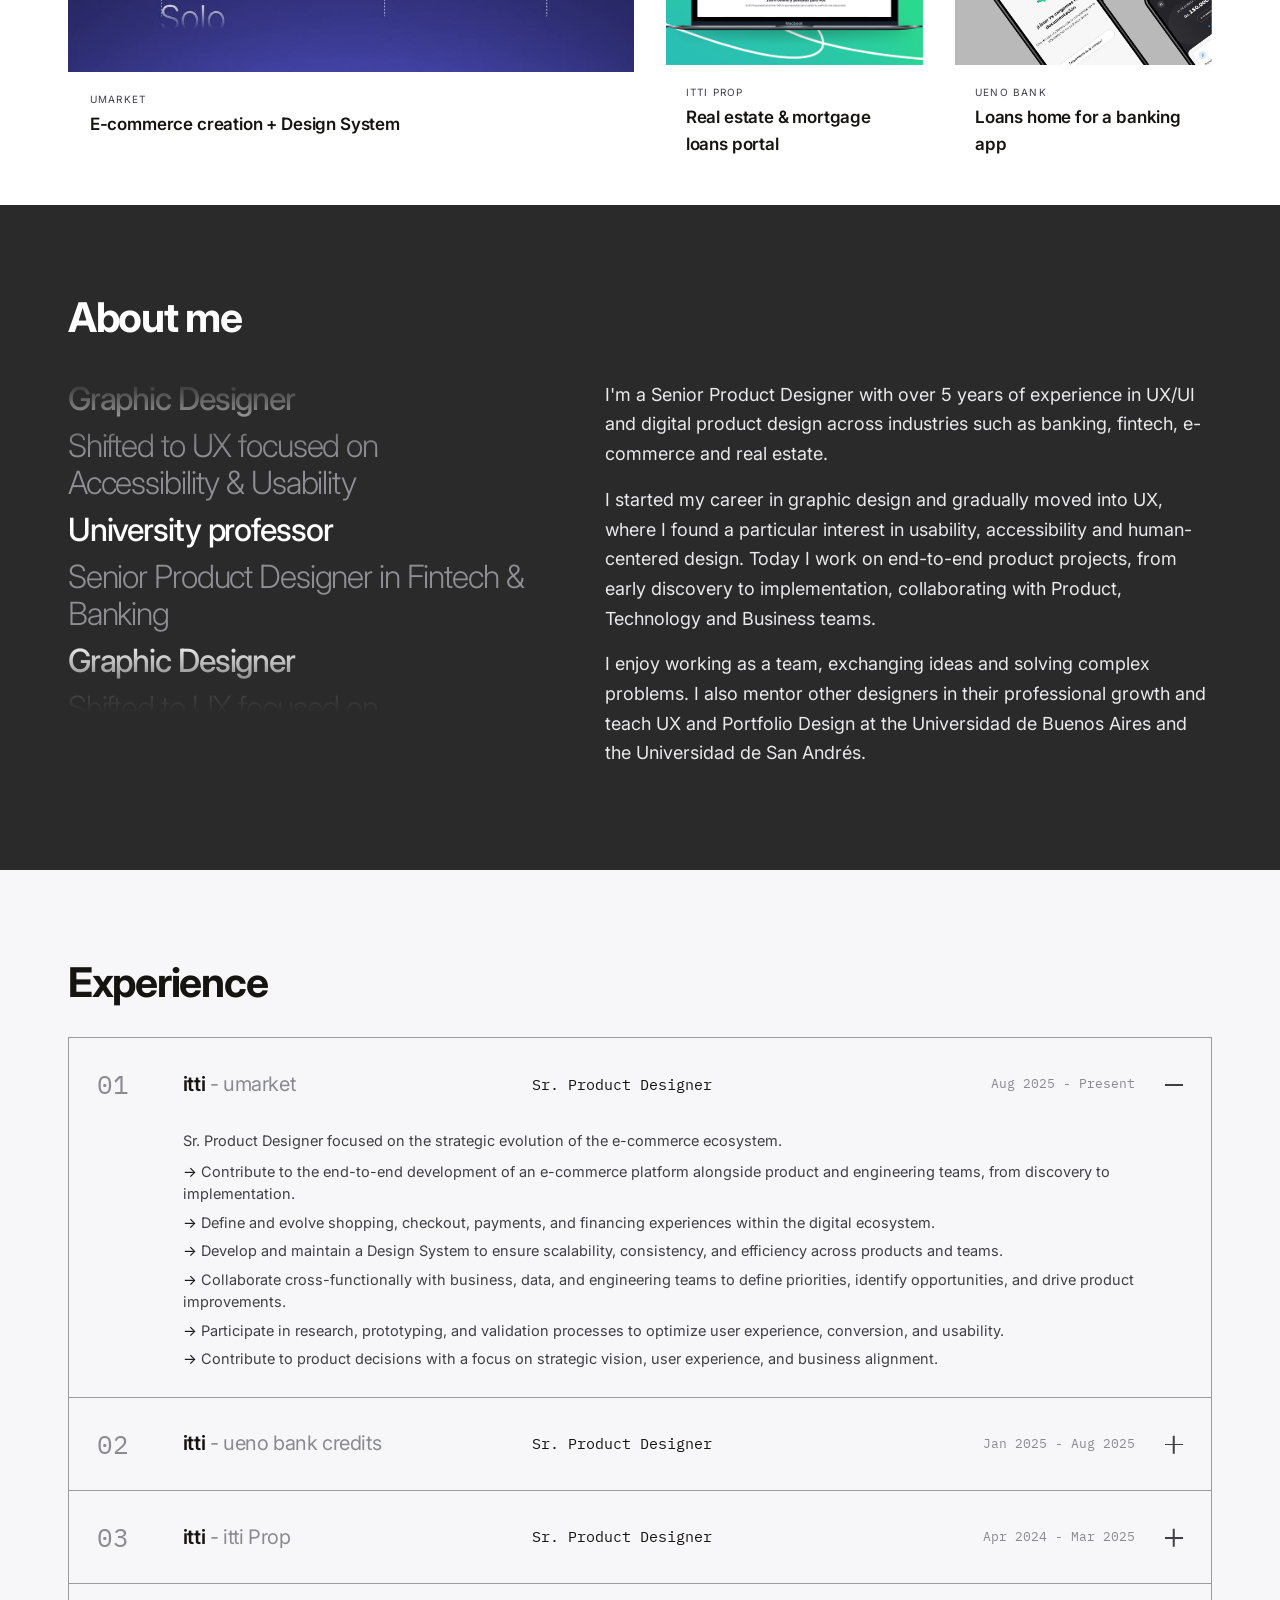
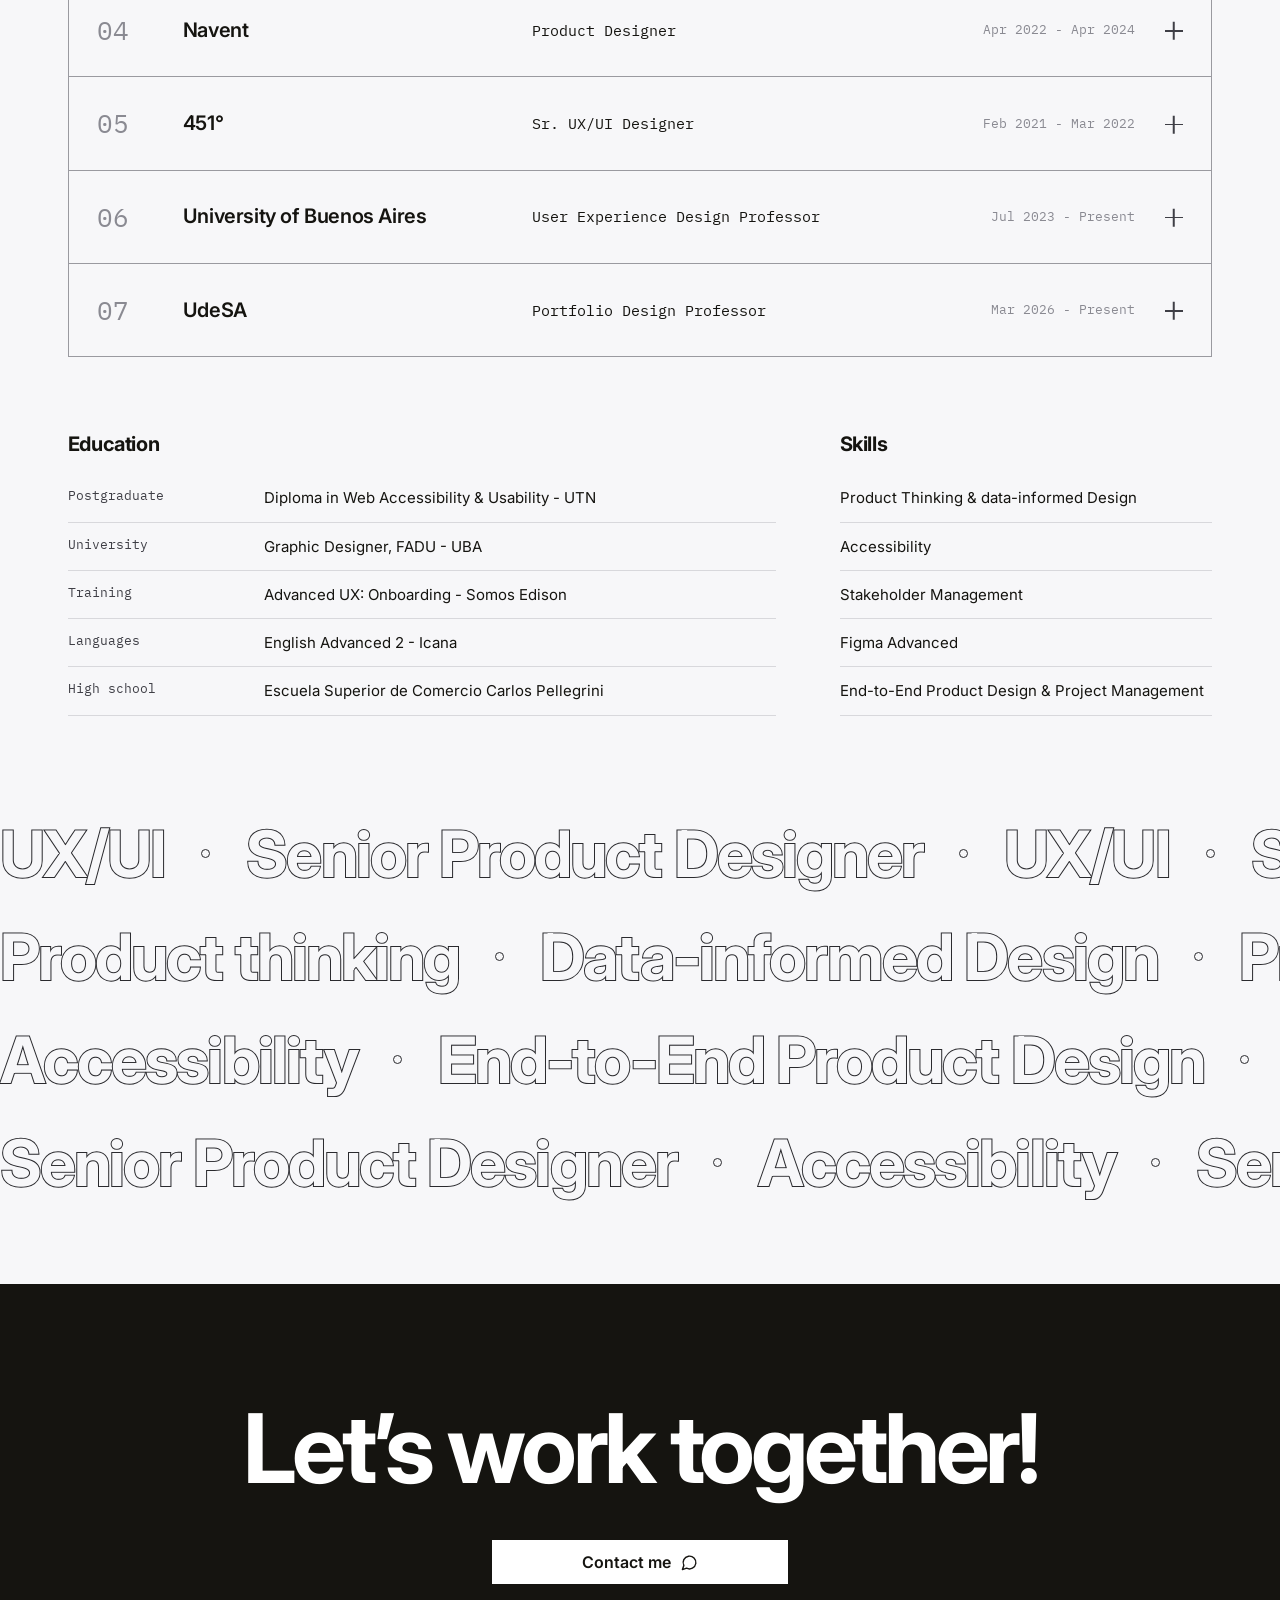
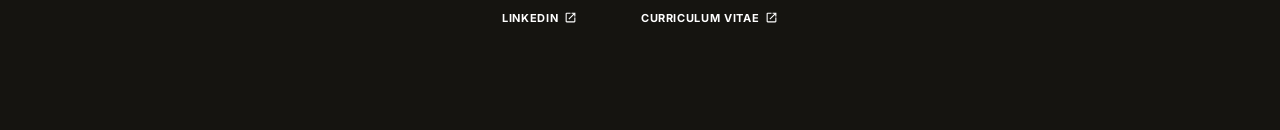
==== commit f0410f4f: "v21 - CV: nueva sección "Docencia" debajo de Experiencia, con UdeSA y FADU UBA (salen de Experiencia" ====
--- a/index.html
+++ b/index.html
@@ -22,7 +22,8 @@
   <!-- ===== Header: hides when you scroll down, comes back when you scroll up ===== -->
   <header class="site-header" id="top">
     <nav class="wrap nav">
-      <div class="nav-links">
+      <button type="button" class="nav-burger" aria-expanded="false" aria-controls="nav-links" aria-label="Menu"><span></span><span></span><span></span></button>
+      <div class="nav-links" id="nav-links">
         <a href="https://linkedin.com/in/fiorelopez" target="_blank" rel="noopener">LinkedIn <svg class="i-ext" viewBox="0 0 24 24" aria-hidden="true"><path d="M5 21q-.825 0-1.413-.588T3 19V5q0-.825.588-1.413T5 3h7v2H5v14h14v-7h2v7q0 .825-.588 1.413T19 21H5Zm4.7-5.3-1.4-1.4L17.6 5H14V3h7v7h-2V6.4l-9.3 9.3Z"/></svg></a>
         <a href="cv.html" target="_blank" rel="noopener"><span data-lang="en">Curriculum vitae</span><span data-lang="es">Currículum</span> <svg class="i-ext" viewBox="0 0 24 24" aria-hidden="true"><path d="M5 21q-.825 0-1.413-.588T3 19V5q0-.825.588-1.413T5 3h7v2H5v14h14v-7h2v7q0 .825-.588 1.413T19 21H5Zm4.7-5.3-1.4-1.4L17.6 5H14V3h7v7h-2V6.4l-9.3 9.3Z"/></svg></a>
       </div>
--- a/styles.css
+++ b/styles.css
@@ -792,3 +792,72 @@
 @media (max-width: 760px) { .ue-three { grid-template-columns: 1fr; } }
 .ue-wf { align-items: start; }
 .ue-wf .ue-fig figcaption { margin-top: 4px; }
+
+/* ---------- v18 · mobile fixes ---------- */
+/* Home scroll badge: explicit sizes so iOS Safari centres the arrow (SVGs don't stretch with inset there) */
+.scroll-badge .ring { width: 100%; height: 100%; }
+.scroll-badge .arrow { inset: auto; left: 30%; top: 30%; width: 40%; height: 40%; }
+@media (hover: none) { .scroll-badge:hover .arrow { transform: none; } }
+@media (max-width: 760px) {
+  /* umarket research: stack "Channels" and "Categories" so the page only scrolls vertically */
+  .g-bottom { grid-template-columns: 1fr; gap: 8px; }
+  .g-bottom > * { min-width: 0; }
+  /* Figma prototype link: smaller on phones */
+  .proto-link { font-size: 14px; }
+  .proto-link .i-ext { width: 16px; height: 16px; }
+}
+
+/* ---------- v20 · hero fills the screen, with a peek of the service cards ---------- */
+/* Header + hero leave a strip of the 4 service cards visible at the bottom so it reads as scrollable.
+   --hh (header height) is set by script.js. Fixed height also stops the typing effect from moving the cards. */
+.hero { box-sizing: border-box; height: calc(100vh - var(--hh, 88px) - 84px); height: calc(100svh - var(--hh, 88px) - 84px); min-height: 460px;
+        display: flex; flex-direction: column; justify-content: center; padding-top: 24px; padding-bottom: 24px; }
+@media (max-width: 760px) {
+  .hero { height: calc(100vh - var(--hh, 72px) - 72px); height: calc(100svh - var(--hh, 72px) - 72px); min-height: 480px; justify-content: flex-start; padding-top: 32px; padding-bottom: 24px; }
+  .hero-row { flex: 1; justify-content: space-between; }
+}
+
+/* ---------- v21 ---------- */
+/* itti Prop chart: the 7,10% bracket lands on the two green bars (Visión and ueno), same edge logic as the 48,6% one */
+.bracket.b2 { left: 23.02%; width: 30.93%; }
+
+/* Mobile header: hamburger on the left holds LinkedIn + CV; language and "Contact me" stay on the right */
+.nav-burger { display: none; }
+@media (max-width: 760px) {
+  .nav { position: relative; }
+  .nav-burger { display: flex; flex-direction: column; justify-content: center; gap: 5px; width: 40px; height: 40px; margin-left: -8px; padding: 8px; background: none; border: 0; cursor: pointer; }
+  .nav-burger span { display: block; height: 1.5px; width: 22px; background: var(--ink); transition: transform .3s var(--ease), opacity .2s; }
+  .nav-burger[aria-expanded="true"] span:nth-child(1) { transform: translateY(6.5px) rotate(45deg); }
+  .nav-burger[aria-expanded="true"] span:nth-child(2) { opacity: 0; }
+  .nav-burger[aria-expanded="true"] span:nth-child(3) { transform: translateY(-6.5px) rotate(-45deg); }
+  .nav-links { display: flex; position: absolute; top: 100%; left: 0; right: 0; flex-direction: column; align-items: flex-start; gap: 0;
+               background: #fff; border-bottom: 1px solid #E4E4E7; padding: 4px max(16px, 5.3vw) 12px;
+               opacity: 0; visibility: hidden; transform: translateY(-6px); transition: opacity .25s, transform .25s var(--ease), visibility 0s .25s; }
+  .nav-links.is-open { opacity: 1; visibility: visible; transform: none; transition: opacity .25s, transform .25s var(--ease); }
+  .nav-links a { padding: 14px 0; width: 100%; }
+  .nav-links a + a { border-top: 1px solid #F0F0F2; }
+  .nav-right { gap: 14px; }
+  .nav-links .nav-home { display: block; opacity: 1; }
+}
+
+/* "More cases" module at the end of each case (option C) */
+.nc { padding-top: clamp(56px, 7vw, 104px); padding-bottom: clamp(56px, 7vw, 104px); border-top: 1px solid #ECECEF; }
+.nc-k { display: block; font-size: 11px; letter-spacing: .14em; text-transform: uppercase; color: var(--ink-2); }
+.nc > .nc-k { margin-bottom: 20px; }
+.nc-grid { display: grid; grid-template-columns: 1.6fr 1fr; gap: 16px; align-items: stretch; }
+.nc-big { display: flex; flex-direction: column; justify-content: space-between; min-height: clamp(260px, 24vw, 360px); padding: clamp(24px, 2.6vw, 40px);
+          border: 1px solid #DCDCE0; position: relative; overflow: hidden; }
+.nc-big::before { content: ""; position: absolute; inset: 0; background: #E9E9EC; transform: scaleY(0); transform-origin: top; transition: transform .5s var(--ease); z-index: 0; }
+.nc-big > * { position: relative; z-index: 1; }
+.nc-big:hover::before, .nc-big:focus-visible::before { transform: scaleY(1); }
+.nc-body { display: block; }
+.nc-client { display: block; font-size: 11px; letter-spacing: .14em; text-transform: uppercase; color: var(--ink-2); margin-bottom: 8px; }
+.nc-title { display: block; font-size: clamp(26px, 2.8vw, 42px); font-weight: 700; letter-spacing: -0.03em; line-height: 1.1; color: var(--ink); }
+.nc-title.sm { font-size: clamp(16px, 1.25vw, 19px); letter-spacing: -0.01em; line-height: 1.3; }
+.nc-ar { display: inline-block; transition: transform .35s var(--ease); }
+.nc-big:hover .nc-ar, .nc-small:hover .nc-ar { transform: translateX(6px); }
+.nc-small { display: flex; flex-direction: column; }
+.nc-media { display: block; overflow: hidden; aspect-ratio: 16 / 10; background: #eee; margin-bottom: 14px; }
+.nc-media img { width: 100%; height: 100%; object-fit: cover; transition: transform .9s var(--ease); }
+.nc-small:hover .nc-media img { transform: scale(1.06); }
+@media (max-width: 760px) { .nc-grid { grid-template-columns: 1fr; } .nc-big { min-height: 200px; } }
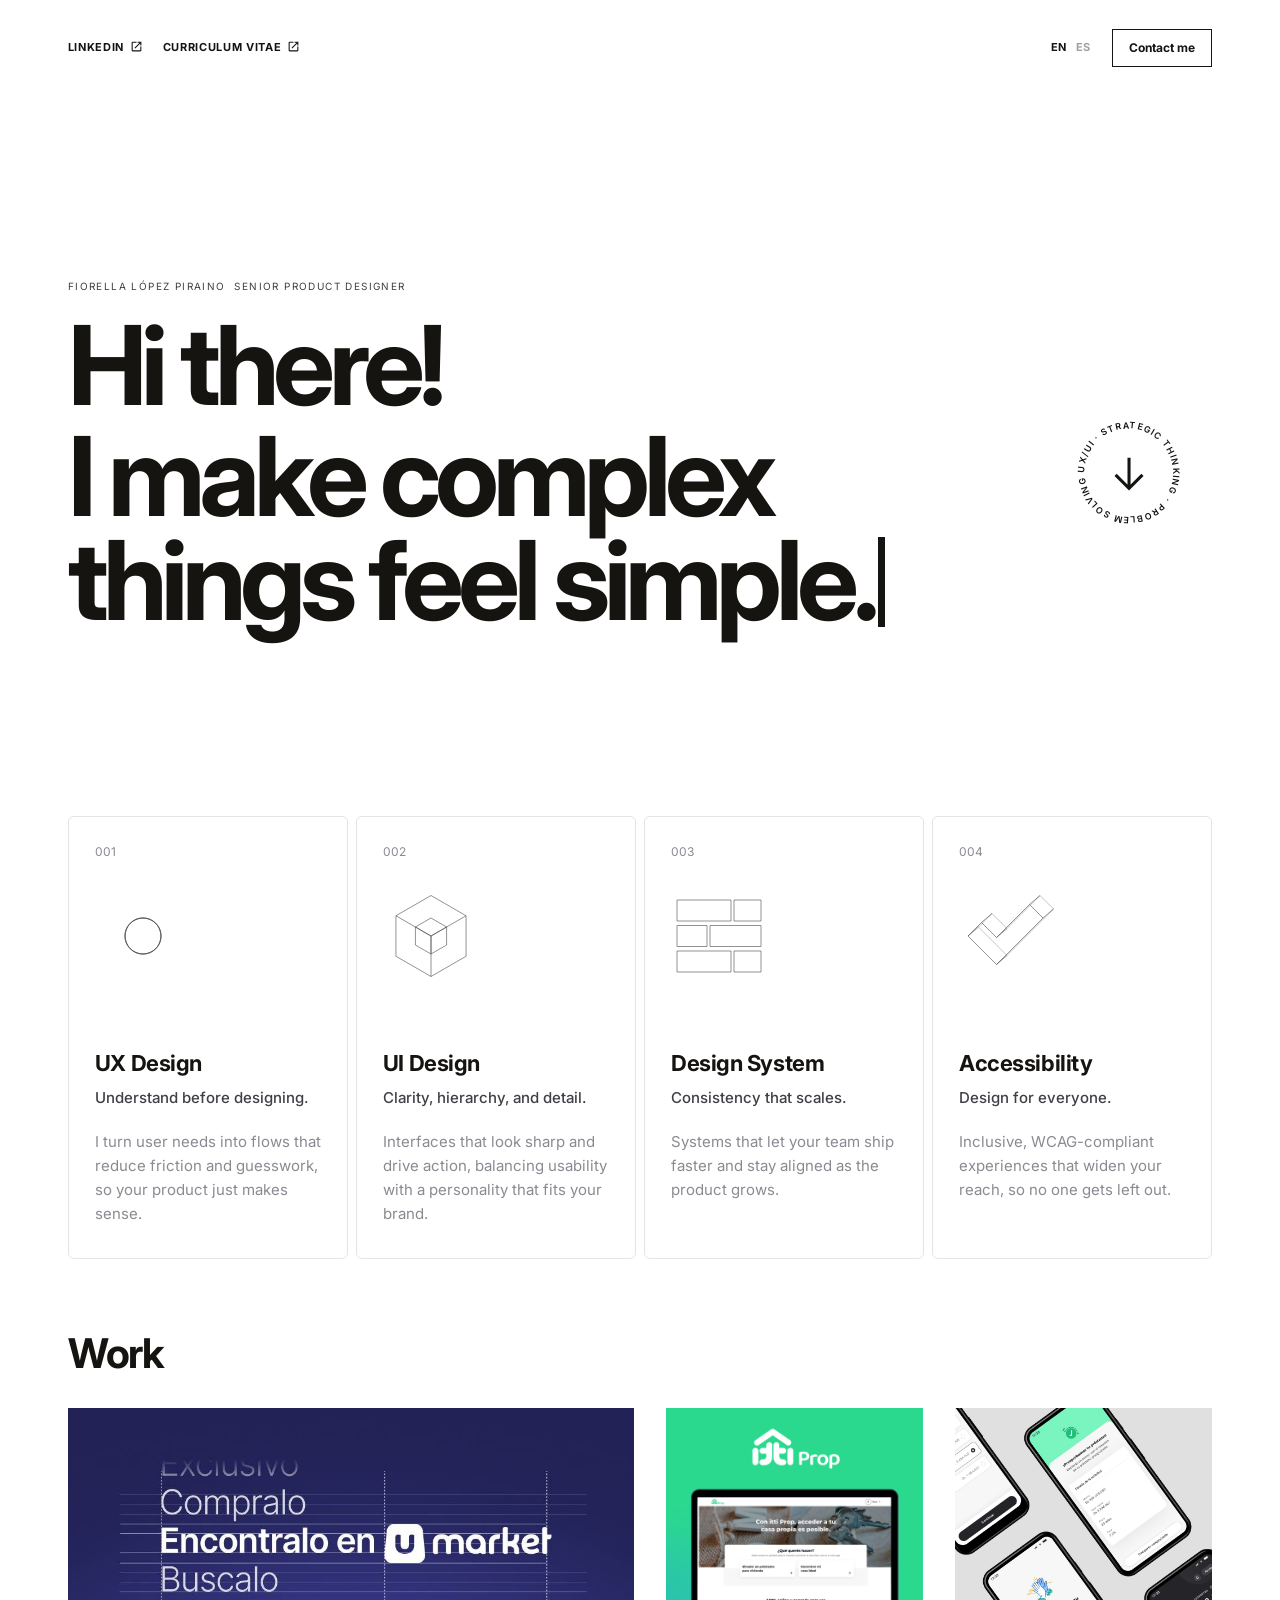
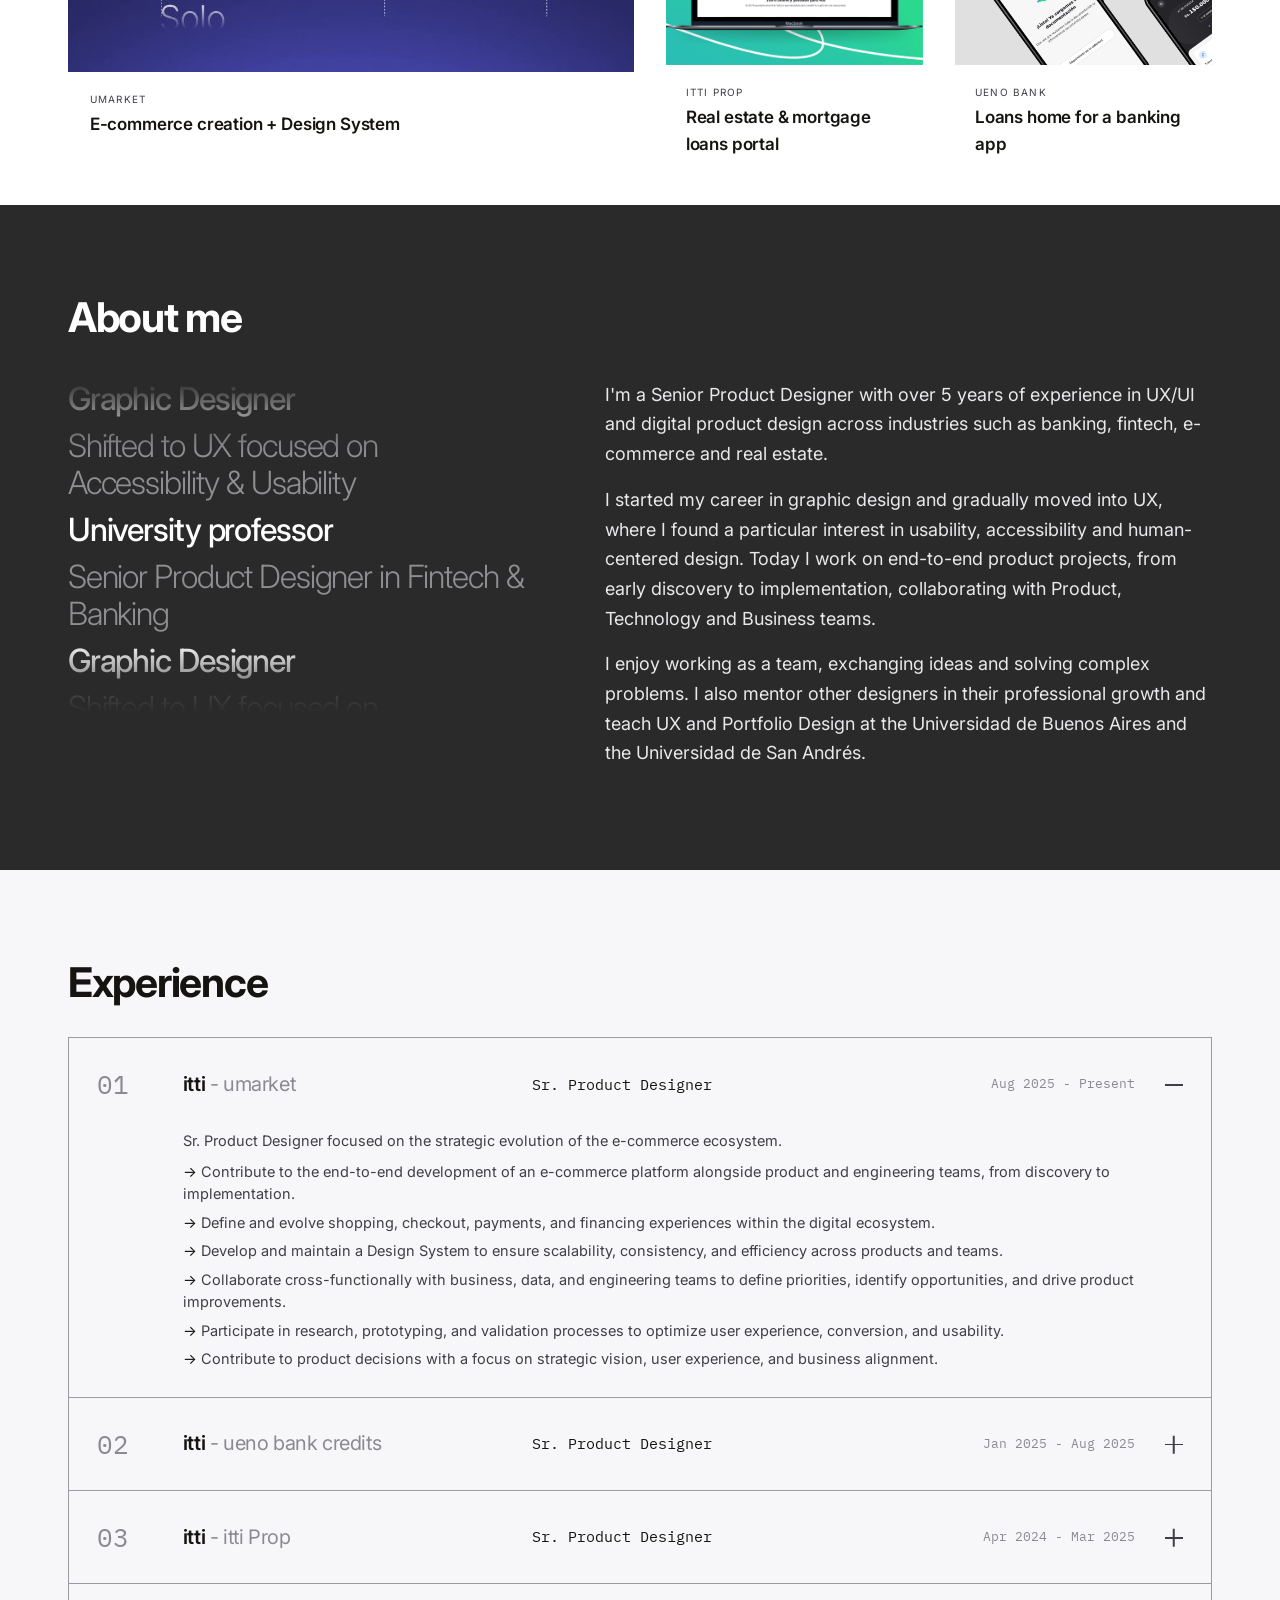
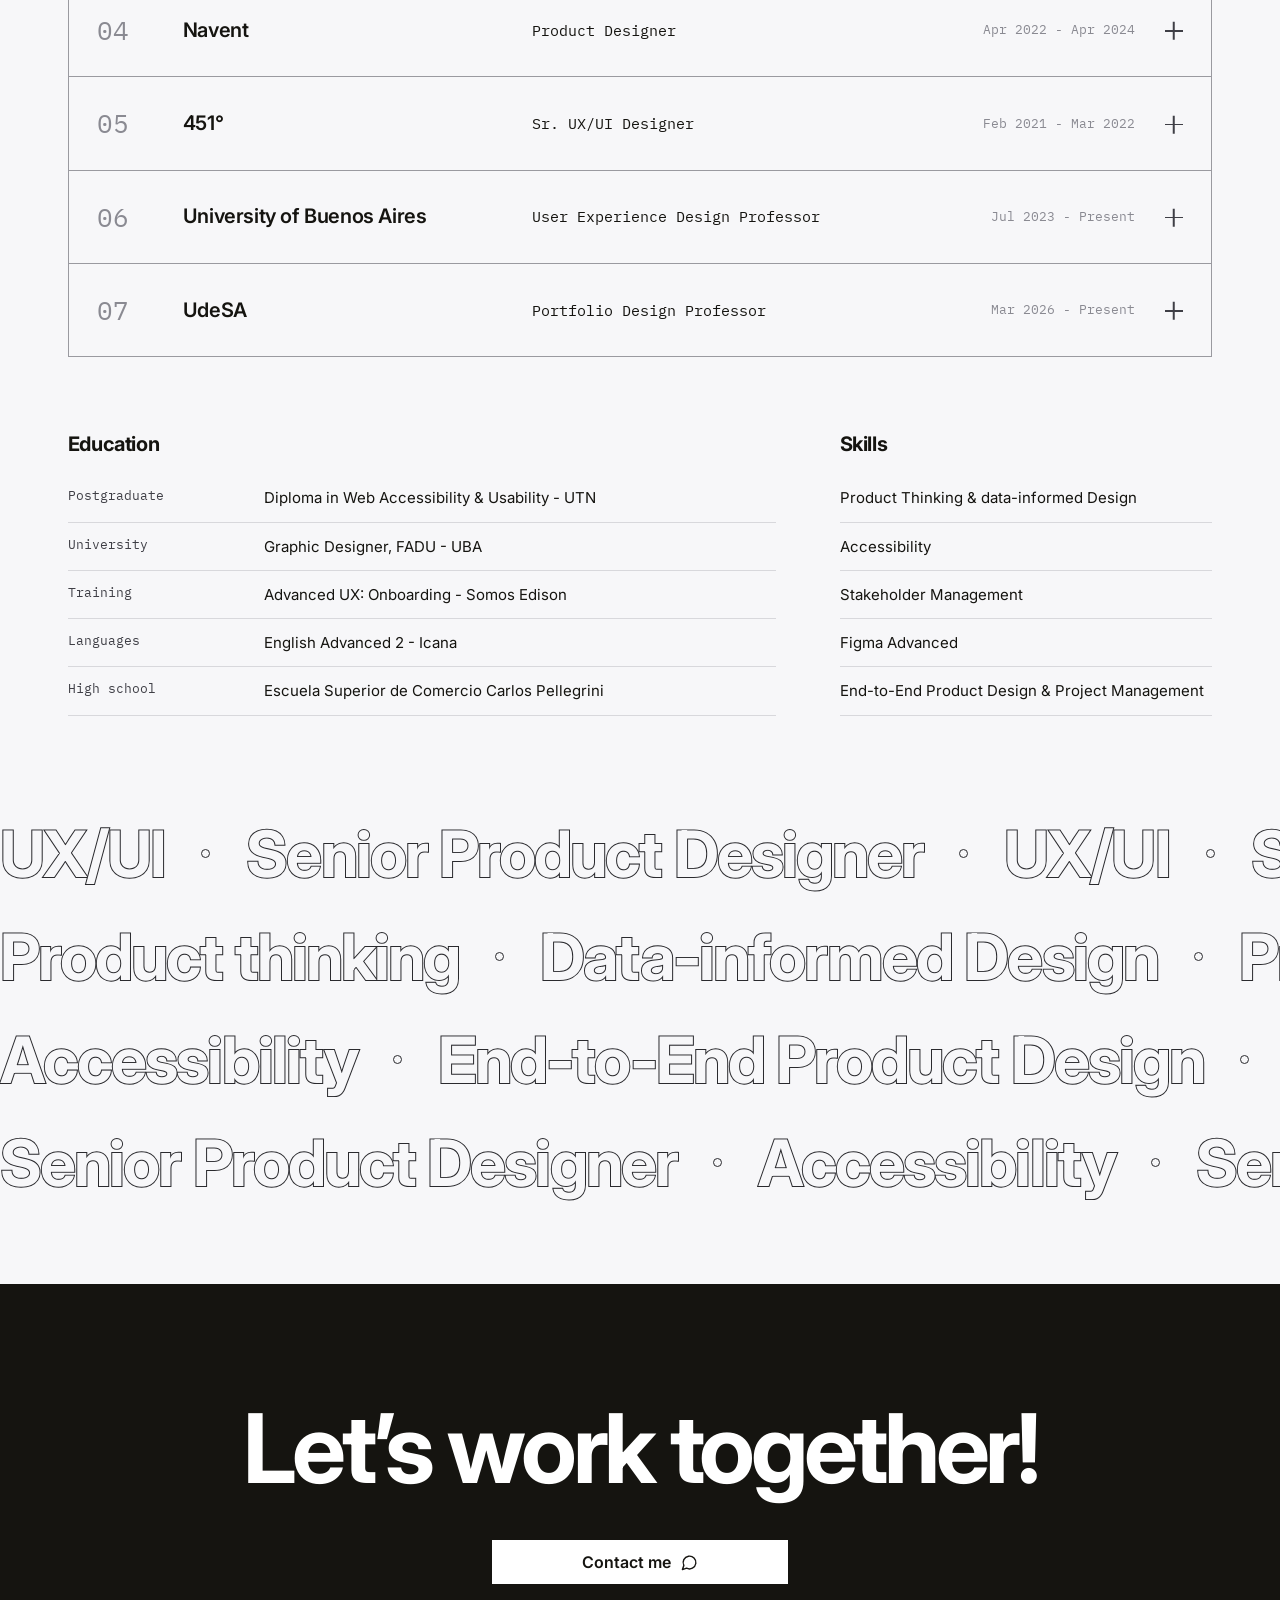
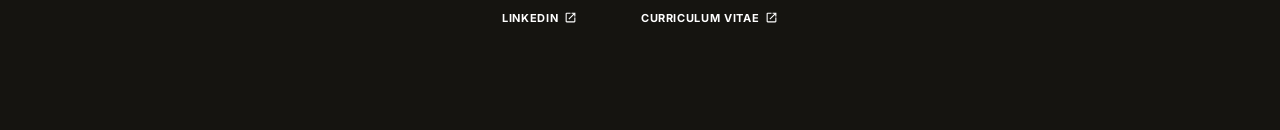
==== commit 5a6c5a8a: "v23 - "Más casos de estudio": nuevo diseño según la propuesta de Fio. Título arriba y dos portadas a" ====
--- a/index.html
+++ b/index.html
@@ -105,7 +105,7 @@
           <h3 class="project-title"><span data-lang="en">Real estate &amp; mortgage loans portal</span><span data-lang="es">Portal de viviendas y préstamos hipotecarios</span></h3>
         </a>
         <a class="project reveal" href="uenoprestamos.html" data-cursor-en="View case" data-cursor-es="Ver caso">
-          <div class="project-media"><img src="assets/work-ueno-prestamos.jpg" alt="Phones showing loan screens of the ueno bank app" width="913" height="912"></div>
+          <div class="project-media"><img src="assets/work-ueno-prestamos.jpg" alt="Phones showing loan screens of the ueno bank app" width="912" height="912"></div>
           <p class="project-client">ueno bank</p>
           <h3 class="project-title"><span data-lang="en">Loans home for a banking app</span><span data-lang="es">Home de préstamos para app bancaria</span></h3>
         </a>
--- a/styles.css
+++ b/styles.css
@@ -840,24 +840,14 @@
   .nav-links .nav-home { display: block; opacity: 1; }
 }
 
-/* "More cases" module at the end of each case (option C) */
-.nc { padding-top: clamp(56px, 7vw, 104px); padding-bottom: clamp(56px, 7vw, 104px); border-top: 1px solid #ECECEF; }
-.nc-k { display: block; font-size: 11px; letter-spacing: .14em; text-transform: uppercase; color: var(--ink-2); }
-.nc > .nc-k { margin-bottom: 20px; }
-.nc-grid { display: grid; grid-template-columns: 1.6fr 1fr; gap: 16px; align-items: stretch; }
-.nc-big { display: flex; flex-direction: column; justify-content: space-between; min-height: clamp(260px, 24vw, 360px); padding: clamp(24px, 2.6vw, 40px);
-          border: 1px solid #DCDCE0; position: relative; overflow: hidden; }
-.nc-big::before { content: ""; position: absolute; inset: 0; background: #E9E9EC; transform: scaleY(0); transform-origin: top; transition: transform .5s var(--ease); z-index: 0; }
-.nc-big > * { position: relative; z-index: 1; }
-.nc-big:hover::before, .nc-big:focus-visible::before { transform: scaleY(1); }
-.nc-body { display: block; }
-.nc-client { display: block; font-size: 11px; letter-spacing: .14em; text-transform: uppercase; color: var(--ink-2); margin-bottom: 8px; }
-.nc-title { display: block; font-size: clamp(26px, 2.8vw, 42px); font-weight: 700; letter-spacing: -0.03em; line-height: 1.1; color: var(--ink); }
-.nc-title.sm { font-size: clamp(16px, 1.25vw, 19px); letter-spacing: -0.01em; line-height: 1.3; }
-.nc-ar { display: inline-block; transition: transform .35s var(--ease); }
-.nc-big:hover .nc-ar, .nc-small:hover .nc-ar { transform: translateX(6px); }
-.nc-small { display: flex; flex-direction: column; }
-.nc-media { display: block; overflow: hidden; aspect-ratio: 16 / 10; background: #eee; margin-bottom: 14px; }
+/* "More case studies" module at the end of each case (v23, following Fio's layout): heading + two wide covers with client and title */
+.nc { padding-top: clamp(56px, 6vw, 96px); padding-bottom: clamp(64px, 7vw, 112px); }
+.nc-h { font-size: clamp(24px, 1.95vw, 30px); font-weight: 700; letter-spacing: -0.025em; line-height: 1.15; margin: 0 0 clamp(28px, 2.8vw, 44px); }
+.nc-grid { display: grid; grid-template-columns: 1fr 1fr; gap: clamp(16px, 2.2vw, 32px); }
+.nc-card { display: block; }
+.nc-media { display: block; overflow: hidden; aspect-ratio: 1976 / 537; background: #eee; margin-bottom: 18px; }
 .nc-media img { width: 100%; height: 100%; object-fit: cover; transition: transform .9s var(--ease); }
-.nc-small:hover .nc-media img { transform: scale(1.06); }
-@media (max-width: 760px) { .nc-grid { grid-template-columns: 1fr; } .nc-big { min-height: 200px; } }
+.nc-card:hover .nc-media img { transform: scale(1.04); }
+.nc-client { display: block; padding: 0 20px; font-size: 12px; letter-spacing: .16em; text-transform: uppercase; color: var(--ink-2); margin-bottom: 10px; }
+.nc-title { display: block; padding: 0 20px; font-size: clamp(17px, 1.3vw, 20px); font-weight: 700; letter-spacing: -0.015em; line-height: 1.3; color: var(--ink); }
+@media (max-width: 760px) { .nc-grid { grid-template-columns: 1fr; gap: 36px; } .nc-client, .nc-title { padding: 0 4px; } }
